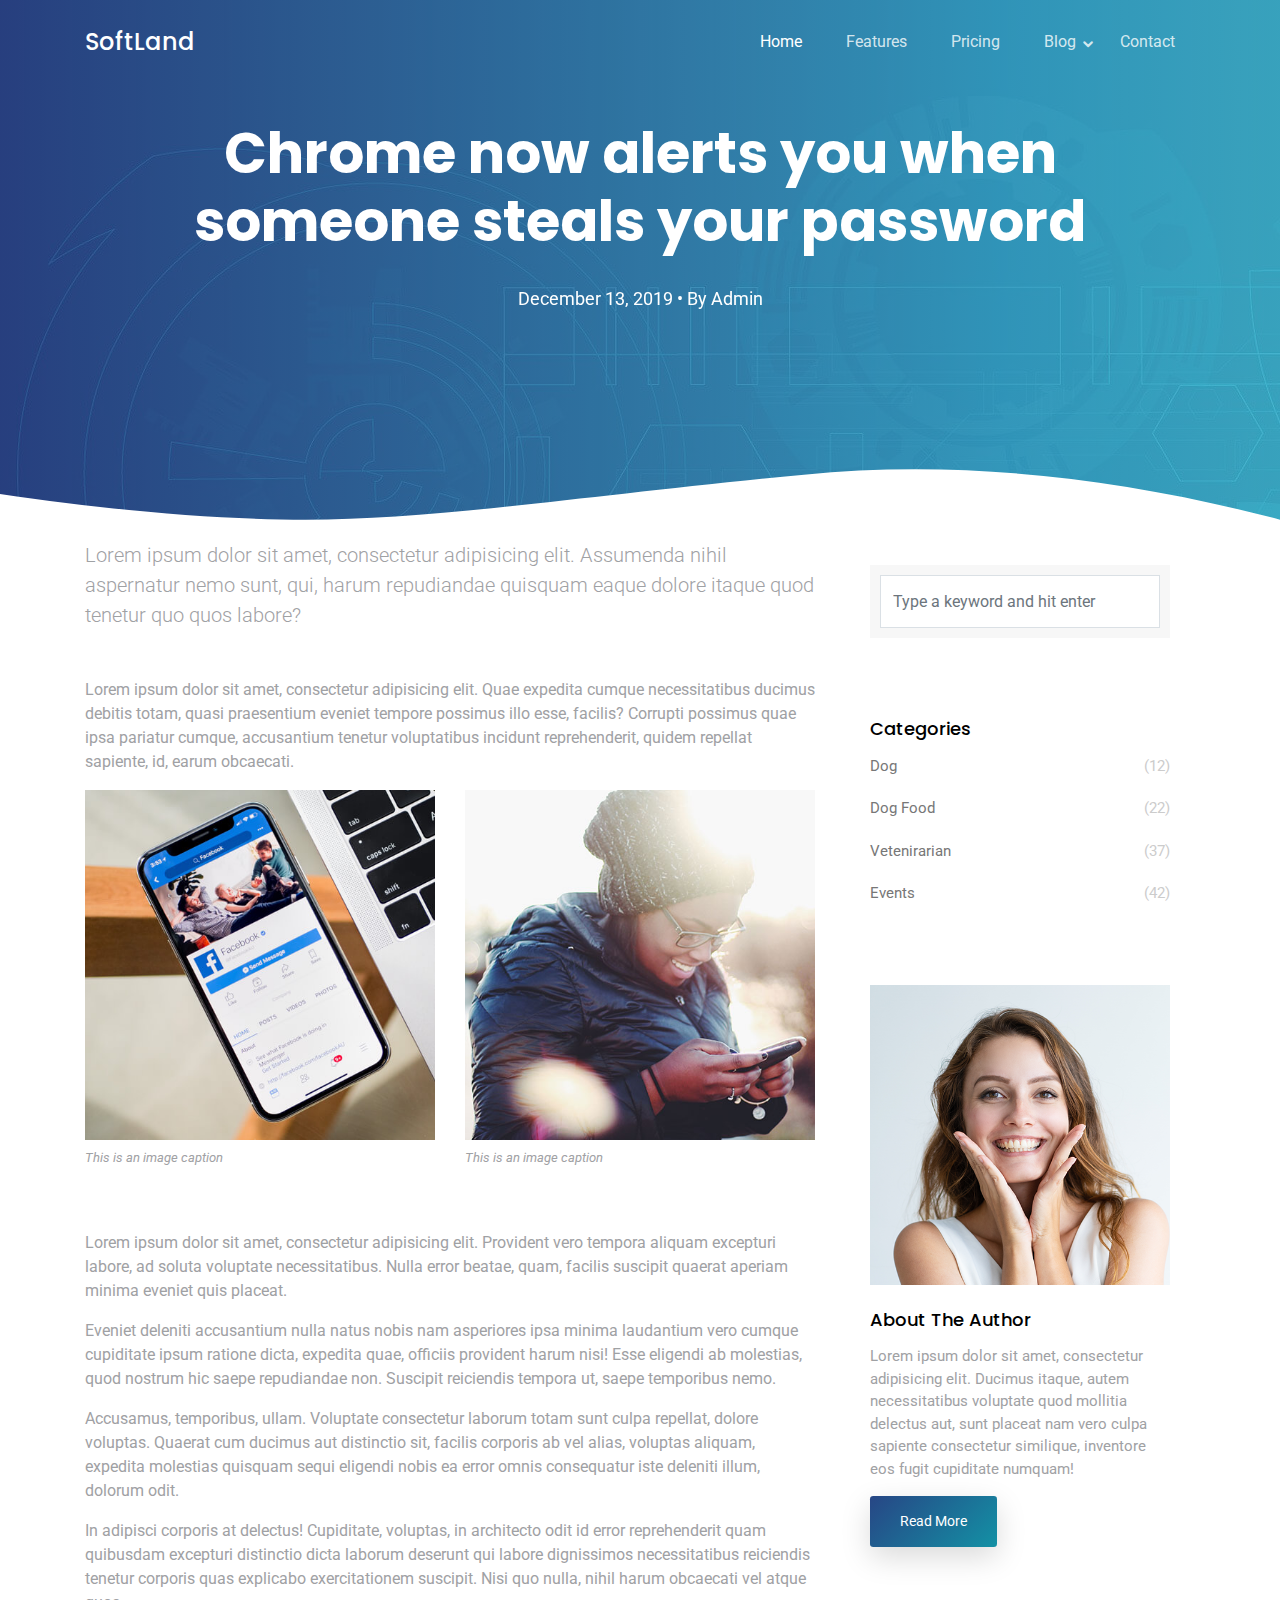
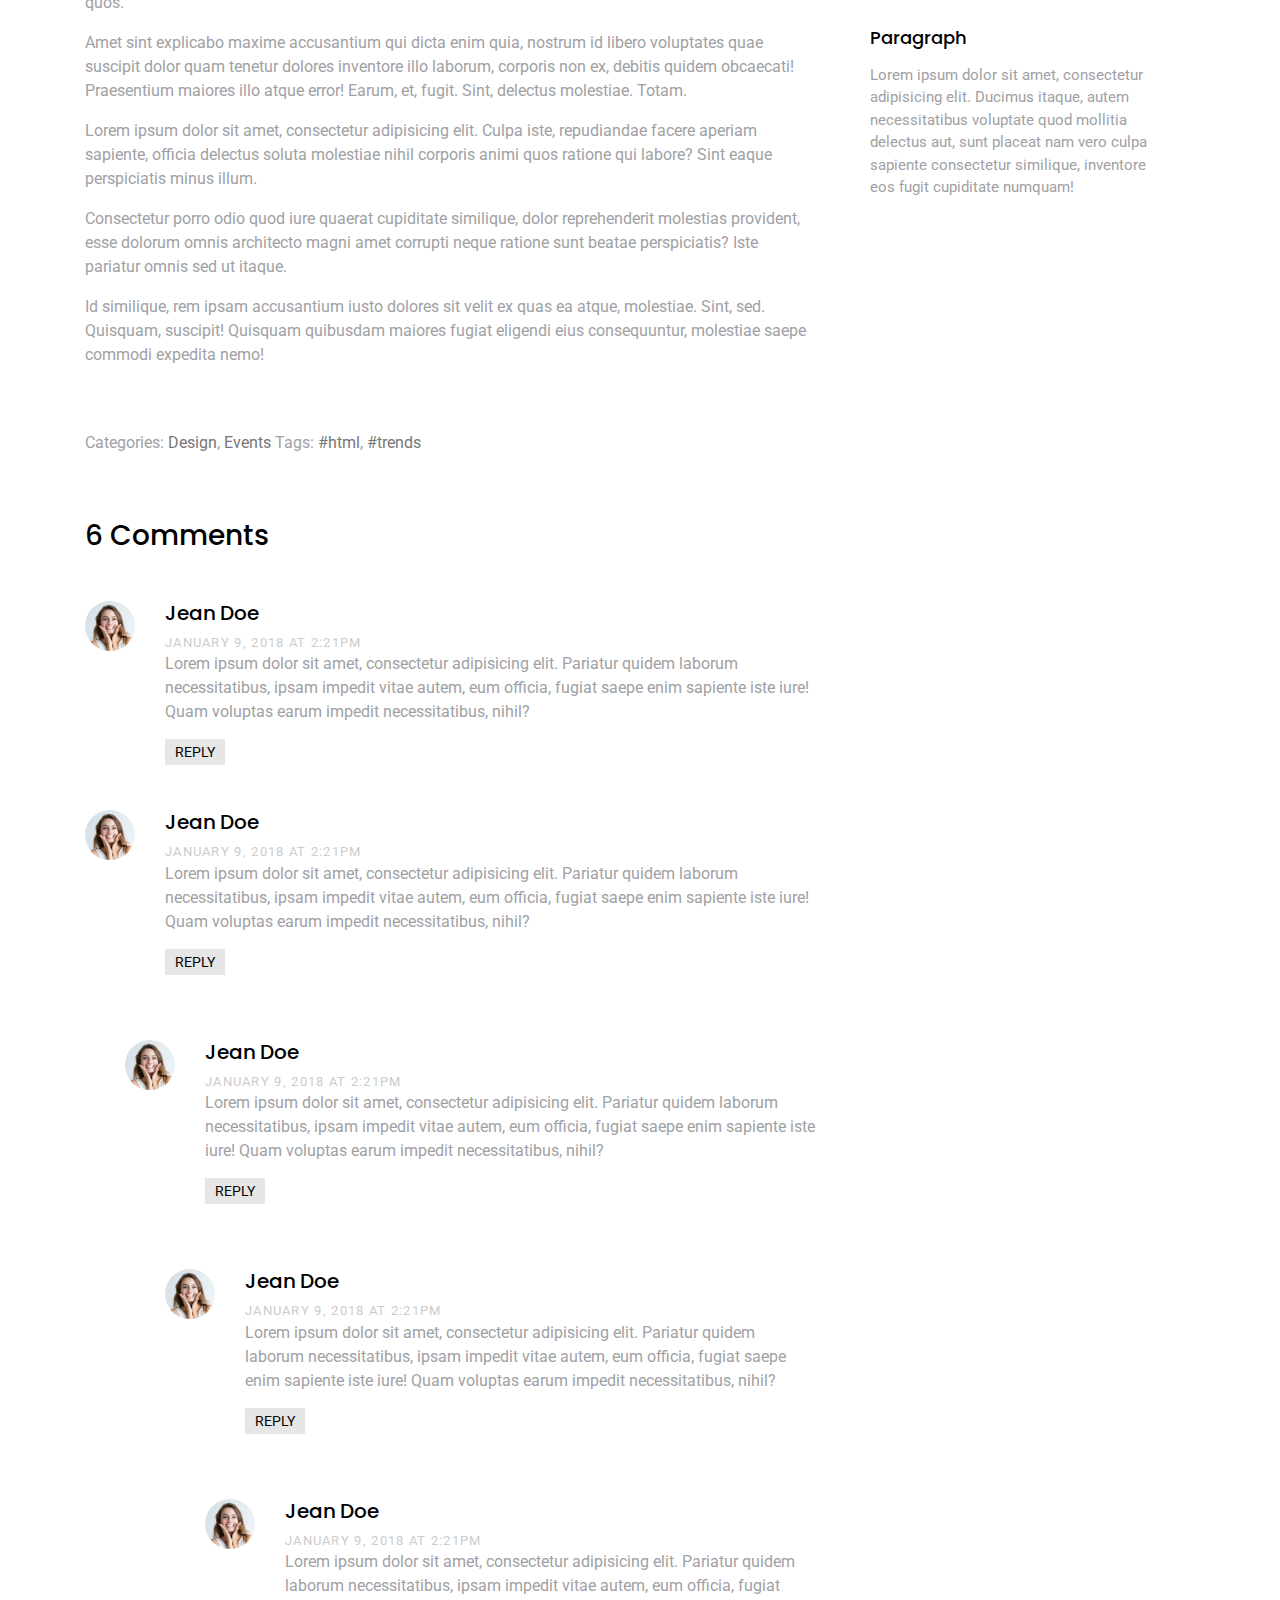
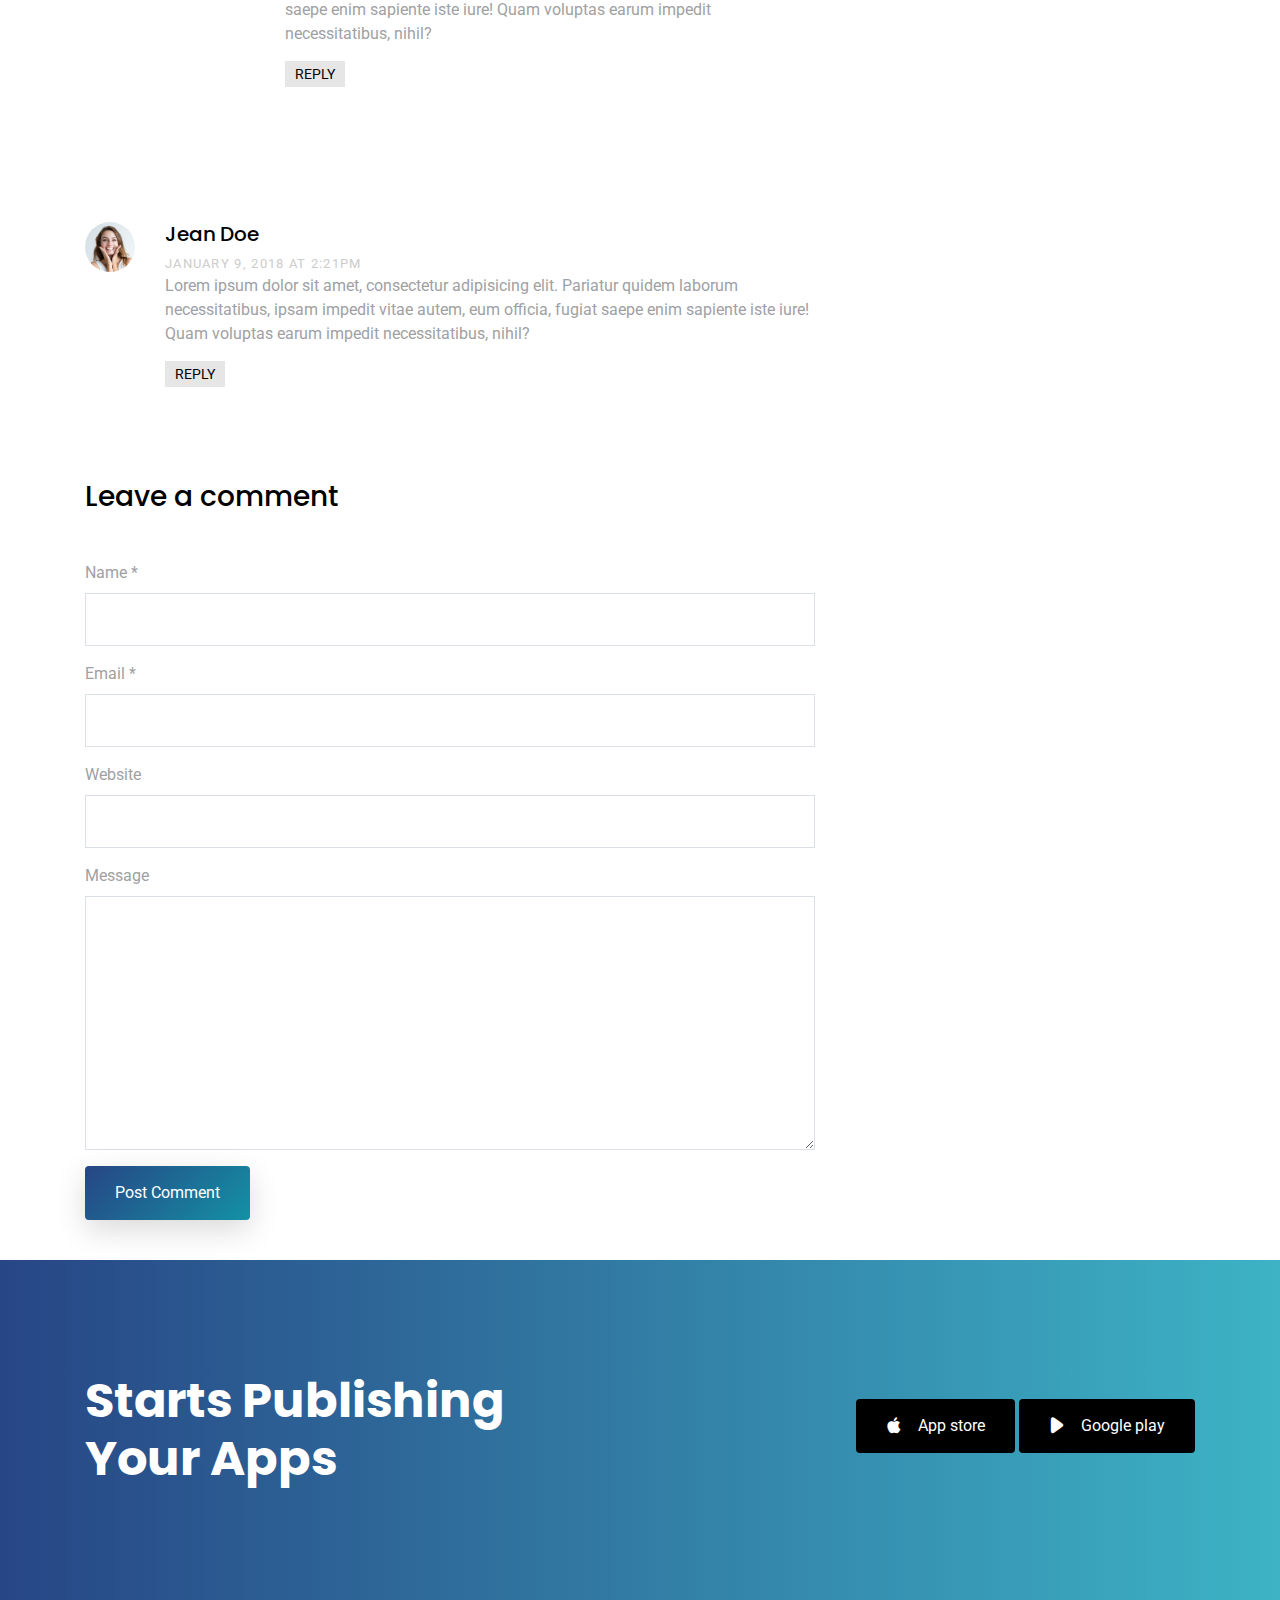
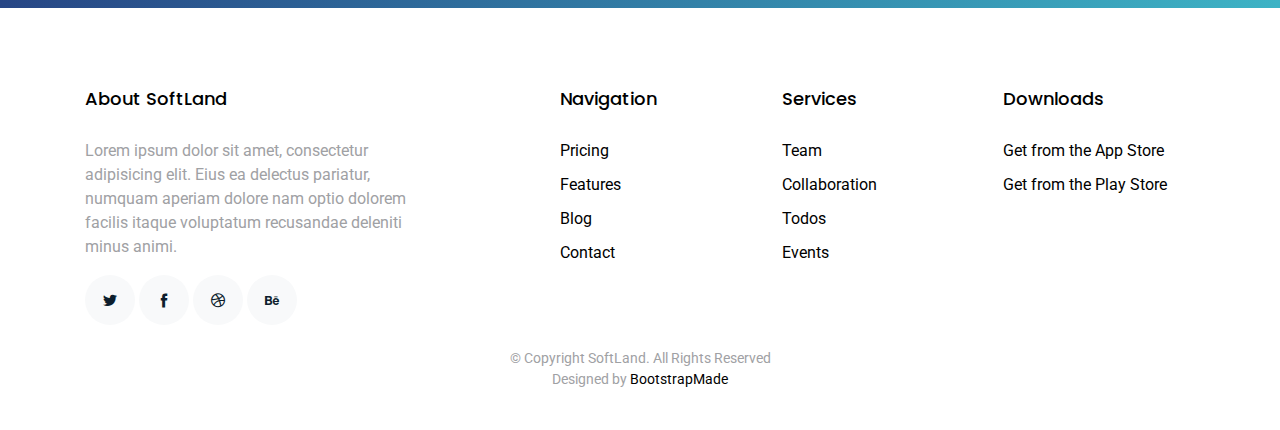
==== blog-single.html @ 573938b3 "Commit" ====
<!DOCTYPE html>
<html lang="en">

<head>
  <meta charset="utf-8">
  <meta content="width=device-width, initial-scale=1.0" name="viewport">

  <title>Blog Single - SoftLand Bootstrap Template</title>
  <meta content="" name="descriptison">
  <meta content="" name="keywords">

  <!-- Favicons -->
  <link href="assets/img/favicon.png" rel="icon">
  <link href="assets/img/apple-touch-icon.png" rel="apple-touch-icon">

  <!-- Google Fonts -->
  <link href="https://fonts.googleapis.com/css?family=Roboto:300,300i,400,400i,500,500i,600,600i,700,700i|Poppins:300,300i,400,400i,500,500i,600,600i,700,700i" rel="stylesheet">

  <!-- Vendor CSS Files -->
  <link href="assets/vendor/bootstrap/css/bootstrap.min.css" rel="stylesheet">
  <link href="assets/vendor/icofont/icofont.min.css" rel="stylesheet">
  <link href="assets/vendor/aos/aos.css" rel="stylesheet">
  <link href="assets/vendor/line-awesome/css/line-awesome.min.css" rel="stylesheet">
  <link href="assets/vendor/owl.carousel/assets/owl.carousel.min.css" rel="stylesheet">

  <!-- Template Main CSS File -->
  <link href="assets/css/style.css" rel="stylesheet">

  <!-- =======================================================
  * Template Name: SoftLand - v2.0.0
  * Template URL: https://bootstrapmade.com/softland-bootstrap-app-landing-page-template/
  * Author: BootstrapMade.com
  * License: https://bootstrapmade.com/license/
  ======================================================== -->
</head>

<body>

  <!-- ======= Mobile Menu ======= -->
  <div class="site-mobile-menu site-navbar-target">
    <div class="site-mobile-menu-header">
      <div class="site-mobile-menu-close mt-3">
        <span class="icofont-close js-menu-toggle"></span>
      </div>
    </div>
    <div class="site-mobile-menu-body"></div>
  </div>

  <!-- ======= Header ======= -->
  <header class="site-navbar js-sticky-header site-navbar-target" role="banner">

    <div class="container">
      <div class="row align-items-center">

        <div class="col-6 col-lg-2">
          <h1 class="mb-0 site-logo"><a href="index.html" class="mb-0">SoftLand</a></h1>
        </div>

        <div class="col-12 col-md-10 d-none d-lg-block">
          <nav class="site-navigation position-relative text-right" role="navigation">

            <ul class="site-menu main-menu js-clone-nav mr-auto d-none d-lg-block">
              <li class="active"><a href="index.html" class="nav-link">Home</a></li>
              <li><a href="features.html" class="nav-link">Features</a></li>
              <li><a href="pricing.html" class="nav-link">Pricing</a></li>

              <li class="has-children">
                <a href="blog.html" class="nav-link">Blog</a>
                <ul class="dropdown">
                  <li><a href="blog.html" class="nav-link">Blog</a></li>
                  <li><a href="blog-single.html" class="nav-link">Blog Sigle</a></li>
                </ul>
              </li>
              <li><a href="contact.html" class="nav-link">Contact</a></li>
            </ul>
          </nav>
        </div>

        <div class="col-6 d-inline-block d-lg-none ml-md-0 py-3" style="position: relative; top: 3px;">

          <a href="#" class="burger site-menu-toggle js-menu-toggle" data-toggle="collapse" data-target="#main-navbar">
            <span></span>
          </a>
        </div>

      </div>
    </div>

  </header>

  <main id="main">

    <!-- ======= Single Blog Section ======= -->
    <section class="hero-section inner-page">
      <div class="wave">

        <svg width="1920px" height="265px" viewBox="0 0 1920 265" version="1.1" xmlns="http://www.w3.org/2000/svg" xmlns:xlink="http://www.w3.org/1999/xlink">
          <g id="Page-1" stroke="none" stroke-width="1" fill="none" fill-rule="evenodd">
            <g id="Apple-TV" transform="translate(0.000000, -402.000000)" fill="#FFFFFF">
              <path d="M0,439.134243 C175.04074,464.89273 327.944386,477.771974 458.710937,477.771974 C654.860765,477.771974 870.645295,442.632362 1205.9828,410.192501 C1429.54114,388.565926 1667.54687,411.092417 1920,477.771974 L1920,667 L1017.15166,667 L0,667 L0,439.134243 Z" id="Path"></path>
            </g>
          </g>
        </svg>

      </div>

      <div class="container">
        <div class="row align-items-center">
          <div class="col-12">
            <div class="row justify-content-center">
              <div class="col-md-10 text-center hero-text">
                <h1 data-aos="fade-up" data-aos-delay="">Chrome now alerts you when someone steals your password</h1>
                <p class="mb-5" data-aos="fade-up" data-aos-delay="100">December 13, 2019 &bullet; By <a href="#" class="text-white">Admin</a></p>
              </div>
            </div>
          </div>
        </div>
      </div>

    </section>

    <section class="site-section mb-4">
      <div class="container">
        <div class="row">
          <div class="col-md-8 blog-content">

            <p class="lead mb-5">Lorem ipsum dolor sit amet, consectetur adipisicing elit. Assumenda nihil aspernatur nemo sunt, qui, harum repudiandae quisquam eaque dolore itaque quod tenetur quo quos labore?</p>
            <p>Lorem ipsum dolor sit amet, consectetur adipisicing elit. Quae expedita cumque necessitatibus ducimus debitis totam, quasi praesentium eveniet tempore possimus illo esse, facilis? Corrupti possimus quae ipsa pariatur cumque, accusantium tenetur voluptatibus incidunt reprehenderit, quidem repellat sapiente, id, earum obcaecati.</p>

            <div class="row mb-5">
              <div class="col-md-6">
                <figure><img src="assets/img/img_1.jpg" alt="Free Website Template by Free-Template.co" class="img-fluid">
                  <figcaption>This is an image caption</figcaption>
                </figure>
              </div>
              <div class="col-md-6">
                <figure><img src="assets/img/img_2.jpg" alt="Free Website Template by Free-Template.co" class="img-fluid">
                  <figcaption>This is an image caption</figcaption>
                </figure>
              </div>
            </div>

            <blockquote>
              <p>Lorem ipsum dolor sit amet, consectetur adipisicing elit. Provident vero tempora aliquam excepturi labore, ad soluta voluptate necessitatibus. Nulla error beatae, quam, facilis suscipit quaerat aperiam minima eveniet quis placeat.</p>
            </blockquote>

            <p>Eveniet deleniti accusantium nulla natus nobis nam asperiores ipsa minima laudantium vero cumque cupiditate ipsum ratione dicta, expedita quae, officiis provident harum nisi! Esse eligendi ab molestias, quod nostrum hic saepe repudiandae non. Suscipit reiciendis tempora ut, saepe temporibus nemo.</p>
            <p>Accusamus, temporibus, ullam. Voluptate consectetur laborum totam sunt culpa repellat, dolore voluptas. Quaerat cum ducimus aut distinctio sit, facilis corporis ab vel alias, voluptas aliquam, expedita molestias quisquam sequi eligendi nobis ea error omnis consequatur iste deleniti illum, dolorum odit.</p>
            <p>In adipisci corporis at delectus! Cupiditate, voluptas, in architecto odit id error reprehenderit quam quibusdam excepturi distinctio dicta laborum deserunt qui labore dignissimos necessitatibus reiciendis tenetur corporis quas explicabo exercitationem suscipit. Nisi quo nulla, nihil harum obcaecati vel atque quos.</p>
            <p>Amet sint explicabo maxime accusantium qui dicta enim quia, nostrum id libero voluptates quae suscipit dolor quam tenetur dolores inventore illo laborum, corporis non ex, debitis quidem obcaecati! Praesentium maiores illo atque error! Earum, et, fugit. Sint, delectus molestiae. Totam.</p>

            <p>Lorem ipsum dolor sit amet, consectetur adipisicing elit. Culpa iste, repudiandae facere aperiam sapiente, officia delectus soluta molestiae nihil corporis animi quos ratione qui labore? Sint eaque perspiciatis minus illum.</p>
            <p>Consectetur porro odio quod iure quaerat cupiditate similique, dolor reprehenderit molestias provident, esse dolorum omnis architecto magni amet corrupti neque ratione sunt beatae perspiciatis? Iste pariatur omnis sed ut itaque.</p>
            <p>Id similique, rem ipsam accusantium iusto dolores sit velit ex quas ea atque, molestiae. Sint, sed. Quisquam, suscipit! Quisquam quibusdam maiores fugiat eligendi eius consequuntur, molestiae saepe commodi expedita nemo!</p>
            <div class="pt-5">
              <p>Categories: <a href="#">Design</a>, <a href="#">Events</a> Tags: <a href="#">#html</a>, <a href="#">#trends</a></p>
            </div>

            <div class="pt-5">
              <h3 class="mb-5">6 Comments</h3>
              <ul class="comment-list">
                <li class="comment">
                  <div class="vcard bio">
                    <img src="assets/img/person_1.jpg" alt="Free Website Template by Free-Template.co">
                  </div>
                  <div class="comment-body">
                    <h3>Jean Doe</h3>
                    <div class="meta">January 9, 2018 at 2:21pm</div>
                    <p>Lorem ipsum dolor sit amet, consectetur adipisicing elit. Pariatur quidem laborum necessitatibus, ipsam impedit vitae autem, eum officia, fugiat saepe enim sapiente iste iure! Quam voluptas earum impedit necessitatibus, nihil?</p>
                    <p><a href="#" class="reply">Reply</a></p>
                  </div>
                </li>

                <li class="comment">
                  <div class="vcard bio">
                    <img src="assets/img/person_1.jpg" alt="Image placeholder">
                  </div>
                  <div class="comment-body">
                    <h3>Jean Doe</h3>
                    <div class="meta">January 9, 2018 at 2:21pm</div>
                    <p>Lorem ipsum dolor sit amet, consectetur adipisicing elit. Pariatur quidem laborum necessitatibus, ipsam impedit vitae autem, eum officia, fugiat saepe enim sapiente iste iure! Quam voluptas earum impedit necessitatibus, nihil?</p>
                    <p><a href="#" class="reply">Reply</a></p>
                  </div>

                  <ul class="children">
                    <li class="comment">
                      <div class="vcard bio">
                        <img src="assets/img/person_1.jpg" alt="Image placeholder">
                      </div>
                      <div class="comment-body">
                        <h3>Jean Doe</h3>
                        <div class="meta">January 9, 2018 at 2:21pm</div>
                        <p>Lorem ipsum dolor sit amet, consectetur adipisicing elit. Pariatur quidem laborum necessitatibus, ipsam impedit vitae autem, eum officia, fugiat saepe enim sapiente iste iure! Quam voluptas earum impedit necessitatibus, nihil?</p>
                        <p><a href="#" class="reply">Reply</a></p>
                      </div>

                      <ul class="children">
                        <li class="comment">
                          <div class="vcard bio">
                            <img src="assets/img/person_1.jpg" alt="Image placeholder">
                          </div>
                          <div class="comment-body">
                            <h3>Jean Doe</h3>
                            <div class="meta">January 9, 2018 at 2:21pm</div>
                            <p>Lorem ipsum dolor sit amet, consectetur adipisicing elit. Pariatur quidem laborum necessitatibus, ipsam impedit vitae autem, eum officia, fugiat saepe enim sapiente iste iure! Quam voluptas earum impedit necessitatibus, nihil?</p>
                            <p><a href="#" class="reply">Reply</a></p>
                          </div>

                          <ul class="children">
                            <li class="comment">
                              <div class="vcard bio">
                                <img src="assets/img/person_1.jpg" alt="Image placeholder">
                              </div>
                              <div class="comment-body">
                                <h3>Jean Doe</h3>
                                <div class="meta">January 9, 2018 at 2:21pm</div>
                                <p>Lorem ipsum dolor sit amet, consectetur adipisicing elit. Pariatur quidem laborum necessitatibus, ipsam impedit vitae autem, eum officia, fugiat saepe enim sapiente iste iure! Quam voluptas earum impedit necessitatibus, nihil?</p>
                                <p><a href="#" class="reply">Reply</a></p>
                              </div>
                            </li>
                          </ul>
                        </li>
                      </ul>
                    </li>
                  </ul>
                </li>

                <li class="comment">
                  <div class="vcard bio">
                    <img src="assets/img/person_1.jpg" alt="Image placeholder">
                  </div>
                  <div class="comment-body">
                    <h3>Jean Doe</h3>
                    <div class="meta">January 9, 2018 at 2:21pm</div>
                    <p>Lorem ipsum dolor sit amet, consectetur adipisicing elit. Pariatur quidem laborum necessitatibus, ipsam impedit vitae autem, eum officia, fugiat saepe enim sapiente iste iure! Quam voluptas earum impedit necessitatibus, nihil?</p>
                    <p><a href="#" class="reply">Reply</a></p>
                  </div>
                </li>
              </ul>
              <!-- END comment-list -->

              <div class="comment-form-wrap pt-5">
                <h3 class="mb-5">Leave a comment</h3>
                <form action="#" class="">
                  <div class="form-group">
                    <label for="name">Name *</label>
                    <input type="text" class="form-control" id="name">
                  </div>
                  <div class="form-group">
                    <label for="email">Email *</label>
                    <input type="email" class="form-control" id="email">
                  </div>
                  <div class="form-group">
                    <label for="website">Website</label>
                    <input type="url" class="form-control" id="website">
                  </div>

                  <div class="form-group">
                    <label for="message">Message</label>
                    <textarea name="" id="message" cols="30" rows="10" class="form-control"></textarea>
                  </div>
                  <div class="form-group">
                    <input type="submit" value="Post Comment" class="btn btn-primary">
                  </div>

                </form>
              </div>
            </div>

          </div>
          <div class="col-md-4 sidebar">
            <div class="sidebar-box">
              <form action="#" class="search-form">
                <div class="form-group">
                  <span class="icon fa fa-search"></span>
                  <input type="text" class="form-control" placeholder="Type a keyword and hit enter">
                </div>
              </form>
            </div>
            <div class="sidebar-box">
              <div class="categories">
                <h3>Categories</h3>
                <li><a href="#">Dog <span>(12)</span></a></li>
                <li><a href="#">Dog Food <span>(22)</span></a></li>
                <li><a href="#">Vetenirarian <span>(37)</span></a></li>
                <li><a href="#">Events<span>(42)</span></a></li>
              </div>
            </div>
            <div class="sidebar-box">
              <img src="assets/img/person_1.jpg" alt="Image placeholder" class="img-fluid mb-4">
              <h3>About The Author</h3>
              <p>Lorem ipsum dolor sit amet, consectetur adipisicing elit. Ducimus itaque, autem necessitatibus voluptate quod mollitia delectus aut, sunt placeat nam vero culpa sapiente consectetur similique, inventore eos fugit cupiditate numquam!</p>
              <p><a href="#" class="btn btn-primary btn-sm">Read More</a></p>
            </div>

            <div class="sidebar-box">
              <h3>Paragraph</h3>
              <p>Lorem ipsum dolor sit amet, consectetur adipisicing elit. Ducimus itaque, autem necessitatibus voluptate quod mollitia delectus aut, sunt placeat nam vero culpa sapiente consectetur similique, inventore eos fugit cupiditate numquam!</p>
            </div>
          </div>
        </div>
      </div>
    </section>

    <!-- ======= CTA Section ======= -->
    <section class="section cta-section">
      <div class="container">
        <div class="row align-items-center">
          <div class="col-md-6 mr-auto text-center text-md-left mb-5 mb-md-0">
            <h2>Starts Publishing Your Apps</h2>
          </div>
          <div class="col-md-5 text-center text-md-right">
            <p><a href="#" class="btn"><span class="icofont-brand-apple mr-3"></span>App store</a> <a href="#" class="btn"><span class="icofont-ui-play mr-3"></span>Google play</a></p>
          </div>
        </div>
      </div>
      </div>
    </section><!-- End CTA Section -->

  </main><!-- End #main -->

  <!-- ======= Footer ======= -->
  <footer class="footer" role="contentinfo">
    <div class="container">
      <div class="row">
        <div class="col-md-4 mb-4 mb-md-0">
          <h3>About SoftLand</h3>
          <p>Lorem ipsum dolor sit amet, consectetur adipisicing elit. Eius ea delectus pariatur, numquam aperiam
            dolore nam optio dolorem facilis itaque voluptatum recusandae deleniti minus animi.</p>
          <p class="social">
            <a href="#"><span class="icofont-twitter"></span></a>
            <a href="#"><span class="icofont-facebook"></span></a>
            <a href="#"><span class="icofont-dribbble"></span></a>
            <a href="#"><span class="icofont-behance"></span></a>
          </p>
        </div>
        <div class="col-md-7 ml-auto">
          <div class="row site-section pt-0">
            <div class="col-md-4 mb-4 mb-md-0">
              <h3>Navigation</h3>
              <ul class="list-unstyled">
                <li><a href="#">Pricing</a></li>
                <li><a href="#">Features</a></li>
                <li><a href="#">Blog</a></li>
                <li><a href="#">Contact</a></li>
              </ul>
            </div>
            <div class="col-md-4 mb-4 mb-md-0">
              <h3>Services</h3>
              <ul class="list-unstyled">
                <li><a href="#">Team</a></li>
                <li><a href="#">Collaboration</a></li>
                <li><a href="#">Todos</a></li>
                <li><a href="#">Events</a></li>
              </ul>
            </div>
            <div class="col-md-4 mb-4 mb-md-0">
              <h3>Downloads</h3>
              <ul class="list-unstyled">
                <li><a href="#">Get from the App Store</a></li>
                <li><a href="#">Get from the Play Store</a></li>
              </ul>
            </div>
          </div>
        </div>
      </div>

      <div class="row justify-content-center text-center">
        <div class="col-md-7">
          <p class="copyright">&copy; Copyright SoftLand. All Rights Reserved</p>
          <div class="credits">
            <!--
            All the links in the footer should remain intact.
            You can delete the links only if you purchased the pro version.
            Licensing information: https://bootstrapmade.com/license/
            Purchase the pro version with working PHP/AJAX contact form: https://bootstrapmade.com/buy/?theme=SoftLand
          -->
            Designed by <a href="https://bootstrapmade.com/">BootstrapMade</a>
          </div>
        </div>
      </div>

    </div>
  </footer>

  <a href="#" class="back-to-top"><i class="icofont-simple-up"></i></a>

  <!-- Vendor JS Files -->
  <script src="assets/vendor/jquery/jquery.min.js"></script>
  <script src="assets/vendor/bootstrap/js/bootstrap.bundle.min.js"></script>
  <script src="assets/vendor/jquery.easing/jquery.easing.min.js"></script>
  <script src="assets/vendor/php-email-form/validate.js"></script>
  <script src="assets/vendor/aos/aos.js"></script>
  <script src="assets/vendor/owl.carousel/owl.carousel.min.js"></script>
  <script src="assets/vendor/jquery-sticky/jquery.sticky.js"></script>

  <!-- Template Main JS File -->
  <script src="assets/js/main.js"></script>

</body>

</html>
---- assets/vendor/line-awesome/css/line-awesome.min.css ----
.la,.lab,.lad,.lal,.lar,.las{-moz-osx-font-smoothing:grayscale;-webkit-font-smoothing:antialiased;display:inline-block;font-style:normal;font-variant:normal;text-rendering:auto;line-height:1}.la-lg{font-size:1.33333em;line-height:.75em;vertical-align:-.0667em}.la-xs{font-size:.75em}.la-sm{font-size:.875em}.la-1x{font-size:1em}.la-2x{font-size:2em}.la-3x{font-size:3em}.la-4x{font-size:4em}.la-5x{font-size:5em}.la-6x{font-size:6em}.la-7x{font-size:7em}.la-8x{font-size:8em}.la-9x{font-size:9em}.la-10x{font-size:10em}.la-fw{text-align:center;width:1.25em}.la-ul{list-style-type:none;margin-left:2.5em;padding-left:0}.la-ul>li{position:relative}.la-li{left:-2em;position:absolute;text-align:center;width:2em;line-height:inherit}.la-border{border:solid .08em #eee;border-radius:.1em;padding:.2em .25em .15em}.la-pull-left{float:left}.la-pull-right{float:right}.la.la-pull-left,.lab.la-pull-left,.lal.la-pull-left,.lar.la-pull-left,.las.la-pull-left{margin-right:.3em}.la.la-pull-right,.lab.la-pull-right,.lal.la-pull-right,.lar.la-pull-right,.las.la-pull-right{margin-left:.3em}.la-spin{-webkit-animation:la-spin 2s infinite linear;animation:la-spin 2s infinite linear}.la-pulse{-webkit-animation:la-spin 1s infinite steps(8);animation:la-spin 1s infinite steps(8)}@-webkit-keyframes la-spin{0%{-webkit-transform:rotate(0);transform:rotate(0)}100%{-webkit-transform:rotate(360deg);transform:rotate(360deg)}}@keyframes la-spin{0%{-webkit-transform:rotate(0);transform:rotate(0)}100%{-webkit-transform:rotate(360deg);transform:rotate(360deg)}}.la-rotate-90{-webkit-transform:rotate(90deg);transform:rotate(90deg)}.la-rotate-180{-webkit-transform:rotate(180deg);transform:rotate(180deg)}.la-rotate-270{-webkit-transform:rotate(270deg);transform:rotate(270deg)}.la-flip-horizontal{-webkit-transform:scale(-1,1);transform:scale(-1,1)}.la-flip-vertical{-webkit-transform:scale(1,-1);transform:scale(1,-1)}.la-flip-both,.la-flip-horizontal.la-flip-vertical{-webkit-transform:scale(-1,-1);transform:scale(-1,-1)}:root .la-flip-both,:root .la-flip-horizontal,:root .la-flip-vertical,:root .la-rotate-180,:root .la-rotate-270,:root .la-rotate-90{-webkit-filter:none;filter:none}.la-stack{display:inline-block;height:2em;line-height:2em;position:relative;vertical-align:middle;width:2.5em}.la-stack-1x,.la-stack-2x{left:0;position:absolute;text-align:center;width:100%}.la-stack-1x{line-height:inherit}.la-stack-2x{font-size:2em}.la-inverse{color:#fff}.la-500px:before{content:"\f26e"}.la-accessible-icon:before{content:"\f368"}.la-accusoft:before{content:"\f369"}.la-acquisitions-incorporated:before{content:"\f6af"}.la-ad:before{content:"\f641"}.la-address-book:before{content:"\f2b9"}.la-address-card:before{content:"\f2bb"}.la-adjust:before{content:"\f042"}.la-adn:before{content:"\f170"}.la-adobe:before{content:"\f778"}.la-adversal:before{content:"\f36a"}.la-affiliatetheme:before{content:"\f36b"}.la-air-freshener:before{content:"\f5d0"}.la-airbnb:before{content:"\f834"}.la-algolia:before{content:"\f36c"}.la-align-center:before{content:"\f037"}.la-align-justify:before{content:"\f039"}.la-align-left:before{content:"\f036"}.la-align-right:before{content:"\f038"}.la-alipay:before{content:"\f642"}.la-allergies:before{content:"\f461"}.la-amazon:before{content:"\f270"}.la-amazon-pay:before{content:"\f42c"}.la-ambulance:before{content:"\f0f9"}.la-american-sign-language-interpreting:before{content:"\f2a3"}.la-amilia:before{content:"\f36d"}.la-anchor:before{content:"\f13d"}.la-android:before{content:"\f17b"}.la-angellist:before{content:"\f209"}.la-angle-double-down:before{content:"\f103"}.la-angle-double-left:before{content:"\f100"}.la-angle-double-right:before{content:"\f101"}.la-angle-double-up:before{content:"\f102"}.la-angle-down:before{content:"\f107"}.la-angle-left:before{content:"\f104"}.la-angle-right:before{content:"\f105"}.la-angle-up:before{content:"\f106"}.la-angry:before{content:"\f556"}.la-angrycreative:before{content:"\f36e"}.la-angular:before{content:"\f420"}.la-ankh:before{content:"\f644"}.la-app-store:before{content:"\f36f"}.la-app-store-ios:before{content:"\f370"}.la-apper:before{content:"\f371"}.la-apple:before{content:"\f179"}.la-apple-alt:before{content:"\f5d1"}.la-apple-pay:before{content:"\f415"}.la-archive:before{content:"\f187"}.la-archway:before{content:"\f557"}.la-arrow-alt-circle-down:before{content:"\f358"}.la-arrow-alt-circle-left:before{content:"\f359"}.la-arrow-alt-circle-right:before{content:"\f35a"}.la-arrow-alt-circle-up:before{content:"\f35b"}.la-arrow-circle-down:before{content:"\f0ab"}.la-arrow-circle-left:before{content:"\f0a8"}.la-arrow-circle-right:before{content:"\f0a9"}.la-arrow-circle-up:before{content:"\f0aa"}.la-arrow-down:before{content:"\f063"}.la-arrow-left:before{content:"\f060"}.la-arrow-right:before{content:"\f061"}.la-arrow-up:before{content:"\f062"}.la-arrows-alt:before{content:"\f0b2"}.la-arrows-alt-h:before{content:"\f337"}.la-arrows-alt-v:before{content:"\f338"}.la-artstation:before{content:"\f77a"}.la-assistive-listening-systems:before{content:"\f2a2"}.la-asterisk:before{content:"\f069"}.la-asymmetrik:before{content:"\f372"}.la-at:before{content:"\f1fa"}.la-atlas:before{content:"\f558"}.la-atlassian:before{content:"\f77b"}.la-atom:before{content:"\f5d2"}.la-audible:before{content:"\f373"}.la-audio-description:before{content:"\f29e"}.la-autoprefixer:before{content:"\f41c"}.la-avianex:before{content:"\f374"}.la-aviato:before{content:"\f421"}.la-award:before{content:"\f559"}.la-aws:before{content:"\f375"}.la-baby:before{content:"\f77c"}.la-baby-carriage:before{content:"\f77d"}.la-backspace:before{content:"\f55a"}.la-backward:before{content:"\f04a"}.la-bacon:before{content:"\f7e5"}.la-balance-scale:before{content:"\f24e"}.la-balance-scale-left:before{content:"\f515"}.la-balance-scale-right:before{content:"\f516"}.la-ban:before{content:"\f05e"}.la-band-aid:before{content:"\f462"}.la-bandcamp:before{content:"\f2d5"}.la-barcode:before{content:"\f02a"}.la-bars:before{content:"\f0c9"}.la-baseball-ball:before{content:"\f433"}.la-basketball-ball:before{content:"\f434"}.la-bath:before{content:"\f2cd"}.la-battery-empty:before{content:"\f244"}.la-battery-full:before{content:"\f240"}.la-battery-half:before{content:"\f242"}.la-battery-quarter:before{content:"\f243"}.la-battery-three-quarters:before{content:"\f241"}.la-battle-net:before{content:"\f835"}.la-bed:before{content:"\f236"}.la-beer:before{content:"\f0fc"}.la-behance:before{content:"\f1b4"}.la-behance-square:before{content:"\f1b5"}.la-bell:before{content:"\f0f3"}.la-bell-slash:before{content:"\f1f6"}.la-bezier-curve:before{content:"\f55b"}.la-bible:before{content:"\f647"}.la-bicycle:before{content:"\f206"}.la-biking:before{content:"\f84a"}.la-bimobject:before{content:"\f378"}.la-binoculars:before{content:"\f1e5"}.la-biohazard:before{content:"\f780"}.la-birthday-cake:before{content:"\f1fd"}.la-bitbucket:before{content:"\f171"}.la-bitcoin:before{content:"\f379"}.la-bity:before{content:"\f37a"}.la-black-tie:before{content:"\f27e"}.la-blackberry:before{content:"\f37b"}.la-blender:before{content:"\f517"}.la-blender-phone:before{content:"\f6b6"}.la-blind:before{content:"\f29d"}.la-blog:before{content:"\f781"}.la-blogger:before{content:"\f37c"}.la-blogger-b:before{content:"\f37d"}.la-bluetooth:before{content:"\f293"}.la-bluetooth-b:before{content:"\f294"}.la-bold:before{content:"\f032"}.la-bolt:before{content:"\f0e7"}.la-bomb:before{content:"\f1e2"}.la-bone:before{content:"\f5d7"}.la-bong:before{content:"\f55c"}.la-book:before{content:"\f02d"}.la-book-dead:before{content:"\f6b7"}.la-book-medical:before{content:"\f7e6"}.la-book-open:before{content:"\f518"}.la-book-reader:before{content:"\f5da"}.la-bookmark:before{content:"\f02e"}.la-bootstrap:before{content:"\f836"}.la-border-all:before{content:"\f84c"}.la-border-none:before{content:"\f850"}.la-border-style:before{content:"\f853"}.la-bowling-ball:before{content:"\f436"}.la-box:before{content:"\f466"}.la-box-open:before{content:"\f49e"}.la-boxes:before{content:"\f468"}.la-braille:before{content:"\f2a1"}.la-brain:before{content:"\f5dc"}.la-bread-slice:before{content:"\f7ec"}.la-briefcase:before{content:"\f0b1"}.la-briefcase-medical:before{content:"\f469"}.la-broadcast-tower:before{content:"\f519"}.la-broom:before{content:"\f51a"}.la-brush:before{content:"\f55d"}.la-btc:before{content:"\f15a"}.la-buffer:before{content:"\f837"}.la-bug:before{content:"\f188"}.la-building:before{content:"\f1ad"}.la-bullhorn:before{content:"\f0a1"}.la-bullseye:before{content:"\f140"}.la-burn:before{content:"\f46a"}.la-buromobelexperte:before{content:"\f37f"}.la-bus:before{content:"\f207"}.la-bus-alt:before{content:"\f55e"}.la-business-time:before{content:"\f64a"}.la-buy-n-large:before{content:"\f8a6"}.la-buysellads:before{content:"\f20d"}.la-calculator:before{content:"\f1ec"}.la-calendar:before{content:"\f133"}.la-calendar-alt:before{content:"\f073"}.la-calendar-check:before{content:"\f274"}.la-calendar-day:before{content:"\f783"}.la-calendar-minus:before{content:"\f272"}.la-calendar-plus:before{content:"\f271"}.la-calendar-times:before{content:"\f273"}.la-calendar-week:before{content:"\f784"}.la-camera:before{content:"\f030"}.la-camera-retro:before{content:"\f083"}.la-campground:before{content:"\f6bb"}.la-canadian-maple-leaf:before{content:"\f785"}.la-candy-cane:before{content:"\f786"}.la-cannabis:before{content:"\f55f"}.la-capsules:before{content:"\f46b"}.la-car:before{content:"\f1b9"}.la-car-alt:before{content:"\f5de"}.la-car-battery:before{content:"\f5df"}.la-car-crash:before{content:"\f5e1"}.la-car-side:before{content:"\f5e4"}.la-caret-down:before{content:"\f0d7"}.la-caret-left:before{content:"\f0d9"}.la-caret-right:before{content:"\f0da"}.la-caret-square-down:before{content:"\f150"}.la-caret-square-left:before{content:"\f191"}.la-caret-square-right:before{content:"\f152"}.la-caret-square-up:before{content:"\f151"}.la-caret-up:before{content:"\f0d8"}.la-carrot:before{content:"\f787"}.la-cart-arrow-down:before{content:"\f218"}.la-cart-plus:before{content:"\f217"}.la-cash-register:before{content:"\f788"}.la-cat:before{content:"\f6be"}.la-cc-amazon-pay:before{content:"\f42d"}.la-cc-amex:before{content:"\f1f3"}.la-cc-apple-pay:before{content:"\f416"}.la-cc-diners-club:before{content:"\f24c"}.la-cc-discover:before{content:"\f1f2"}.la-cc-jcb:before{content:"\f24b"}.la-cc-mastercard:before{content:"\f1f1"}.la-cc-paypal:before{content:"\f1f4"}.la-cc-stripe:before{content:"\f1f5"}.la-cc-visa:before{content:"\f1f0"}.la-centercode:before{content:"\f380"}.la-centos:before{content:"\f789"}.la-certificate:before{content:"\f0a3"}.la-chair:before{content:"\f6c0"}.la-chalkboard:before{content:"\f51b"}.la-chalkboard-teacher:before{content:"\f51c"}.la-charging-station:before{content:"\f5e7"}.la-chart-area:before{content:"\f1fe"}.la-chart-bar:before{content:"\f080"}.la-chart-line:before{content:"\f201"}.la-chart-pie:before{content:"\f200"}.la-check:before{content:"\f00c"}.la-check-circle:before{content:"\f058"}.la-check-double:before{content:"\f560"}.la-check-square:before{content:"\f14a"}.la-cheese:before{content:"\f7ef"}.la-chess:before{content:"\f439"}.la-chess-bishop:before{content:"\f43a"}.la-chess-board:before{content:"\f43c"}.la-chess-king:before{content:"\f43f"}.la-chess-knight:before{content:"\f441"}.la-chess-pawn:before{content:"\f443"}.la-chess-queen:before{content:"\f445"}.la-chess-rook:before{content:"\f447"}.la-chevron-circle-down:before{content:"\f13a"}.la-chevron-circle-left:before{content:"\f137"}.la-chevron-circle-right:before{content:"\f138"}.la-chevron-circle-up:before{content:"\f139"}.la-chevron-down:before{content:"\f078"}.la-chevron-left:before{content:"\f053"}.la-chevron-right:before{content:"\f054"}.la-chevron-up:before{content:"\f077"}.la-child:before{content:"\f1ae"}.la-chrome:before{content:"\f268"}.la-chromecast:before{content:"\f838"}.la-church:before{content:"\f51d"}.la-circle:before{content:"\f111"}.la-circle-notch:before{content:"\f1ce"}.la-city:before{content:"\f64f"}.la-clinic-medical:before{content:"\f7f2"}.la-clipboard:before{content:"\f328"}.la-clipboard-check:before{content:"\f46c"}.la-clipboard-list:before{content:"\f46d"}.la-clock:before{content:"\f017"}.la-clone:before{content:"\f24d"}.la-closed-captioning:before{content:"\f20a"}.la-cloud:before{content:"\f0c2"}.la-cloud-download-alt:before{content:"\f381"}.la-cloud-meatball:before{content:"\f73b"}.la-cloud-moon:before{content:"\f6c3"}.la-cloud-moon-rain:before{content:"\f73c"}.la-cloud-rain:before{content:"\f73d"}.la-cloud-showers-heavy:before{content:"\f740"}.la-cloud-sun:before{content:"\f6c4"}.la-cloud-sun-rain:before{content:"\f743"}.la-cloud-upload-alt:before{content:"\f382"}.la-cloudscale:before{content:"\f383"}.la-cloudsmith:before{content:"\f384"}.la-cloudversify:before{content:"\f385"}.la-cocktail:before{content:"\f561"}.la-code:before{content:"\f121"}.la-code-branch:before{content:"\f126"}.la-codepen:before{content:"\f1cb"}.la-codiepie:before{content:"\f284"}.la-coffee:before{content:"\f0f4"}.la-cog:before{content:"\f013"}.la-cogs:before{content:"\f085"}.la-coins:before{content:"\f51e"}.la-columns:before{content:"\f0db"}.la-comment:before{content:"\f075"}.la-comment-alt:before{content:"\f27a"}.la-comment-dollar:before{content:"\f651"}.la-comment-dots:before{content:"\f4ad"}.la-comment-medical:before{content:"\f7f5"}.la-comment-slash:before{content:"\f4b3"}.la-comments:before{content:"\f086"}.la-comments-dollar:before{content:"\f653"}.la-compact-disc:before{content:"\f51f"}.la-compass:before{content:"\f14e"}.la-compress:before{content:"\f066"}.la-compress-arrows-alt:before{content:"\f78c"}.la-concierge-bell:before{content:"\f562"}.la-confluence:before{content:"\f78d"}.la-connectdevelop:before{content:"\f20e"}.la-contao:before{content:"\f26d"}.la-cookie:before{content:"\f563"}.la-cookie-bite:before{content:"\f564"}.la-copy:before{content:"\f0c5"}.la-copyright:before{content:"\f1f9"}.la-cotton-bureau:before{content:"\f89e"}.la-couch:before{content:"\f4b8"}.la-cpanel:before{content:"\f388"}.la-creative-commons:before{content:"\f25e"}.la-creative-commons-by:before{content:"\f4e7"}.la-creative-commons-nc:before{content:"\f4e8"}.la-creative-commons-nc-eu:before{content:"\f4e9"}.la-creative-commons-nc-jp:before{content:"\f4ea"}.la-creative-commons-nd:before{content:"\f4eb"}.la-creative-commons-pd:before{content:"\f4ec"}.la-creative-commons-pd-alt:before{content:"\f4ed"}.la-creative-commons-remix:before{content:"\f4ee"}.la-creative-commons-sa:before{content:"\f4ef"}.la-creative-commons-sampling:before{content:"\f4f0"}.la-creative-commons-sampling-plus:before{content:"\f4f1"}.la-creative-commons-share:before{content:"\f4f2"}.la-creative-commons-zero:before{content:"\f4f3"}.la-credit-card:before{content:"\f09d"}.la-critical-role:before{content:"\f6c9"}.la-crop:before{content:"\f125"}.la-crop-alt:before{content:"\f565"}.la-cross:before{content:"\f654"}.la-crosshairs:before{content:"\f05b"}.la-crow:before{content:"\f520"}.la-crown:before{content:"\f521"}.la-crutch:before{content:"\f7f7"}.la-css3:before{content:"\f13c"}.la-css3-alt:before{content:"\f38b"}.la-cube:before{content:"\f1b2"}.la-cubes:before{content:"\f1b3"}.la-cut:before{content:"\f0c4"}.la-cuttlefish:before{content:"\f38c"}.la-d-and-d:before{content:"\f38d"}.la-d-and-d-beyond:before{content:"\f6ca"}.la-dashcube:before{content:"\f210"}.la-database:before{content:"\f1c0"}.la-deaf:before{content:"\f2a4"}.la-delicious:before{content:"\f1a5"}.la-democrat:before{content:"\f747"}.la-deploydog:before{content:"\f38e"}.la-deskpro:before{content:"\f38f"}.la-desktop:before{content:"\f108"}.la-dev:before{content:"\f6cc"}.la-deviantart:before{content:"\f1bd"}.la-dharmachakra:before{content:"\f655"}.la-dhl:before{content:"\f790"}.la-diagnoses:before{content:"\f470"}.la-diaspora:before{content:"\f791"}.la-dice:before{content:"\f522"}.la-dice-d20:before{content:"\f6cf"}.la-dice-d6:before{content:"\f6d1"}.la-dice-five:before{content:"\f523"}.la-dice-four:before{content:"\f524"}.la-dice-one:before{content:"\f525"}.la-dice-six:before{content:"\f526"}.la-dice-three:before{content:"\f527"}.la-dice-two:before{content:"\f528"}.la-digg:before{content:"\f1a6"}.la-digital-ocean:before{content:"\f391"}.la-digital-tachograph:before{content:"\f566"}.la-directions:before{content:"\f5eb"}.la-discord:before{content:"\f392"}.la-discourse:before{content:"\f393"}.la-divide:before{content:"\f529"}.la-dizzy:before{content:"\f567"}.la-dna:before{content:"\f471"}.la-dochub:before{content:"\f394"}.la-docker:before{content:"\f395"}.la-dog:before{content:"\f6d3"}.la-dollar-sign:before{content:"\f155"}.la-dolly:before{content:"\f472"}.la-dolly-flatbed:before{content:"\f474"}.la-donate:before{content:"\f4b9"}.la-door-closed:before{content:"\f52a"}.la-door-open:before{content:"\f52b"}.la-dot-circle:before{content:"\f192"}.la-dove:before{content:"\f4ba"}.la-download:before{content:"\f019"}.la-draft2digital:before{content:"\f396"}.la-drafting-compass:before{content:"\f568"}.la-dragon:before{content:"\f6d5"}.la-draw-polygon:before{content:"\f5ee"}.la-dribbble:before{content:"\f17d"}.la-dribbble-square:before{content:"\f397"}.la-dropbox:before{content:"\f16b"}.la-drum:before{content:"\f569"}.la-drum-steelpan:before{content:"\f56a"}.la-drumstick-bite:before{content:"\f6d7"}.la-drupal:before{content:"\f1a9"}.la-dumbbell:before{content:"\f44b"}.la-dumpster:before{content:"\f793"}.la-dumpster-fire:before{content:"\f794"}.la-dungeon:before{content:"\f6d9"}.la-dyalog:before{content:"\f399"}.la-earlybirds:before{content:"\f39a"}.la-ebay:before{content:"\f4f4"}.la-edge:before{content:"\f282"}.la-edit:before{content:"\f044"}.la-egg:before{content:"\f7fb"}.la-eject:before{content:"\f052"}.la-elementor:before{content:"\f430"}.la-ellipsis-h:before{content:"\f141"}.la-ellipsis-v:before{content:"\f142"}.la-ello:before{content:"\f5f1"}.la-ember:before{content:"\f423"}.la-empire:before{content:"\f1d1"}.la-envelope:before{content:"\f0e0"}.la-envelope-open:before{content:"\f2b6"}.la-envelope-open-text:before{content:"\f658"}.la-envelope-square:before{content:"\f199"}.la-envira:before{content:"\f299"}.la-equals:before{content:"\f52c"}.la-eraser:before{content:"\f12d"}.la-erlang:before{content:"\f39d"}.la-ethereum:before{content:"\f42e"}.la-ethernet:before{content:"\f796"}.la-etsy:before{content:"\f2d7"}.la-euro-sign:before{content:"\f153"}.la-evernote:before{content:"\f839"}.la-exchange-alt:before{content:"\f362"}.la-exclamation:before{content:"\f12a"}.la-exclamation-circle:before{content:"\f06a"}.la-exclamation-triangle:before{content:"\f071"}.la-expand:before{content:"\f065"}.la-expand-arrows-alt:before{content:"\f31e"}.la-expeditedssl:before{content:"\f23e"}.la-external-link-alt:before{content:"\f35d"}.la-external-link-square-alt:before{content:"\f360"}.la-eye:before{content:"\f06e"}.la-eye-dropper:before{content:"\f1fb"}.la-eye-slash:before{content:"\f070"}.la-facebook:before{content:"\f09a"}.la-facebook-f:before{content:"\f39e"}.la-facebook-messenger:before{content:"\f39f"}.la-facebook-square:before{content:"\f082"}.la-fan:before{content:"\f863"}.la-fantasy-flight-games:before{content:"\f6dc"}.la-fast-backward:before{content:"\f049"}.la-fast-forward:before{content:"\f050"}.la-fax:before{content:"\f1ac"}.la-feather:before{content:"\f52d"}.la-feather-alt:before{content:"\f56b"}.la-fedex:before{content:"\f797"}.la-fedora:before{content:"\f798"}.la-female:before{content:"\f182"}.la-fighter-jet:before{content:"\f0fb"}.la-figma:before{content:"\f799"}.la-file:before{content:"\f15b"}.la-file-alt:before{content:"\f15c"}.la-file-archive:before{content:"\f1c6"}.la-file-audio:before{content:"\f1c7"}.la-file-code:before{content:"\f1c9"}.la-file-contract:before{content:"\f56c"}.la-file-csv:before{content:"\f6dd"}.la-file-download:before{content:"\f56d"}.la-file-excel:before{content:"\f1c3"}.la-file-export:before{content:"\f56e"}.la-file-image:before{content:"\f1c5"}.la-file-import:before{content:"\f56f"}.la-file-invoice:before{content:"\f570"}.la-file-invoice-dollar:before{content:"\f571"}.la-file-medical:before{content:"\f477"}.la-file-medical-alt:before{content:"\f478"}.la-file-pdf:before{content:"\f1c1"}.la-file-powerpoint:before{content:"\f1c4"}.la-file-prescription:before{content:"\f572"}.la-file-signature:before{content:"\f573"}.la-file-upload:before{content:"\f574"}.la-file-video:before{content:"\f1c8"}.la-file-word:before{content:"\f1c2"}.la-fill:before{content:"\f575"}.la-fill-drip:before{content:"\f576"}.la-film:before{content:"\f008"}.la-filter:before{content:"\f0b0"}.la-fingerprint:before{content:"\f577"}.la-fire:before{content:"\f06d"}.la-fire-alt:before{content:"\f7e4"}.la-fire-extinguisher:before{content:"\f134"}.la-firefox:before{content:"\f269"}.la-first-aid:before{content:"\f479"}.la-first-order:before{content:"\f2b0"}.la-first-order-alt:before{content:"\f50a"}.la-firstdraft:before{content:"\f3a1"}.la-fish:before{content:"\f578"}.la-fist-raised:before{content:"\f6de"}.la-flag:before{content:"\f024"}.la-flag-checkered:before{content:"\f11e"}.la-flag-usa:before{content:"\f74d"}.la-flask:before{content:"\f0c3"}.la-flickr:before{content:"\f16e"}.la-flipboard:before{content:"\f44d"}.la-flushed:before{content:"\f579"}.la-fly:before{content:"\f417"}.la-folder:before{content:"\f07b"}.la-folder-minus:before{content:"\f65d"}.la-folder-open:before{content:"\f07c"}.la-folder-plus:before{content:"\f65e"}.la-font:before{content:"\f031"}.la-font-awesome:before{content:"\f2b4"}.la-font-awesome-alt:before{content:"\f35c"}.la-font-awesome-flag:before{content:"\f425"}.la-font-awesome-logo-full:before{content:"\f4e6"}.la-fonticons:before{content:"\f280"}.la-fonticons-fi:before{content:"\f3a2"}.la-football-ball:before{content:"\f44e"}.la-fort-awesome:before{content:"\f286"}.la-fort-awesome-alt:before{content:"\f3a3"}.la-forumbee:before{content:"\f211"}.la-forward:before{content:"\f04e"}.la-foursquare:before{content:"\f180"}.la-free-code-camp:before{content:"\f2c5"}.la-freebsd:before{content:"\f3a4"}.la-frog:before{content:"\f52e"}.la-frown:before{content:"\f119"}.la-frown-open:before{content:"\f57a"}.la-fulcrum:before{content:"\f50b"}.la-funnel-dollar:before{content:"\f662"}.la-futbol:before{content:"\f1e3"}.la-galactic-republic:before{content:"\f50c"}.la-galactic-senate:before{content:"\f50d"}.la-gamepad:before{content:"\f11b"}.la-gas-pump:before{content:"\f52f"}.la-gavel:before{content:"\f0e3"}.la-gem:before{content:"\f3a5"}.la-genderless:before{content:"\f22d"}.la-get-pocket:before{content:"\f265"}.la-gg:before{content:"\f260"}.la-gg-circle:before{content:"\f261"}.la-ghost:before{content:"\f6e2"}.la-gift:before{content:"\f06b"}.la-gifts:before{content:"\f79c"}.la-git:before{content:"\f1d3"}.la-git-alt:before{content:"\f841"}.la-git-square:before{content:"\f1d2"}.la-github:before{content:"\f09b"}.la-github-alt:before{content:"\f113"}.la-github-square:before{content:"\f092"}.la-gitkraken:before{content:"\f3a6"}.la-gitlab:before{content:"\f296"}.la-gitter:before{content:"\f426"}.la-glass-cheers:before{content:"\f79f"}.la-glass-martini:before{content:"\f000"}.la-glass-martini-alt:before{content:"\f57b"}.la-glass-whiskey:before{content:"\f7a0"}.la-glasses:before{content:"\f530"}.la-glide:before{content:"\f2a5"}.la-glide-g:before{content:"\f2a6"}.la-globe:before{content:"\f0ac"}.la-globe-africa:before{content:"\f57c"}.la-globe-americas:before{content:"\f57d"}.la-globe-asia:before{content:"\f57e"}.la-globe-europe:before{content:"\f7a2"}.la-gofore:before{content:"\f3a7"}.la-golf-ball:before{content:"\f450"}.la-goodreads:before{content:"\f3a8"}.la-goodreads-g:before{content:"\f3a9"}.la-google:before{content:"\f1a0"}.la-google-drive:before{content:"\f3aa"}.la-google-play:before{content:"\f3ab"}.la-google-plus:before{content:"\f2b3"}.la-google-plus-g:before{content:"\f0d5"}.la-google-plus-square:before{content:"\f0d4"}.la-google-wallet:before{content:"\f1ee"}.la-gopuram:before{content:"\f664"}.la-graduation-cap:before{content:"\f19d"}.la-gratipay:before{content:"\f184"}.la-grav:before{content:"\f2d6"}.la-greater-than:before{content:"\f531"}.la-greater-than-equal:before{content:"\f532"}.la-grimace:before{content:"\f57f"}.la-grin:before{content:"\f580"}.la-grin-alt:before{content:"\f581"}.la-grin-beam:before{content:"\f582"}.la-grin-beam-sweat:before{content:"\f583"}.la-grin-hearts:before{content:"\f584"}.la-grin-squint:before{content:"\f585"}.la-grin-squint-tears:before{content:"\f586"}.la-grin-stars:before{content:"\f587"}.la-grin-tears:before{content:"\f588"}.la-grin-tongue:before{content:"\f589"}.la-grin-tongue-squint:before{content:"\f58a"}.la-grin-tongue-wink:before{content:"\f58b"}.la-grin-wink:before{content:"\f58c"}.la-grip-horizontal:before{content:"\f58d"}.la-grip-lines:before{content:"\f7a4"}.la-grip-lines-vertical:before{content:"\f7a5"}.la-grip-vertical:before{content:"\f58e"}.la-gripfire:before{content:"\f3ac"}.la-grunt:before{content:"\f3ad"}.la-guitar:before{content:"\f7a6"}.la-gulp:before{content:"\f3ae"}.la-h-square:before{content:"\f0fd"}.la-hacker-news:before{content:"\f1d4"}.la-hacker-news-square:before{content:"\f3af"}.la-hackerrank:before{content:"\f5f7"}.la-hamburger:before{content:"\f805"}.la-hammer:before{content:"\f6e3"}.la-hamsa:before{content:"\f665"}.la-hand-holding:before{content:"\f4bd"}.la-hand-holding-heart:before{content:"\f4be"}.la-hand-holding-usd:before{content:"\f4c0"}.la-hand-lizard:before{content:"\f258"}.la-hand-middle-finger:before{content:"\f806"}.la-hand-paper:before{content:"\f256"}.la-hand-peace:before{content:"\f25b"}.la-hand-point-down:before{content:"\f0a7"}.la-hand-point-left:before{content:"\f0a5"}.la-hand-point-right:before{content:"\f0a4"}.la-hand-point-up:before{content:"\f0a6"}.la-hand-pointer:before{content:"\f25a"}.la-hand-rock:before{content:"\f255"}.la-hand-scissors:before{content:"\f257"}.la-hand-spock:before{content:"\f259"}.la-hands:before{content:"\f4c2"}.la-hands-helping:before{content:"\f4c4"}.la-handshake:before{content:"\f2b5"}.la-hanukiah:before{content:"\f6e6"}.la-hard-hat:before{content:"\f807"}.la-hashtag:before{content:"\f292"}.la-hat-cowboy:before{content:"\f8c0"}.la-hat-cowboy-side:before{content:"\f8c1"}.la-hat-wizard:before{content:"\f6e8"}.la-haykal:before{content:"\f666"}.la-hdd:before{content:"\f0a0"}.la-heading:before{content:"\f1dc"}.la-headphones:before{content:"\f025"}.la-headphones-alt:before{content:"\f58f"}.la-headset:before{content:"\f590"}.la-heart:before{content:"\f004"}.la-heart-broken:before{content:"\f7a9"}.la-heartbeat:before{content:"\f21e"}.la-helicopter:before{content:"\f533"}.la-highlighter:before{content:"\f591"}.la-hiking:before{content:"\f6ec"}.la-hippo:before{content:"\f6ed"}.la-hips:before{content:"\f452"}.la-hire-a-helper:before{content:"\f3b0"}.la-history:before{content:"\f1da"}.la-hockey-puck:before{content:"\f453"}.la-holly-berry:before{content:"\f7aa"}.la-home:before{content:"\f015"}.la-hooli:before{content:"\f427"}.la-hornbill:before{content:"\f592"}.la-horse:before{content:"\f6f0"}.la-horse-head:before{content:"\f7ab"}.la-hospital:before{content:"\f0f8"}.la-hospital-alt:before{content:"\f47d"}.la-hospital-symbol:before{content:"\f47e"}.la-hot-tub:before{content:"\f593"}.la-hotdog:before{content:"\f80f"}.la-hotel:before{content:"\f594"}.la-hotjar:before{content:"\f3b1"}.la-hourglass:before{content:"\f254"}.la-hourglass-end:before{content:"\f253"}.la-hourglass-half:before{content:"\f252"}.la-hourglass-start:before{content:"\f251"}.la-house-damage:before{content:"\f6f1"}.la-houzz:before{content:"\f27c"}.la-hryvnia:before{content:"\f6f2"}.la-html5:before{content:"\f13b"}.la-hubspot:before{content:"\f3b2"}.la-i-cursor:before{content:"\f246"}.la-ice-cream:before{content:"\f810"}.la-icicles:before{content:"\f7ad"}.la-icons:before{content:"\f86d"}.la-id-badge:before{content:"\f2c1"}.la-id-card:before{content:"\f2c2"}.la-id-card-alt:before{content:"\f47f"}.la-igloo:before{content:"\f7ae"}.la-image:before{content:"\f03e"}.la-images:before{content:"\f302"}.la-imdb:before{content:"\f2d8"}.la-inbox:before{content:"\f01c"}.la-indent:before{content:"\f03c"}.la-industry:before{content:"\f275"}.la-infinity:before{content:"\f534"}.la-info:before{content:"\f129"}.la-info-circle:before{content:"\f05a"}.la-instagram:before{content:"\f16d"}.la-intercom:before{content:"\f7af"}.la-internet-explorer:before{content:"\f26b"}.la-invision:before{content:"\f7b0"}.la-ioxhost:before{content:"\f208"}.la-italic:before{content:"\f033"}.la-itch-io:before{content:"\f83a"}.la-itunes:before{content:"\f3b4"}.la-itunes-note:before{content:"\f3b5"}.la-java:before{content:"\f4e4"}.la-jedi:before{content:"\f669"}.la-jedi-order:before{content:"\f50e"}.la-jenkins:before{content:"\f3b6"}.la-jira:before{content:"\f7b1"}.la-joget:before{content:"\f3b7"}.la-joint:before{content:"\f595"}.la-joomla:before{content:"\f1aa"}.la-journal-whills:before{content:"\f66a"}.la-js:before{content:"\f3b8"}.la-js-square:before{content:"\f3b9"}.la-jsfiddle:before{content:"\f1cc"}.la-kaaba:before{content:"\f66b"}.la-kaggle:before{content:"\f5fa"}.la-key:before{content:"\f084"}.la-keybase:before{content:"\f4f5"}.la-keyboard:before{content:"\f11c"}.la-keycdn:before{content:"\f3ba"}.la-khanda:before{content:"\f66d"}.la-kickstarter:before{content:"\f3bb"}.la-kickstarter-k:before{content:"\f3bc"}.la-kiss:before{content:"\f596"}.la-kiss-beam:before{content:"\f597"}.la-kiss-wink-heart:before{content:"\f598"}.la-kiwi-bird:before{content:"\f535"}.la-korvue:before{content:"\f42f"}.la-landmark:before{content:"\f66f"}.la-language:before{content:"\f1ab"}.la-laptop:before{content:"\f109"}.la-laptop-code:before{content:"\f5fc"}.la-laptop-medical:before{content:"\f812"}.la-laravel:before{content:"\f3bd"}.la-lastfm:before{content:"\f202"}.la-lastfm-square:before{content:"\f203"}.la-laugh:before{content:"\f599"}.la-laugh-beam:before{content:"\f59a"}.la-laugh-squint:before{content:"\f59b"}.la-laugh-wink:before{content:"\f59c"}.la-layer-group:before{content:"\f5fd"}.la-leaf:before{content:"\f06c"}.la-leanpub:before{content:"\f212"}.la-lemon:before{content:"\f094"}.la-less:before{content:"\f41d"}.la-less-than:before{content:"\f536"}.la-less-than-equal:before{content:"\f537"}.la-level-down-alt:before{content:"\f3be"}.la-level-up-alt:before{content:"\f3bf"}.la-life-ring:before{content:"\f1cd"}.la-lightbulb:before{content:"\f0eb"}.la-line:before{content:"\f3c0"}.la-link:before{content:"\f0c1"}.la-linkedin:before{content:"\f08c"}.la-linkedin-in:before{content:"\f0e1"}.la-linode:before{content:"\f2b8"}.la-linux:before{content:"\f17c"}.la-lira-sign:before{content:"\f195"}.la-list:before{content:"\f03a"}.la-list-alt:before{content:"\f022"}.la-list-ol:before{content:"\f0cb"}.la-list-ul:before{content:"\f0ca"}.la-location-arrow:before{content:"\f124"}.la-lock:before{content:"\f023"}.la-lock-open:before{content:"\f3c1"}.la-long-arrow-alt-down:before{content:"\f309"}.la-long-arrow-alt-left:before{content:"\f30a"}.la-long-arrow-alt-right:before{content:"\f30b"}.la-long-arrow-alt-up:before{content:"\f30c"}.la-low-vision:before{content:"\f2a8"}.la-luggage-cart:before{content:"\f59d"}.la-lyft:before{content:"\f3c3"}.la-magento:before{content:"\f3c4"}.la-magic:before{content:"\f0d0"}.la-magnet:before{content:"\f076"}.la-mail-bulk:before{content:"\f674"}.la-mailchimp:before{content:"\f59e"}.la-male:before{content:"\f183"}.la-mandalorian:before{content:"\f50f"}.la-map:before{content:"\f279"}.la-map-marked:before{content:"\f59f"}.la-map-marked-alt:before{content:"\f5a0"}.la-map-marker:before{content:"\f041"}.la-map-marker-alt:before{content:"\f3c5"}.la-map-pin:before{content:"\f276"}.la-map-signs:before{content:"\f277"}.la-markdown:before{content:"\f60f"}.la-marker:before{content:"\f5a1"}.la-mars:before{content:"\f222"}.la-mars-double:before{content:"\f227"}.la-mars-stroke:before{content:"\f229"}.la-mars-stroke-h:before{content:"\f22b"}.la-mars-stroke-v:before{content:"\f22a"}.la-mask:before{content:"\f6fa"}.la-mastodon:before{content:"\f4f6"}.la-maxcdn:before{content:"\f136"}.la-mdb:before{content:"\f8ca"}.la-medal:before{content:"\f5a2"}.la-medapps:before{content:"\f3c6"}.la-medium:before{content:"\f23a"}.la-medium-m:before{content:"\f3c7"}.la-medkit:before{content:"\f0fa"}.la-medrt:before{content:"\f3c8"}.la-meetup:before{content:"\f2e0"}.la-megaport:before{content:"\f5a3"}.la-meh:before{content:"\f11a"}.la-meh-blank:before{content:"\f5a4"}.la-meh-rolling-eyes:before{content:"\f5a5"}.la-memory:before{content:"\f538"}.la-mendeley:before{content:"\f7b3"}.la-menorah:before{content:"\f676"}.la-mercury:before{content:"\f223"}.la-meteor:before{content:"\f753"}.la-microchip:before{content:"\f2db"}.la-microphone:before{content:"\f130"}.la-microphone-alt:before{content:"\f3c9"}.la-microphone-alt-slash:before{content:"\f539"}.la-microphone-slash:before{content:"\f131"}.la-microscope:before{content:"\f610"}.la-microsoft:before{content:"\f3ca"}.la-minus:before{content:"\f068"}.la-minus-circle:before{content:"\f056"}.la-minus-square:before{content:"\f146"}.la-mitten:before{content:"\f7b5"}.la-mix:before{content:"\f3cb"}.la-mixcloud:before{content:"\f289"}.la-mizuni:before{content:"\f3cc"}.la-mobile:before{content:"\f10b"}.la-mobile-alt:before{content:"\f3cd"}.la-modx:before{content:"\f285"}.la-monero:before{content:"\f3d0"}.la-money-bill:before{content:"\f0d6"}.la-money-bill-alt:before{content:"\f3d1"}.la-money-bill-wave:before{content:"\f53a"}.la-money-bill-wave-alt:before{content:"\f53b"}.la-money-check:before{content:"\f53c"}.la-money-check-alt:before{content:"\f53d"}.la-monument:before{content:"\f5a6"}.la-moon:before{content:"\f186"}.la-mortar-pestle:before{content:"\f5a7"}.la-mosque:before{content:"\f678"}.la-motorcycle:before{content:"\f21c"}.la-mountain:before{content:"\f6fc"}.la-mouse:before{content:"\f8cc"}.la-mouse-pointer:before{content:"\f245"}.la-mug-hot:before{content:"\f7b6"}.la-music:before{content:"\f001"}.la-napster:before{content:"\f3d2"}.la-neos:before{content:"\f612"}.la-network-wired:before{content:"\f6ff"}.la-neuter:before{content:"\f22c"}.la-newspaper:before{content:"\f1ea"}.la-nimblr:before{content:"\f5a8"}.la-node:before{content:"\f419"}.la-node-js:before{content:"\f3d3"}.la-not-equal:before{content:"\f53e"}.la-notes-medical:before{content:"\f481"}.la-npm:before{content:"\f3d4"}.la-ns8:before{content:"\f3d5"}.la-nutritionix:before{content:"\f3d6"}.la-object-group:before{content:"\f247"}.la-object-ungroup:before{content:"\f248"}.la-odnoklassniki:before{content:"\f263"}.la-odnoklassniki-square:before{content:"\f264"}.la-oil-can:before{content:"\f613"}.la-old-republic:before{content:"\f510"}.la-om:before{content:"\f679"}.la-opencart:before{content:"\f23d"}.la-openid:before{content:"\f19b"}.la-opera:before{content:"\f26a"}.la-optin-monster:before{content:"\f23c"}.la-orcid:before{content:"\f8d2"}.la-osi:before{content:"\f41a"}.la-otter:before{content:"\f700"}.la-outdent:before{content:"\f03b"}.la-page4:before{content:"\f3d7"}.la-pagelines:before{content:"\f18c"}.la-pager:before{content:"\f815"}.la-paint-brush:before{content:"\f1fc"}.la-paint-roller:before{content:"\f5aa"}.la-palette:before{content:"\f53f"}.la-palfed:before{content:"\f3d8"}.la-pallet:before{content:"\f482"}.la-paper-plane:before{content:"\f1d8"}.la-paperclip:before{content:"\f0c6"}.la-parachute-box:before{content:"\f4cd"}.la-paragraph:before{content:"\f1dd"}.la-parking:before{content:"\f540"}.la-passport:before{content:"\f5ab"}.la-pastafarianism:before{content:"\f67b"}.la-paste:before{content:"\f0ea"}.la-patreon:before{content:"\f3d9"}.la-pause:before{content:"\f04c"}.la-pause-circle:before{content:"\f28b"}.la-paw:before{content:"\f1b0"}.la-paypal:before{content:"\f1ed"}.la-peace:before{content:"\f67c"}.la-pen:before{content:"\f304"}.la-pen-alt:before{content:"\f305"}.la-pen-fancy:before{content:"\f5ac"}.la-pen-nib:before{content:"\f5ad"}.la-pen-square:before{content:"\f14b"}.la-pencil-alt:before{content:"\f303"}.la-pencil-ruler:before{content:"\f5ae"}.la-penny-arcade:before{content:"\f704"}.la-people-carry:before{content:"\f4ce"}.la-pepper-hot:before{content:"\f816"}.la-percent:before{content:"\f295"}.la-percentage:before{content:"\f541"}.la-periscope:before{content:"\f3da"}.la-person-booth:before{content:"\f756"}.la-phabricator:before{content:"\f3db"}.la-phoenix-framework:before{content:"\f3dc"}.la-phoenix-squadron:before{content:"\f511"}.la-phone:before{content:"\f095"}.la-phone-alt:before{content:"\f879"}.la-phone-slash:before{content:"\f3dd"}.la-phone-square:before{content:"\f098"}.la-phone-square-alt:before{content:"\f87b"}.la-phone-volume:before{content:"\f2a0"}.la-photo-video:before{content:"\f87c"}.la-php:before{content:"\f457"}.la-pied-piper:before{content:"\f2ae"}.la-pied-piper-alt:before{content:"\f1a8"}.la-pied-piper-hat:before{content:"\f4e5"}.la-pied-piper-pp:before{content:"\f1a7"}.la-piggy-bank:before{content:"\f4d3"}.la-pills:before{content:"\f484"}.la-pinterest:before{content:"\f0d2"}.la-pinterest-p:before{content:"\f231"}.la-pinterest-square:before{content:"\f0d3"}.la-pizza-slice:before{content:"\f818"}.la-place-of-worship:before{content:"\f67f"}.la-plane:before{content:"\f072"}.la-plane-arrival:before{content:"\f5af"}.la-plane-departure:before{content:"\f5b0"}.la-play:before{content:"\f04b"}.la-play-circle:before{content:"\f144"}.la-playstation:before{content:"\f3df"}.la-plug:before{content:"\f1e6"}.la-plus:before{content:"\f067"}.la-plus-circle:before{content:"\f055"}.la-plus-square:before{content:"\f0fe"}.la-podcast:before{content:"\f2ce"}.la-poll:before{content:"\f681"}.la-poll-h:before{content:"\f682"}.la-poo:before{content:"\f2fe"}.la-poo-storm:before{content:"\f75a"}.la-poop:before{content:"\f619"}.la-portrait:before{content:"\f3e0"}.la-pound-sign:before{content:"\f154"}.la-power-off:before{content:"\f011"}.la-pray:before{content:"\f683"}.la-praying-hands:before{content:"\f684"}.la-prescription:before{content:"\f5b1"}.la-prescription-bottle:before{content:"\f485"}.la-prescription-bottle-alt:before{content:"\f486"}.la-print:before{content:"\f02f"}.la-procedures:before{content:"\f487"}.la-product-hunt:before{content:"\f288"}.la-project-diagram:before{content:"\f542"}.la-pushed:before{content:"\f3e1"}.la-puzzle-piece:before{content:"\f12e"}.la-python:before{content:"\f3e2"}.la-qq:before{content:"\f1d6"}.la-qrcode:before{content:"\f029"}.la-question:before{content:"\f128"}.la-question-circle:before{content:"\f059"}.la-quidditch:before{content:"\f458"}.la-quinscape:before{content:"\f459"}.la-quora:before{content:"\f2c4"}.la-quote-left:before{content:"\f10d"}.la-quote-right:before{content:"\f10e"}.la-quran:before{content:"\f687"}.la-r-project:before{content:"\f4f7"}.la-radiation:before{content:"\f7b9"}.la-radiation-alt:before{content:"\f7ba"}.la-rainbow:before{content:"\f75b"}.la-random:before{content:"\f074"}.la-raspberry-pi:before{content:"\f7bb"}.la-ravelry:before{content:"\f2d9"}.la-react:before{content:"\f41b"}.la-reacteurope:before{content:"\f75d"}.la-readme:before{content:"\f4d5"}.la-rebel:before{content:"\f1d0"}.la-receipt:before{content:"\f543"}.la-record-vinyl:before{content:"\f8d9"}.la-recycle:before{content:"\f1b8"}.la-red-river:before{content:"\f3e3"}.la-reddit:before{content:"\f1a1"}.la-reddit-alien:before{content:"\f281"}.la-reddit-square:before{content:"\f1a2"}.la-redhat:before{content:"\f7bc"}.la-redo:before{content:"\f01e"}.la-redo-alt:before{content:"\f2f9"}.la-registered:before{content:"\f25d"}.la-remove-format:before{content:"\f87d"}.la-renren:before{content:"\f18b"}.la-reply:before{content:"\f3e5"}.la-reply-all:before{content:"\f122"}.la-replyd:before{content:"\f3e6"}.la-republican:before{content:"\f75e"}.la-researchgate:before{content:"\f4f8"}.la-resolving:before{content:"\f3e7"}.la-restroom:before{content:"\f7bd"}.la-retweet:before{content:"\f079"}.la-rev:before{content:"\f5b2"}.la-ribbon:before{content:"\f4d6"}.la-ring:before{content:"\f70b"}.la-road:before{content:"\f018"}.la-robot:before{content:"\f544"}.la-rocket:before{content:"\f135"}.la-rocketchat:before{content:"\f3e8"}.la-rockrms:before{content:"\f3e9"}.la-route:before{content:"\f4d7"}.la-rss:before{content:"\f09e"}.la-rss-square:before{content:"\f143"}.la-ruble-sign:before{content:"\f158"}.la-ruler:before{content:"\f545"}.la-ruler-combined:before{content:"\f546"}.la-ruler-horizontal:before{content:"\f547"}.la-ruler-vertical:before{content:"\f548"}.la-running:before{content:"\f70c"}.la-rupee-sign:before{content:"\f156"}.la-sad-cry:before{content:"\f5b3"}.la-sad-tear:before{content:"\f5b4"}.la-safari:before{content:"\f267"}.la-salesforce:before{content:"\f83b"}.la-sass:before{content:"\f41e"}.la-satellite:before{content:"\f7bf"}.la-satellite-dish:before{content:"\f7c0"}.la-save:before{content:"\f0c7"}.la-schlix:before{content:"\f3ea"}.la-school:before{content:"\f549"}.la-screwdriver:before{content:"\f54a"}.la-scribd:before{content:"\f28a"}.la-scroll:before{content:"\f70e"}.la-sd-card:before{content:"\f7c2"}.la-search:before{content:"\f002"}.la-search-dollar:before{content:"\f688"}.la-search-location:before{content:"\f689"}.la-search-minus:before{content:"\f010"}.la-search-plus:before{content:"\f00e"}.la-searchengin:before{content:"\f3eb"}.la-seedling:before{content:"\f4d8"}.la-sellcast:before{content:"\f2da"}.la-sellsy:before{content:"\f213"}.la-server:before{content:"\f233"}.la-servicestack:before{content:"\f3ec"}.la-shapes:before{content:"\f61f"}.la-share:before{content:"\f064"}.la-share-alt:before{content:"\f1e0"}.la-share-alt-square:before{content:"\f1e1"}.la-share-square:before{content:"\f14d"}.la-shekel-sign:before{content:"\f20b"}.la-shield-alt:before{content:"\f3ed"}.la-ship:before{content:"\f21a"}.la-shipping-fast:before{content:"\f48b"}.la-shirtsinbulk:before{content:"\f214"}.la-shoe-prints:before{content:"\f54b"}.la-shopping-bag:before{content:"\f290"}.la-shopping-basket:before{content:"\f291"}.la-shopping-cart:before{content:"\f07a"}.la-shopware:before{content:"\f5b5"}.la-shower:before{content:"\f2cc"}.la-shuttle-van:before{content:"\f5b6"}.la-sign:before{content:"\f4d9"}.la-sign-in-alt:before{content:"\f2f6"}.la-sign-language:before{content:"\f2a7"}.la-sign-out-alt:before{content:"\f2f5"}.la-signal:before{content:"\f012"}.la-signature:before{content:"\f5b7"}.la-sim-card:before{content:"\f7c4"}.la-simplybuilt:before{content:"\f215"}.la-sistrix:before{content:"\f3ee"}.la-sitemap:before{content:"\f0e8"}.la-sith:before{content:"\f512"}.la-skating:before{content:"\f7c5"}.la-sketch:before{content:"\f7c6"}.la-skiing:before{content:"\f7c9"}.la-skiing-nordic:before{content:"\f7ca"}.la-skull:before{content:"\f54c"}.la-skull-crossbones:before{content:"\f714"}.la-skyatlas:before{content:"\f216"}.la-skype:before{content:"\f17e"}.la-slack:before{content:"\f198"}.la-slack-hash:before{content:"\f3ef"}.la-slash:before{content:"\f715"}.la-sleigh:before{content:"\f7cc"}.la-sliders-h:before{content:"\f1de"}.la-slideshare:before{content:"\f1e7"}.la-smile:before{content:"\f118"}.la-smile-beam:before{content:"\f5b8"}.la-smile-wink:before{content:"\f4da"}.la-smog:before{content:"\f75f"}.la-smoking:before{content:"\f48d"}.la-smoking-ban:before{content:"\f54d"}.la-sms:before{content:"\f7cd"}.la-snapchat:before{content:"\f2ab"}.la-snapchat-ghost:before{content:"\f2ac"}.la-snapchat-square:before{content:"\f2ad"}.la-snowboarding:before{content:"\f7ce"}.la-snowflake:before{content:"\f2dc"}.la-snowman:before{content:"\f7d0"}.la-snowplow:before{content:"\f7d2"}.la-socks:before{content:"\f696"}.la-solar-panel:before{content:"\f5ba"}.la-sort:before{content:"\f0dc"}.la-sort-alpha-down:before{content:"\f15d"}.la-sort-alpha-down-alt:before{content:"\f881"}.la-sort-alpha-up:before{content:"\f15e"}.la-sort-alpha-up-alt:before{content:"\f882"}.la-sort-amount-down:before{content:"\f160"}.la-sort-amount-down-alt:before{content:"\f884"}.la-sort-amount-up:before{content:"\f161"}.la-sort-amount-up-alt:before{content:"\f885"}.la-sort-down:before{content:"\f0dd"}.la-sort-numeric-down:before{content:"\f162"}.la-sort-numeric-down-alt:before{content:"\f886"}.la-sort-numeric-up:before{content:"\f163"}.la-sort-numeric-up-alt:before{content:"\f887"}.la-sort-up:before{content:"\f0de"}.la-soundcloud:before{content:"\f1be"}.la-sourcetree:before{content:"\f7d3"}.la-spa:before{content:"\f5bb"}.la-space-shuttle:before{content:"\f197"}.la-speakap:before{content:"\f3f3"}.la-speaker-deck:before{content:"\f83c"}.la-spell-check:before{content:"\f891"}.la-spider:before{content:"\f717"}.la-spinner:before{content:"\f110"}.la-splotch:before{content:"\f5bc"}.la-spotify:before{content:"\f1bc"}.la-spray-can:before{content:"\f5bd"}.la-square:before{content:"\f0c8"}.la-square-full:before{content:"\f45c"}.la-square-root-alt:before{content:"\f698"}.la-squarespace:before{content:"\f5be"}.la-stack-exchange:before{content:"\f18d"}.la-stack-overflow:before{content:"\f16c"}.la-stackpath:before{content:"\f842"}.la-stamp:before{content:"\f5bf"}.la-star:before{content:"\f005"}.la-star-and-crescent:before{content:"\f699"}.la-star-half:before{content:"\f089"}.la-star-half-alt:before{content:"\f5c0"}.la-star-of-david:before{content:"\f69a"}.la-star-of-life:before{content:"\f621"}.la-staylinked:before{content:"\f3f5"}.la-steam:before{content:"\f1b6"}.la-steam-square:before{content:"\f1b7"}.la-steam-symbol:before{content:"\f3f6"}.la-step-backward:before{content:"\f048"}.la-step-forward:before{content:"\f051"}.la-stethoscope:before{content:"\f0f1"}.la-sticker-mule:before{content:"\f3f7"}.la-sticky-note:before{content:"\f249"}.la-stop:before{content:"\f04d"}.la-stop-circle:before{content:"\f28d"}.la-stopwatch:before{content:"\f2f2"}.la-store:before{content:"\f54e"}.la-store-alt:before{content:"\f54f"}.la-strava:before{content:"\f428"}.la-stream:before{content:"\f550"}.la-street-view:before{content:"\f21d"}.la-strikethrough:before{content:"\f0cc"}.la-stripe:before{content:"\f429"}.la-stripe-s:before{content:"\f42a"}.la-stroopwafel:before{content:"\f551"}.la-studiovinari:before{content:"\f3f8"}.la-stumbleupon:before{content:"\f1a4"}.la-stumbleupon-circle:before{content:"\f1a3"}.la-subscript:before{content:"\f12c"}.la-subway:before{content:"\f239"}.la-suitcase:before{content:"\f0f2"}.la-suitcase-rolling:before{content:"\f5c1"}.la-sun:before{content:"\f185"}.la-superpowers:before{content:"\f2dd"}.la-superscript:before{content:"\f12b"}.la-supple:before{content:"\f3f9"}.la-surprise:before{content:"\f5c2"}.la-suse:before{content:"\f7d6"}.la-swatchbook:before{content:"\f5c3"}.la-swift:before{content:"\f8e1"}.la-swimmer:before{content:"\f5c4"}.la-swimming-pool:before{content:"\f5c5"}.la-symfony:before{content:"\f83d"}.la-synagogue:before{content:"\f69b"}.la-sync:before{content:"\f021"}.la-sync-alt:before{content:"\f2f1"}.la-syringe:before{content:"\f48e"}.la-table:before{content:"\f0ce"}.la-table-tennis:before{content:"\f45d"}.la-tablet:before{content:"\f10a"}.la-tablet-alt:before{content:"\f3fa"}.la-tablets:before{content:"\f490"}.la-tachometer-alt:before{content:"\f3fd"}.la-tag:before{content:"\f02b"}.la-tags:before{content:"\f02c"}.la-tape:before{content:"\f4db"}.la-tasks:before{content:"\f0ae"}.la-taxi:before{content:"\f1ba"}.la-teamspeak:before{content:"\f4f9"}.la-teeth:before{content:"\f62e"}.la-teeth-open:before{content:"\f62f"}.la-telegram:before{content:"\f2c6"}.la-telegram-plane:before{content:"\f3fe"}.la-temperature-high:before{content:"\f769"}.la-temperature-low:before{content:"\f76b"}.la-tencent-weibo:before{content:"\f1d5"}.la-tenge:before{content:"\f7d7"}.la-terminal:before{content:"\f120"}.la-text-height:before{content:"\f034"}.la-text-width:before{content:"\f035"}.la-th:before{content:"\f00a"}.la-th-large:before{content:"\f009"}.la-th-list:before{content:"\f00b"}.la-the-red-yeti:before{content:"\f69d"}.la-theater-masks:before{content:"\f630"}.la-themeco:before{content:"\f5c6"}.la-themeisle:before{content:"\f2b2"}.la-thermometer:before{content:"\f491"}.la-thermometer-empty:before{content:"\f2cb"}.la-thermometer-full:before{content:"\f2c7"}.la-thermometer-half:before{content:"\f2c9"}.la-thermometer-quarter:before{content:"\f2ca"}.la-thermometer-three-quarters:before{content:"\f2c8"}.la-think-peaks:before{content:"\f731"}.la-thumbs-down:before{content:"\f165"}.la-thumbs-up:before{content:"\f164"}.la-thumbtack:before{content:"\f08d"}.la-ticket-alt:before{content:"\f3ff"}.la-times:before{content:"\f00d"}.la-times-circle:before{content:"\f057"}.la-tint:before{content:"\f043"}.la-tint-slash:before{content:"\f5c7"}.la-tired:before{content:"\f5c8"}.la-toggle-off:before{content:"\f204"}.la-toggle-on:before{content:"\f205"}.la-toilet:before{content:"\f7d8"}.la-toilet-paper:before{content:"\f71e"}.la-toolbox:before{content:"\f552"}.la-tools:before{content:"\f7d9"}.la-tooth:before{content:"\f5c9"}.la-torah:before{content:"\f6a0"}.la-torii-gate:before{content:"\f6a1"}.la-tractor:before{content:"\f722"}.la-trade-federation:before{content:"\f513"}.la-trademark:before{content:"\f25c"}.la-traffic-light:before{content:"\f637"}.la-train:before{content:"\f238"}.la-tram:before{content:"\f7da"}.la-transgender:before{content:"\f224"}.la-transgender-alt:before{content:"\f225"}.la-trash:before{content:"\f1f8"}.la-trash-alt:before{content:"\f2ed"}.la-trash-restore:before{content:"\f829"}.la-trash-restore-alt:before{content:"\f82a"}.la-tree:before{content:"\f1bb"}.la-trello:before{content:"\f181"}.la-tripadvisor:before{content:"\f262"}.la-trophy:before{content:"\f091"}.la-truck:before{content:"\f0d1"}.la-truck-loading:before{content:"\f4de"}.la-truck-monster:before{content:"\f63b"}.la-truck-moving:before{content:"\f4df"}.la-truck-pickup:before{content:"\f63c"}.la-tshirt:before{content:"\f553"}.la-tty:before{content:"\f1e4"}.la-tumblr:before{content:"\f173"}.la-tumblr-square:before{content:"\f174"}.la-tv:before{content:"\f26c"}.la-twitch:before{content:"\f1e8"}.la-twitter:before{content:"\f099"}.la-twitter-square:before{content:"\f081"}.la-typo3:before{content:"\f42b"}.la-uber:before{content:"\f402"}.la-ubuntu:before{content:"\f7df"}.la-uikit:before{content:"\f403"}.la-umbraco:before{content:"\f8e8"}.la-umbrella:before{content:"\f0e9"}.la-umbrella-beach:before{content:"\f5ca"}.la-underline:before{content:"\f0cd"}.la-undo:before{content:"\f0e2"}.la-undo-alt:before{content:"\f2ea"}.la-uniregistry:before{content:"\f404"}.la-universal-access:before{content:"\f29a"}.la-university:before{content:"\f19c"}.la-unlink:before{content:"\f127"}.la-unlock:before{content:"\f09c"}.la-unlock-alt:before{content:"\f13e"}.la-untappd:before{content:"\f405"}.la-upload:before{content:"\f093"}.la-ups:before{content:"\f7e0"}.la-usb:before{content:"\f287"}.la-user:before{content:"\f007"}.la-user-alt:before{content:"\f406"}.la-user-alt-slash:before{content:"\f4fa"}.la-user-astronaut:before{content:"\f4fb"}.la-user-check:before{content:"\f4fc"}.la-user-circle:before{content:"\f2bd"}.la-user-clock:before{content:"\f4fd"}.la-user-cog:before{content:"\f4fe"}.la-user-edit:before{content:"\f4ff"}.la-user-friends:before{content:"\f500"}.la-user-graduate:before{content:"\f501"}.la-user-injured:before{content:"\f728"}.la-user-lock:before{content:"\f502"}.la-user-md:before{content:"\f0f0"}.la-user-minus:before{content:"\f503"}.la-user-ninja:before{content:"\f504"}.la-user-nurse:before{content:"\f82f"}.la-user-plus:before{content:"\f234"}.la-user-secret:before{content:"\f21b"}.la-user-shield:before{content:"\f505"}.la-user-slash:before{content:"\f506"}.la-user-tag:before{content:"\f507"}.la-user-tie:before{content:"\f508"}.la-user-times:before{content:"\f235"}.la-users:before{content:"\f0c0"}.la-users-cog:before{content:"\f509"}.la-usps:before{content:"\f7e1"}.la-ussunnah:before{content:"\f407"}.la-utensil-spoon:before{content:"\f2e5"}.la-utensils:before{content:"\f2e7"}.la-vaadin:before{content:"\f408"}.la-vector-square:before{content:"\f5cb"}.la-venus:before{content:"\f221"}.la-venus-double:before{content:"\f226"}.la-venus-mars:before{content:"\f228"}.la-viacoin:before{content:"\f237"}.la-viadeo:before{content:"\f2a9"}.la-viadeo-square:before{content:"\f2aa"}.la-vial:before{content:"\f492"}.la-vials:before{content:"\f493"}.la-viber:before{content:"\f409"}.la-video:before{content:"\f03d"}.la-video-slash:before{content:"\f4e2"}.la-vihara:before{content:"\f6a7"}.la-vimeo:before{content:"\f40a"}.la-vimeo-square:before{content:"\f194"}.la-vimeo-v:before{content:"\f27d"}.la-vine:before{content:"\f1ca"}.la-vk:before{content:"\f189"}.la-vnv:before{content:"\f40b"}.la-voicemail:before{content:"\f897"}.la-volleyball-ball:before{content:"\f45f"}.la-volume-down:before{content:"\f027"}.la-volume-mute:before{content:"\f6a9"}.la-volume-off:before{content:"\f026"}.la-volume-up:before{content:"\f028"}.la-vote-yea:before{content:"\f772"}.la-vr-cardboard:before{content:"\f729"}.la-vuejs:before{content:"\f41f"}.la-walking:before{content:"\f554"}.la-wallet:before{content:"\f555"}.la-warehouse:before{content:"\f494"}.la-water:before{content:"\f773"}.la-wave-square:before{content:"\f83e"}.la-waze:before{content:"\f83f"}.la-weebly:before{content:"\f5cc"}.la-weibo:before{content:"\f18a"}.la-weight:before{content:"\f496"}.la-weight-hanging:before{content:"\f5cd"}.la-weixin:before{content:"\f1d7"}.la-whatsapp:before{content:"\f232"}.la-whatsapp-square:before{content:"\f40c"}.la-wheelchair:before{content:"\f193"}.la-whmcs:before{content:"\f40d"}.la-wifi:before{content:"\f1eb"}.la-wikipedia-w:before{content:"\f266"}.la-wind:before{content:"\f72e"}.la-window-close:before{content:"\f410"}.la-window-maximize:before{content:"\f2d0"}.la-window-minimize:before{content:"\f2d1"}.la-window-restore:before{content:"\f2d2"}.la-windows:before{content:"\f17a"}.la-wine-bottle:before{content:"\f72f"}.la-wine-glass:before{content:"\f4e3"}.la-wine-glass-alt:before{content:"\f5ce"}.la-wix:before{content:"\f5cf"}.la-wizards-of-the-coast:before{content:"\f730"}.la-wolf-pack-battalion:before{content:"\f514"}.la-won-sign:before{content:"\f159"}.la-wordpress:before{content:"\f19a"}.la-wordpress-simple:before{content:"\f411"}.la-wpbeginner:before{content:"\f297"}.la-wpexplorer:before{content:"\f2de"}.la-wpforms:before{content:"\f298"}.la-wpressr:before{content:"\f3e4"}.la-wrench:before{content:"\f0ad"}.la-x-ray:before{content:"\f497"}.la-xbox:before{content:"\f412"}.la-xing:before{content:"\f168"}.la-xing-square:before{content:"\f169"}.la-y-combinator:before{content:"\f23b"}.la-yahoo:before{content:"\f19e"}.la-yammer:before{content:"\f840"}.la-yandex:before{content:"\f413"}.la-yandex-international:before{content:"\f414"}.la-yarn:before{content:"\f7e3"}.la-yelp:before{content:"\f1e9"}.la-yen-sign:before{content:"\f157"}.la-yin-yang:before{content:"\f6ad"}.la-yoast:before{content:"\f2b1"}.la-youtube:before{content:"\f167"}.la-youtube-square:before{content:"\f431"}.la-zhihu:before{content:"\f63f"}.sr-only{border:0;clip:rect(0,0,0,0);height:1px;margin:-1px;overflow:hidden;padding:0;position:absolute;width:1px}.sr-only-focusable:active,.sr-only-focusable:focus{clip:auto;height:auto;margin:0;overflow:visible;position:static;width:auto}@font-face{font-family:'Line Awesome Brands';font-style:normal;font-weight:400;font-display:auto;src:url(../fonts/la-brands-400.eot);src:url(../fonts/la-brands-400.eot?#iefix) format("embedded-opentype"),url(../fonts/la-brands-400.woff2) format("woff2"),url(../fonts/la-brands-400.woff) format("woff"),url(../fonts/la-brands-400.ttf) format("truetype"),url(../fonts/la-brands-400.svg#lineawesome) format("svg")}.lab{font-family:'Line Awesome Brands'}@font-face{font-family:'Line Awesome Free';font-style:normal;font-weight:400;font-display:auto;src:url(../fonts/la-regular-400.eot);src:url(../fonts/la-regular-400.eot?#iefix) format("embedded-opentype"),url(../fonts/la-regular-400.woff2) format("woff2"),url(../fonts/la-regular-400.woff) format("woff"),url(../fonts/la-regular-400.ttf) format("truetype"),url(../fonts/la-regular-400.svg#lineawesome) format("svg")}.lar{font-family:'Line Awesome Free';font-weight:400}@font-face{font-family:'Line Awesome Free';font-style:normal;font-weight:900;font-display:auto;src:url(../fonts/la-solid-900.eot);src:url(../fonts/la-solid-900.eot?#iefix) format("embedded-opentype"),url(../fonts/la-solid-900.woff2) format("woff2"),url(../fonts/la-solid-900.woff) format("woff"),url(../fonts/la-solid-900.ttf) format("truetype"),url(../fonts/la-solid-900.svg#lineawesome) format("svg")}.la,.las{font-family:'Line Awesome Free';font-weight:900}.la.la-glass:before{content:"\f000"}.la.la-meetup{font-family:'Line Awesome Brands';font-weight:400}.la.la-star-o{font-family:'Line Awesome Free';font-weight:400}.la.la-star-o:before{content:"\f005"}.la.la-remove:before{content:"\f00d"}.la.la-close:before{content:"\f00d"}.la.la-gear:before{content:"\f013"}.la.la-trash-o{font-family:'Line Awesome Free';font-weight:400}.la.la-trash-o:before{content:"\f2ed"}.la.la-file-o{font-family:'Line Awesome Free';font-weight:400}.la.la-file-o:before{content:"\f15b"}.la.la-clock-o{font-family:'Line Awesome Free';font-weight:400}.la.la-clock-o:before{content:"\f017"}.la.la-arrow-circle-o-down{font-family:'Line Awesome Free';font-weight:400}.la.la-arrow-circle-o-down:before{content:"\f358"}.la.la-arrow-circle-o-up{font-family:'Line Awesome Free';font-weight:400}.la.la-arrow-circle-o-up:before{content:"\f35b"}.la.la-play-circle-o{font-family:'Line Awesome Free';font-weight:400}.la.la-play-circle-o:before{content:"\f144"}.la.la-repeat:before{content:"\f01e"}.la.la-rotate-right:before{content:"\f01e"}.la.la-refresh:before{content:"\f021"}.la.la-list-alt{font-family:'Line Awesome Free';font-weight:400}.la.la-dedent:before{content:"\f03b"}.la.la-video-camera:before{content:"\f03d"}.la.la-picture-o{font-family:'Line Awesome Free';font-weight:400}.la.la-picture-o:before{content:"\f03e"}.la.la-photo{font-family:'Line Awesome Free';font-weight:400}.la.la-photo:before{content:"\f03e"}.la.la-image{font-family:'Line Awesome Free';font-weight:400}.la.la-image:before{content:"\f03e"}.la.la-pencil:before{content:"\f303"}.la.la-map-marker:before{content:"\f3c5"}.la.la-pencil-square-o{font-family:'Line Awesome Free';font-weight:400}.la.la-pencil-square-o:before{content:"\f044"}.la.la-share-square-o{font-family:'Line Awesome Free';font-weight:400}.la.la-share-square-o:before{content:"\f14d"}.la.la-check-square-o{font-family:'Line Awesome Free';font-weight:400}.la.la-check-square-o:before{content:"\f14a"}.la.la-arrows:before{content:"\f0b2"}.la.la-times-circle-o{font-family:'Line Awesome Free';font-weight:400}.la.la-times-circle-o:before{content:"\f057"}.la.la-check-circle-o{font-family:'Line Awesome Free';font-weight:400}.la.la-check-circle-o:before{content:"\f058"}.la.la-mail-forward:before{content:"\f064"}.la.la-eye{font-family:'Line Awesome Free';font-weight:400}.la.la-eye-slash{font-family:'Line Awesome Free';font-weight:400}.la.la-warning:before{content:"\f071"}.la.la-calendar:before{content:"\f073"}.la.la-arrows-v:before{content:"\f338"}.la.la-arrows-h:before{content:"\f337"}.la.la-bar-chart{font-family:'Line Awesome Free';font-weight:400}.la.la-bar-chart:before{content:"\f080"}.la.la-bar-chart-o{font-family:'Line Awesome Free';font-weight:400}.la.la-bar-chart-o:before{content:"\f080"}.la.la-twitter-square{font-family:'Line Awesome Brands';font-weight:400}.la.la-facebook-square{font-family:'Line Awesome Brands';font-weight:400}.la.la-gears:before{content:"\f085"}.la.la-thumbs-o-up{font-family:'Line Awesome Free';font-weight:400}.la.la-thumbs-o-up:before{content:"\f164"}.la.la-thumbs-o-down{font-family:'Line Awesome Free';font-weight:400}.la.la-thumbs-o-down:before{content:"\f165"}.la.la-heart-o{font-family:'Line Awesome Free';font-weight:400}.la.la-heart-o:before{content:"\f004"}.la.la-sign-out:before{content:"\f2f5"}.la.la-linkedin-square{font-family:'Line Awesome Brands';font-weight:400}.la.la-linkedin-square:before{content:"\f08c"}.la.la-thumb-tack:before{content:"\f08d"}.la.la-external-link:before{content:"\f35d"}.la.la-sign-in:before{content:"\f2f6"}.la.la-github-square{font-family:'Line Awesome Brands';font-weight:400}.la.la-lemon-o{font-family:'Line Awesome Free';font-weight:400}.la.la-lemon-o:before{content:"\f094"}.la.la-square-o{font-family:'Line Awesome Free';font-weight:400}.la.la-square-o:before{content:"\f0c8"}.la.la-bookmark-o{font-family:'Line Awesome Free';font-weight:400}.la.la-bookmark-o:before{content:"\f02e"}.la.la-twitter{font-family:'Line Awesome Brands';font-weight:400}.la.la-facebook{font-family:'Line Awesome Brands';font-weight:400}.la.la-facebook:before{content:"\f39e"}.la.la-facebook-f{font-family:'Line Awesome Brands';font-weight:400}.la.la-facebook-f:before{content:"\f39e"}.la.la-github{font-family:'Line Awesome Brands';font-weight:400}.la.la-credit-card{font-family:'Line Awesome Free';font-weight:400}.la.la-feed:before{content:"\f09e"}.la.la-hdd-o{font-family:'Line Awesome Free';font-weight:400}.la.la-hdd-o:before{content:"\f0a0"}.la.la-hand-o-right{font-family:'Line Awesome Free';font-weight:400}.la.la-hand-o-right:before{content:"\f0a4"}.la.la-hand-o-left{font-family:'Line Awesome Free';font-weight:400}.la.la-hand-o-left:before{content:"\f0a5"}.la.la-hand-o-up{font-family:'Line Awesome Free';font-weight:400}.la.la-hand-o-up:before{content:"\f0a6"}.la.la-hand-o-down{font-family:'Line Awesome Free';font-weight:400}.la.la-hand-o-down:before{content:"\f0a7"}.la.la-arrows-alt:before{content:"\f31e"}.la.la-group:before{content:"\f0c0"}.la.la-chain:before{content:"\f0c1"}.la.la-scissors:before{content:"\f0c4"}.la.la-files-o{font-family:'Line Awesome Free';font-weight:400}.la.la-files-o:before{content:"\f0c5"}.la.la-floppy-o{font-family:'Line Awesome Free';font-weight:400}.la.la-floppy-o:before{content:"\f0c7"}.la.la-navicon:before{content:"\f0c9"}.la.la-reorder:before{content:"\f0c9"}.la.la-pinterest{font-family:'Line Awesome Brands';font-weight:400}.la.la-pinterest-square{font-family:'Line Awesome Brands';font-weight:400}.la.la-google-plus-square{font-family:'Line Awesome Brands';font-weight:400}.la.la-google-plus{font-family:'Line Awesome Brands';font-weight:400}.la.la-google-plus:before{content:"\f0d5"}.la.la-money{font-family:'Line Awesome Free';font-weight:400}.la.la-money:before{content:"\f3d1"}.la.la-unsorted:before{content:"\f0dc"}.la.la-sort-desc:before{content:"\f0dd"}.la.la-sort-asc:before{content:"\f0de"}.la.la-linkedin{font-family:'Line Awesome Brands';font-weight:400}.la.la-linkedin:before{content:"\f0e1"}.la.la-rotate-left:before{content:"\f0e2"}.la.la-legal:before{content:"\f0e3"}.la.la-tachometer:before{content:"\f3fd"}.la.la-dashboard:before{content:"\f3fd"}.la.la-comment-o{font-family:'Line Awesome Free';font-weight:400}.la.la-comment-o:before{content:"\f075"}.la.la-comments-o{font-family:'Line Awesome Free';font-weight:400}.la.la-comments-o:before{content:"\f086"}.la.la-flash:before{content:"\f0e7"}.la.la-clipboard{font-family:'Line Awesome Free';font-weight:400}.la.la-paste{font-family:'Line Awesome Free';font-weight:400}.la.la-paste:before{content:"\f328"}.la.la-lightbulb-o{font-family:'Line Awesome Free';font-weight:400}.la.la-lightbulb-o:before{content:"\f0eb"}.la.la-exchange:before{content:"\f362"}.la.la-cloud-download:before{content:"\f381"}.la.la-cloud-upload:before{content:"\f382"}.la.la-bell-o{font-family:'Line Awesome Free';font-weight:400}.la.la-bell-o:before{content:"\f0f3"}.la.la-cutlery:before{content:"\f2e7"}.la.la-file-text-o{font-family:'Line Awesome Free';font-weight:400}.la.la-file-text-o:before{content:"\f15c"}.la.la-building-o{font-family:'Line Awesome Free';font-weight:400}.la.la-building-o:before{content:"\f1ad"}.la.la-hospital-o{font-family:'Line Awesome Free';font-weight:400}.la.la-hospital-o:before{content:"\f0f8"}.la.la-tablet:before{content:"\f3fa"}.la.la-mobile:before{content:"\f3cd"}.la.la-mobile-phone:before{content:"\f3cd"}.la.la-circle-o{font-family:'Line Awesome Free';font-weight:400}.la.la-circle-o:before{content:"\f111"}.la.la-mail-reply:before{content:"\f3e5"}.la.la-github-alt{font-family:'Line Awesome Brands';font-weight:400}.la.la-folder-o{font-family:'Line Awesome Free';font-weight:400}.la.la-folder-o:before{content:"\f07b"}.la.la-folder-open-o{font-family:'Line Awesome Free';font-weight:400}.la.la-folder-open-o:before{content:"\f07c"}.la.la-smile-o{font-family:'Line Awesome Free';font-weight:400}.la.la-smile-o:before{content:"\f118"}.la.la-frown-o{font-family:'Line Awesome Free';font-weight:400}.la.la-frown-o:before{content:"\f119"}.la.la-meh-o{font-family:'Line Awesome Free';font-weight:400}.la.la-meh-o:before{content:"\f11a"}.la.la-keyboard-o{font-family:'Line Awesome Free';font-weight:400}.la.la-keyboard-o:before{content:"\f11c"}.la.la-flag-o{font-family:'Line Awesome Free';font-weight:400}.la.la-flag-o:before{content:"\f024"}.la.la-mail-reply-all:before{content:"\f122"}.la.la-star-half-o{font-family:'Line Awesome Free';font-weight:400}.la.la-star-half-o:before{content:"\f089"}.la.la-star-half-empty{font-family:'Line Awesome Free';font-weight:400}.la.la-star-half-empty:before{content:"\f089"}.la.la-star-half-full{font-family:'Line Awesome Free';font-weight:400}.la.la-star-half-full:before{content:"\f089"}.la.la-code-fork:before{content:"\f126"}.la.la-chain-broken:before{content:"\f127"}.la.la-shield:before{content:"\f3ed"}.la.la-calendar-o{font-family:'Line Awesome Free';font-weight:400}.la.la-calendar-o:before{content:"\f133"}.la.la-maxcdn{font-family:'Line Awesome Brands';font-weight:400}.la.la-html5{font-family:'Line Awesome Brands';font-weight:400}.la.la-css3{font-family:'Line Awesome Brands';font-weight:400}.la.la-ticket:before{content:"\f3ff"}.la.la-minus-square-o{font-family:'Line Awesome Free';font-weight:400}.la.la-minus-square-o:before{content:"\f146"}.la.la-level-up:before{content:"\f3bf"}.la.la-level-down:before{content:"\f3be"}.la.la-pencil-square:before{content:"\f14b"}.la.la-external-link-square:before{content:"\f360"}.la.la-compass{font-family:'Line Awesome Free';font-weight:400}.la.la-caret-square-o-down{font-family:'Line Awesome Free';font-weight:400}.la.la-caret-square-o-down:before{content:"\f150"}.la.la-toggle-down{font-family:'Line Awesome Free';font-weight:400}.la.la-toggle-down:before{content:"\f150"}.la.la-caret-square-o-up{font-family:'Line Awesome Free';font-weight:400}.la.la-caret-square-o-up:before{content:"\f151"}.la.la-toggle-up{font-family:'Line Awesome Free';font-weight:400}.la.la-toggle-up:before{content:"\f151"}.la.la-caret-square-o-right{font-family:'Line Awesome Free';font-weight:400}.la.la-caret-square-o-right:before{content:"\f152"}.la.la-toggle-right{font-family:'Line Awesome Free';font-weight:400}.la.la-toggle-right:before{content:"\f152"}.la.la-eur:before{content:"\f153"}.la.la-euro:before{content:"\f153"}.la.la-gbp:before{content:"\f154"}.la.la-usd:before{content:"\f155"}.la.la-dollar:before{content:"\f155"}.la.la-inr:before{content:"\f156"}.la.la-rupee:before{content:"\f156"}.la.la-jpy:before{content:"\f157"}.la.la-cny:before{content:"\f157"}.la.la-rmb:before{content:"\f157"}.la.la-yen:before{content:"\f157"}.la.la-rub:before{content:"\f158"}.la.la-ruble:before{content:"\f158"}.la.la-rouble:before{content:"\f158"}.la.la-krw:before{content:"\f159"}.la.la-won:before{content:"\f159"}.la.la-btc{font-family:'Line Awesome Brands';font-weight:400}.la.la-bitcoin{font-family:'Line Awesome Brands';font-weight:400}.la.la-bitcoin:before{content:"\f15a"}.la.la-file-text:before{content:"\f15c"}.la.la-sort-alpha-asc:before{content:"\f15d"}.la.la-sort-alpha-desc:before{content:"\f881"}.la.la-sort-amount-asc:before{content:"\f160"}.la.la-sort-amount-desc:before{content:"\f884"}.la.la-sort-numeric-asc:before{content:"\f162"}.la.la-sort-numeric-desc:before{content:"\f886"}.la.la-youtube-square{font-family:'Line Awesome Brands';font-weight:400}.la.la-youtube{font-family:'Line Awesome Brands';font-weight:400}.la.la-xing{font-family:'Line Awesome Brands';font-weight:400}.la.la-xing-square{font-family:'Line Awesome Brands';font-weight:400}.la.la-youtube-play{font-family:'Line Awesome Brands';font-weight:400}.la.la-youtube-play:before{content:"\f167"}.la.la-dropbox{font-family:'Line Awesome Brands';font-weight:400}.la.la-stack-overflow{font-family:'Line Awesome Brands';font-weight:400}.la.la-instagram{font-family:'Line Awesome Brands';font-weight:400}.la.la-flickr{font-family:'Line Awesome Brands';font-weight:400}.la.la-adn{font-family:'Line Awesome Brands';font-weight:400}.la.la-bitbucket{font-family:'Line Awesome Brands';font-weight:400}.la.la-bitbucket-square{font-family:'Line Awesome Brands';font-weight:400}.la.la-bitbucket-square:before{content:"\f171"}.la.la-tumblr{font-family:'Line Awesome Brands';font-weight:400}.la.la-tumblr-square{font-family:'Line Awesome Brands';font-weight:400}.la.la-long-arrow-down:before{content:"\f309"}.la.la-long-arrow-up:before{content:"\f30c"}.la.la-long-arrow-left:before{content:"\f30a"}.la.la-long-arrow-right:before{content:"\f30b"}.la.la-apple{font-family:'Line Awesome Brands';font-weight:400}.la.la-windows{font-family:'Line Awesome Brands';font-weight:400}.la.la-android{font-family:'Line Awesome Brands';font-weight:400}.la.la-linux{font-family:'Line Awesome Brands';font-weight:400}.la.la-dribbble{font-family:'Line Awesome Brands';font-weight:400}.la.la-skype{font-family:'Line Awesome Brands';font-weight:400}.la.la-foursquare{font-family:'Line Awesome Brands';font-weight:400}.la.la-trello{font-family:'Line Awesome Brands';font-weight:400}.la.la-gratipay{font-family:'Line Awesome Brands';font-weight:400}.la.la-gittip{font-family:'Line Awesome Brands';font-weight:400}.la.la-gittip:before{content:"\f184"}.la.la-sun-o{font-family:'Line Awesome Free';font-weight:400}.la.la-sun-o:before{content:"\f185"}.la.la-moon-o{font-family:'Line Awesome Free';font-weight:400}.la.la-moon-o:before{content:"\f186"}.la.la-vk{font-family:'Line Awesome Brands';font-weight:400}.la.la-weibo{font-family:'Line Awesome Brands';font-weight:400}.la.la-renren{font-family:'Line Awesome Brands';font-weight:400}.la.la-pagelines{font-family:'Line Awesome Brands';font-weight:400}.la.la-stack-exchange{font-family:'Line Awesome Brands';font-weight:400}.la.la-arrow-circle-o-right{font-family:'Line Awesome Free';font-weight:400}.la.la-arrow-circle-o-right:before{content:"\f35a"}.la.la-arrow-circle-o-left{font-family:'Line Awesome Free';font-weight:400}.la.la-arrow-circle-o-left:before{content:"\f359"}.la.la-caret-square-o-left{font-family:'Line Awesome Free';font-weight:400}.la.la-caret-square-o-left:before{content:"\f191"}.la.la-toggle-left{font-family:'Line Awesome Free';font-weight:400}.la.la-toggle-left:before{content:"\f191"}.la.la-dot-circle-o{font-family:'Line Awesome Free';font-weight:400}.la.la-dot-circle-o:before{content:"\f192"}.la.la-vimeo-square{font-family:'Line Awesome Brands';font-weight:400}.la.la-try:before{content:"\f195"}.la.la-turkish-lira:before{content:"\f195"}.la.la-plus-square-o{font-family:'Line Awesome Free';font-weight:400}.la.la-plus-square-o:before{content:"\f0fe"}.la.la-slack{font-family:'Line Awesome Brands';font-weight:400}.la.la-wordpress{font-family:'Line Awesome Brands';font-weight:400}.la.la-openid{font-family:'Line Awesome Brands';font-weight:400}.la.la-institution:before{content:"\f19c"}.la.la-bank:before{content:"\f19c"}.la.la-mortar-board:before{content:"\f19d"}.la.la-yahoo{font-family:'Line Awesome Brands';font-weight:400}.la.la-google{font-family:'Line Awesome Brands';font-weight:400}.la.la-reddit{font-family:'Line Awesome Brands';font-weight:400}.la.la-reddit-square{font-family:'Line Awesome Brands';font-weight:400}.la.la-stumbleupon-circle{font-family:'Line Awesome Brands';font-weight:400}.la.la-stumbleupon{font-family:'Line Awesome Brands';font-weight:400}.la.la-delicious{font-family:'Line Awesome Brands';font-weight:400}.la.la-digg{font-family:'Line Awesome Brands';font-weight:400}.la.la-pied-piper-pp{font-family:'Line Awesome Brands';font-weight:400}.la.la-pied-piper-alt{font-family:'Line Awesome Brands';font-weight:400}.la.la-drupal{font-family:'Line Awesome Brands';font-weight:400}.la.la-joomla{font-family:'Line Awesome Brands';font-weight:400}.la.la-spoon:before{content:"\f2e5"}.la.la-behance{font-family:'Line Awesome Brands';font-weight:400}.la.la-behance-square{font-family:'Line Awesome Brands';font-weight:400}.la.la-steam{font-family:'Line Awesome Brands';font-weight:400}.la.la-steam-square{font-family:'Line Awesome Brands';font-weight:400}.la.la-automobile:before{content:"\f1b9"}.la.la-cab:before{content:"\f1ba"}.la.la-envelope-o{font-family:'Line Awesome Free';font-weight:400}.la.la-envelope-o:before{content:"\f0e0"}.la.la-deviantart{font-family:'Line Awesome Brands';font-weight:400}.la.la-soundcloud{font-family:'Line Awesome Brands';font-weight:400}.la.la-file-pdf-o{font-family:'Line Awesome Free';font-weight:400}.la.la-file-pdf-o:before{content:"\f1c1"}.la.la-file-word-o{font-family:'Line Awesome Free';font-weight:400}.la.la-file-word-o:before{content:"\f1c2"}.la.la-file-excel-o{font-family:'Line Awesome Free';font-weight:400}.la.la-file-excel-o:before{content:"\f1c3"}.la.la-file-powerpoint-o{font-family:'Line Awesome Free';font-weight:400}.la.la-file-powerpoint-o:before{content:"\f1c4"}.la.la-file-image-o{font-family:'Line Awesome Free';font-weight:400}.la.la-file-image-o:before{content:"\f1c5"}.la.la-file-photo-o{font-family:'Line Awesome Free';font-weight:400}.la.la-file-photo-o:before{content:"\f1c5"}.la.la-file-picture-o{font-family:'Line Awesome Free';font-weight:400}.la.la-file-picture-o:before{content:"\f1c5"}.la.la-file-archive-o{font-family:'Line Awesome Free';font-weight:400}.la.la-file-archive-o:before{content:"\f1c6"}.la.la-file-zip-o{font-family:'Line Awesome Free';font-weight:400}.la.la-file-zip-o:before{content:"\f1c6"}.la.la-file-audio-o{font-family:'Line Awesome Free';font-weight:400}.la.la-file-audio-o:before{content:"\f1c7"}.la.la-file-sound-o{font-family:'Line Awesome Free';font-weight:400}.la.la-file-sound-o:before{content:"\f1c7"}.la.la-file-video-o{font-family:'Line Awesome Free';font-weight:400}.la.la-file-video-o:before{content:"\f1c8"}.la.la-file-movie-o{font-family:'Line Awesome Free';font-weight:400}.la.la-file-movie-o:before{content:"\f1c8"}.la.la-file-code-o{font-family:'Line Awesome Free';font-weight:400}.la.la-file-code-o:before{content:"\f1c9"}.la.la-vine{font-family:'Line Awesome Brands';font-weight:400}.la.la-codepen{font-family:'Line Awesome Brands';font-weight:400}.la.la-jsfiddle{font-family:'Line Awesome Brands';font-weight:400}.la.la-life-ring{font-family:'Line Awesome Free';font-weight:400}.la.la-life-bouy{font-family:'Line Awesome Free';font-weight:400}.la.la-life-bouy:before{content:"\f1cd"}.la.la-life-buoy{font-family:'Line Awesome Free';font-weight:400}.la.la-life-buoy:before{content:"\f1cd"}.la.la-life-saver{font-family:'Line Awesome Free';font-weight:400}.la.la-life-saver:before{content:"\f1cd"}.la.la-support{font-family:'Line Awesome Free';font-weight:400}.la.la-support:before{content:"\f1cd"}.la.la-circle-o-notch:before{content:"\f1ce"}.la.la-rebel{font-family:'Line Awesome Brands';font-weight:400}.la.la-ra{font-family:'Line Awesome Brands';font-weight:400}.la.la-ra:before{content:"\f1d0"}.la.la-resistance{font-family:'Line Awesome Brands';font-weight:400}.la.la-resistance:before{content:"\f1d0"}.la.la-empire{font-family:'Line Awesome Brands';font-weight:400}.la.la-ge{font-family:'Line Awesome Brands';font-weight:400}.la.la-ge:before{content:"\f1d1"}.la.la-git-square{font-family:'Line Awesome Brands';font-weight:400}.la.la-git{font-family:'Line Awesome Brands';font-weight:400}.la.la-hacker-news{font-family:'Line Awesome Brands';font-weight:400}.la.la-y-combinator-square{font-family:'Line Awesome Brands';font-weight:400}.la.la-y-combinator-square:before{content:"\f1d4"}.la.la-yc-square{font-family:'Line Awesome Brands';font-weight:400}.la.la-yc-square:before{content:"\f1d4"}.la.la-tencent-weibo{font-family:'Line Awesome Brands';font-weight:400}.la.la-qq{font-family:'Line Awesome Brands';font-weight:400}.la.la-weixin{font-family:'Line Awesome Brands';font-weight:400}.la.la-wechat{font-family:'Line Awesome Brands';font-weight:400}.la.la-wechat:before{content:"\f1d7"}.la.la-send:before{content:"\f1d8"}.la.la-paper-plane-o{font-family:'Line Awesome Free';font-weight:400}.la.la-paper-plane-o:before{content:"\f1d8"}.la.la-send-o{font-family:'Line Awesome Free';font-weight:400}.la.la-send-o:before{content:"\f1d8"}.la.la-circle-thin{font-family:'Line Awesome Free';font-weight:400}.la.la-circle-thin:before{content:"\f111"}.la.la-header:before{content:"\f1dc"}.la.la-sliders:before{content:"\f1de"}.la.la-futbol-o{font-family:'Line Awesome Free';font-weight:400}.la.la-futbol-o:before{content:"\f1e3"}.la.la-soccer-ball-o{font-family:'Line Awesome Free';font-weight:400}.la.la-soccer-ball-o:before{content:"\f1e3"}.la.la-slideshare{font-family:'Line Awesome Brands';font-weight:400}.la.la-twitch{font-family:'Line Awesome Brands';font-weight:400}.la.la-yelp{font-family:'Line Awesome Brands';font-weight:400}.la.la-newspaper-o{font-family:'Line Awesome Free';font-weight:400}.la.la-newspaper-o:before{content:"\f1ea"}.la.la-paypal{font-family:'Line Awesome Brands';font-weight:400}.la.la-google-wallet{font-family:'Line Awesome Brands';font-weight:400}.la.la-cc-visa{font-family:'Line Awesome Brands';font-weight:400}.la.la-cc-mastercard{font-family:'Line Awesome Brands';font-weight:400}.la.la-cc-discover{font-family:'Line Awesome Brands';font-weight:400}.la.la-cc-amex{font-family:'Line Awesome Brands';font-weight:400}.la.la-cc-paypal{font-family:'Line Awesome Brands';font-weight:400}.la.la-cc-stripe{font-family:'Line Awesome Brands';font-weight:400}.la.la-bell-slash-o{font-family:'Line Awesome Free';font-weight:400}.la.la-bell-slash-o:before{content:"\f1f6"}.la.la-trash:before{content:"\f2ed"}.la.la-copyright{font-family:'Line Awesome Free';font-weight:400}.la.la-eyedropper:before{content:"\f1fb"}.la.la-area-chart:before{content:"\f1fe"}.la.la-pie-chart:before{content:"\f200"}.la.la-line-chart:before{content:"\f201"}.la.la-lastfm{font-family:'Line Awesome Brands';font-weight:400}.la.la-lastfm-square{font-family:'Line Awesome Brands';font-weight:400}.la.la-ioxhost{font-family:'Line Awesome Brands';font-weight:400}.la.la-angellist{font-family:'Line Awesome Brands';font-weight:400}.la.la-cc{font-family:'Line Awesome Free';font-weight:400}.la.la-cc:before{content:"\f20a"}.la.la-ils:before{content:"\f20b"}.la.la-shekel:before{content:"\f20b"}.la.la-sheqel:before{content:"\f20b"}.la.la-meanpath{font-family:'Line Awesome Brands';font-weight:400}.la.la-meanpath:before{content:"\f2b4"}.la.la-buysellads{font-family:'Line Awesome Brands';font-weight:400}.la.la-connectdevelop{font-family:'Line Awesome Brands';font-weight:400}.la.la-dashcube{font-family:'Line Awesome Brands';font-weight:400}.la.la-forumbee{font-family:'Line Awesome Brands';font-weight:400}.la.la-leanpub{font-family:'Line Awesome Brands';font-weight:400}.la.la-sellsy{font-family:'Line Awesome Brands';font-weight:400}.la.la-shirtsinbulk{font-family:'Line Awesome Brands';font-weight:400}.la.la-simplybuilt{font-family:'Line Awesome Brands';font-weight:400}.la.la-skyatlas{font-family:'Line Awesome Brands';font-weight:400}.la.la-diamond{font-family:'Line Awesome Free';font-weight:400}.la.la-diamond:before{content:"\f3a5"}.la.la-intersex:before{content:"\f224"}.la.la-facebook-official{font-family:'Line Awesome Brands';font-weight:400}.la.la-facebook-official:before{content:"\f09a"}.la.la-pinterest-p{font-family:'Line Awesome Brands';font-weight:400}.la.la-whatsapp{font-family:'Line Awesome Brands';font-weight:400}.la.la-hotel:before{content:"\f236"}.la.la-viacoin{font-family:'Line Awesome Brands';font-weight:400}.la.la-medium{font-family:'Line Awesome Brands';font-weight:400}.la.la-y-combinator{font-family:'Line Awesome Brands';font-weight:400}.la.la-yc{font-family:'Line Awesome Brands';font-weight:400}.la.la-yc:before{content:"\f23b"}.la.la-optin-monster{font-family:'Line Awesome Brands';font-weight:400}.la.la-opencart{font-family:'Line Awesome Brands';font-weight:400}.la.la-expeditedssl{font-family:'Line Awesome Brands';font-weight:400}.la.la-battery-4:before{content:"\f240"}.la.la-battery:before{content:"\f240"}.la.la-battery-3:before{content:"\f241"}.la.la-battery-2:before{content:"\f242"}.la.la-battery-1:before{content:"\f243"}.la.la-battery-0:before{content:"\f244"}.la.la-object-group{font-family:'Line Awesome Free';font-weight:400}.la.la-object-ungroup{font-family:'Line Awesome Free';font-weight:400}.la.la-sticky-note-o{font-family:'Line Awesome Free';font-weight:400}.la.la-sticky-note-o:before{content:"\f249"}.la.la-cc-jcb{font-family:'Line Awesome Brands';font-weight:400}.la.la-cc-diners-club{font-family:'Line Awesome Brands';font-weight:400}.la.la-clone{font-family:'Line Awesome Free';font-weight:400}.la.la-hourglass-o{font-family:'Line Awesome Free';font-weight:400}.la.la-hourglass-o:before{content:"\f254"}.la.la-hourglass-1:before{content:"\f251"}.la.la-hourglass-2:before{content:"\f252"}.la.la-hourglass-3:before{content:"\f253"}.la.la-hand-rock-o{font-family:'Line Awesome Free';font-weight:400}.la.la-hand-rock-o:before{content:"\f255"}.la.la-hand-grab-o{font-family:'Line Awesome Free';font-weight:400}.la.la-hand-grab-o:before{content:"\f255"}.la.la-hand-paper-o{font-family:'Line Awesome Free';font-weight:400}.la.la-hand-paper-o:before{content:"\f256"}.la.la-hand-stop-o{font-family:'Line Awesome Free';font-weight:400}.la.la-hand-stop-o:before{content:"\f256"}.la.la-hand-scissors-o{font-family:'Line Awesome Free';font-weight:400}.la.la-hand-scissors-o:before{content:"\f257"}.la.la-hand-lizard-o{font-family:'Line Awesome Free';font-weight:400}.la.la-hand-lizard-o:before{content:"\f258"}.la.la-hand-spock-o{font-family:'Line Awesome Free';font-weight:400}.la.la-hand-spock-o:before{content:"\f259"}.la.la-hand-pointer-o{font-family:'Line Awesome Free';font-weight:400}.la.la-hand-pointer-o:before{content:"\f25a"}.la.la-hand-peace-o{font-family:'Line Awesome Free';font-weight:400}.la.la-hand-peace-o:before{content:"\f25b"}.la.la-registered{font-family:'Line Awesome Free';font-weight:400}.la.la-creative-commons{font-family:'Line Awesome Brands';font-weight:400}.la.la-gg{font-family:'Line Awesome Brands';font-weight:400}.la.la-gg-circle{font-family:'Line Awesome Brands';font-weight:400}.la.la-tripadvisor{font-family:'Line Awesome Brands';font-weight:400}.la.la-odnoklassniki{font-family:'Line Awesome Brands';font-weight:400}.la.la-odnoklassniki-square{font-family:'Line Awesome Brands';font-weight:400}.la.la-get-pocket{font-family:'Line Awesome Brands';font-weight:400}.la.la-wikipedia-w{font-family:'Line Awesome Brands';font-weight:400}.la.la-safari{font-family:'Line Awesome Brands';font-weight:400}.la.la-chrome{font-family:'Line Awesome Brands';font-weight:400}.la.la-firefox{font-family:'Line Awesome Brands';font-weight:400}.la.la-opera{font-family:'Line Awesome Brands';font-weight:400}.la.la-internet-explorer{font-family:'Line Awesome Brands';font-weight:400}.la.la-television:before{content:"\f26c"}.la.la-contao{font-family:'Line Awesome Brands';font-weight:400}.la.la-500px{font-family:'Line Awesome Brands';font-weight:400}.la.la-amazon{font-family:'Line Awesome Brands';font-weight:400}.la.la-calendar-plus-o{font-family:'Line Awesome Free';font-weight:400}.la.la-calendar-plus-o:before{content:"\f271"}.la.la-calendar-minus-o{font-family:'Line Awesome Free';font-weight:400}.la.la-calendar-minus-o:before{content:"\f272"}.la.la-calendar-times-o{font-family:'Line Awesome Free';font-weight:400}.la.la-calendar-times-o:before{content:"\f273"}.la.la-calendar-check-o{font-family:'Line Awesome Free';font-weight:400}.la.la-calendar-check-o:before{content:"\f274"}.la.la-map-o{font-family:'Line Awesome Free';font-weight:400}.la.la-map-o:before{content:"\f279"}.la.la-commenting:before{content:"\f4ad"}.la.la-commenting-o{font-family:'Line Awesome Free';font-weight:400}.la.la-commenting-o:before{content:"\f4ad"}.la.la-houzz{font-family:'Line Awesome Brands';font-weight:400}.la.la-vimeo{font-family:'Line Awesome Brands';font-weight:400}.la.la-vimeo:before{content:"\f27d"}.la.la-black-tie{font-family:'Line Awesome Brands';font-weight:400}.la.la-fonticons{font-family:'Line Awesome Brands';font-weight:400}.la.la-reddit-alien{font-family:'Line Awesome Brands';font-weight:400}.la.la-edge{font-family:'Line Awesome Brands';font-weight:400}.la.la-credit-card-alt:before{content:"\f09d"}.la.la-codiepie{font-family:'Line Awesome Brands';font-weight:400}.la.la-modx{font-family:'Line Awesome Brands';font-weight:400}.la.la-fort-awesome{font-family:'Line Awesome Brands';font-weight:400}.la.la-usb{font-family:'Line Awesome Brands';font-weight:400}.la.la-product-hunt{font-family:'Line Awesome Brands';font-weight:400}.la.la-mixcloud{font-family:'Line Awesome Brands';font-weight:400}.la.la-scribd{font-family:'Line Awesome Brands';font-weight:400}.la.la-pause-circle-o{font-family:'Line Awesome Free';font-weight:400}.la.la-pause-circle-o:before{content:"\f28b"}.la.la-stop-circle-o{font-family:'Line Awesome Free';font-weight:400}.la.la-stop-circle-o:before{content:"\f28d"}.la.la-bluetooth{font-family:'Line Awesome Brands';font-weight:400}.la.la-bluetooth-b{font-family:'Line Awesome Brands';font-weight:400}.la.la-gitlab{font-family:'Line Awesome Brands';font-weight:400}.la.la-wpbeginner{font-family:'Line Awesome Brands';font-weight:400}.la.la-wpforms{font-family:'Line Awesome Brands';font-weight:400}.la.la-envira{font-family:'Line Awesome Brands';font-weight:400}.la.la-wheelchair-alt{font-family:'Line Awesome Brands';font-weight:400}.la.la-wheelchair-alt:before{content:"\f368"}.la.la-question-circle-o{font-family:'Line Awesome Free';font-weight:400}.la.la-question-circle-o:before{content:"\f059"}.la.la-volume-control-phone:before{content:"\f2a0"}.la.la-asl-interpreting:before{content:"\f2a3"}.la.la-deafness:before{content:"\f2a4"}.la.la-hard-of-hearing:before{content:"\f2a4"}.la.la-glide{font-family:'Line Awesome Brands';font-weight:400}.la.la-glide-g{font-family:'Line Awesome Brands';font-weight:400}.la.la-signing:before{content:"\f2a7"}.la.la-viadeo{font-family:'Line Awesome Brands';font-weight:400}.la.la-viadeo-square{font-family:'Line Awesome Brands';font-weight:400}.la.la-snapchat{font-family:'Line Awesome Brands';font-weight:400}.la.la-snapchat-ghost{font-family:'Line Awesome Brands';font-weight:400}.la.la-snapchat-square{font-family:'Line Awesome Brands';font-weight:400}.la.la-pied-piper{font-family:'Line Awesome Brands';font-weight:400}.la.la-first-order{font-family:'Line Awesome Brands';font-weight:400}.la.la-yoast{font-family:'Line Awesome Brands';font-weight:400}.la.la-themeisle{font-family:'Line Awesome Brands';font-weight:400}.la.la-google-plus-official{font-family:'Line Awesome Brands';font-weight:400}.la.la-google-plus-official:before{content:"\f2b3"}.la.la-google-plus-circle{font-family:'Line Awesome Brands';font-weight:400}.la.la-google-plus-circle:before{content:"\f2b3"}.la.la-font-awesome{font-family:'Line Awesome Brands';font-weight:400}.la.la-fa{font-family:'Line Awesome Brands';font-weight:400}.la.la-fa:before{content:"\f2b4"}.la.la-handshake-o{font-family:'Line Awesome Free';font-weight:400}.la.la-handshake-o:before{content:"\f2b5"}.la.la-envelope-open-o{font-family:'Line Awesome Free';font-weight:400}.la.la-envelope-open-o:before{content:"\f2b6"}.la.la-linode{font-family:'Line Awesome Brands';font-weight:400}.la.la-address-book-o{font-family:'Line Awesome Free';font-weight:400}.la.la-address-book-o:before{content:"\f2b9"}.la.la-vcard:before{content:"\f2bb"}.la.la-address-card-o{font-family:'Line Awesome Free';font-weight:400}.la.la-address-card-o:before{content:"\f2bb"}.la.la-vcard-o{font-family:'Line Awesome Free';font-weight:400}.la.la-vcard-o:before{content:"\f2bb"}.la.la-user-circle-o{font-family:'Line Awesome Free';font-weight:400}.la.la-user-circle-o:before{content:"\f2bd"}.la.la-user-o{font-family:'Line Awesome Free';font-weight:400}.la.la-user-o:before{content:"\f007"}.la.la-id-badge{font-family:'Line Awesome Free';font-weight:400}.la.la-drivers-license:before{content:"\f2c2"}.la.la-id-card-o{font-family:'Line Awesome Free';font-weight:400}.la.la-id-card-o:before{content:"\f2c2"}.la.la-drivers-license-o{font-family:'Line Awesome Free';font-weight:400}.la.la-drivers-license-o:before{content:"\f2c2"}.la.la-quora{font-family:'Line Awesome Brands';font-weight:400}.la.la-free-code-camp{font-family:'Line Awesome Brands';font-weight:400}.la.la-telegram{font-family:'Line Awesome Brands';font-weight:400}.la.la-thermometer-4:before{content:"\f2c7"}.la.la-thermometer:before{content:"\f2c7"}.la.la-thermometer-3:before{content:"\f2c8"}.la.la-thermometer-2:before{content:"\f2c9"}.la.la-thermometer-1:before{content:"\f2ca"}.la.la-thermometer-0:before{content:"\f2cb"}.la.la-bathtub:before{content:"\f2cd"}.la.la-s15:before{content:"\f2cd"}.la.la-window-maximize{font-family:'Line Awesome Free';font-weight:400}.la.la-window-restore{font-family:'Line Awesome Free';font-weight:400}.la.la-times-rectangle:before{content:"\f410"}.la.la-window-close-o{font-family:'Line Awesome Free';font-weight:400}.la.la-window-close-o:before{content:"\f410"}.la.la-times-rectangle-o{font-family:'Line Awesome Free';font-weight:400}.la.la-times-rectangle-o:before{content:"\f410"}.la.la-bandcamp{font-family:'Line Awesome Brands';font-weight:400}.la.la-grav{font-family:'Line Awesome Brands';font-weight:400}.la.la-etsy{font-family:'Line Awesome Brands';font-weight:400}.la.la-imdb{font-family:'Line Awesome Brands';font-weight:400}.la.la-ravelry{font-family:'Line Awesome Brands';font-weight:400}.la.la-eercast{font-family:'Line Awesome Brands';font-weight:400}.la.la-eercast:before{content:"\f2da"}.la.la-snowflake-o{font-family:'Line Awesome Free';font-weight:400}.la.la-snowflake-o:before{content:"\f2dc"}.la.la-superpowers{font-family:'Line Awesome Brands';font-weight:400}.la.la-wpexplorer{font-family:'Line Awesome Brands';font-weight:400}.la.la-spotify{font-family:'Line Awesome Brands';font-weight:400}
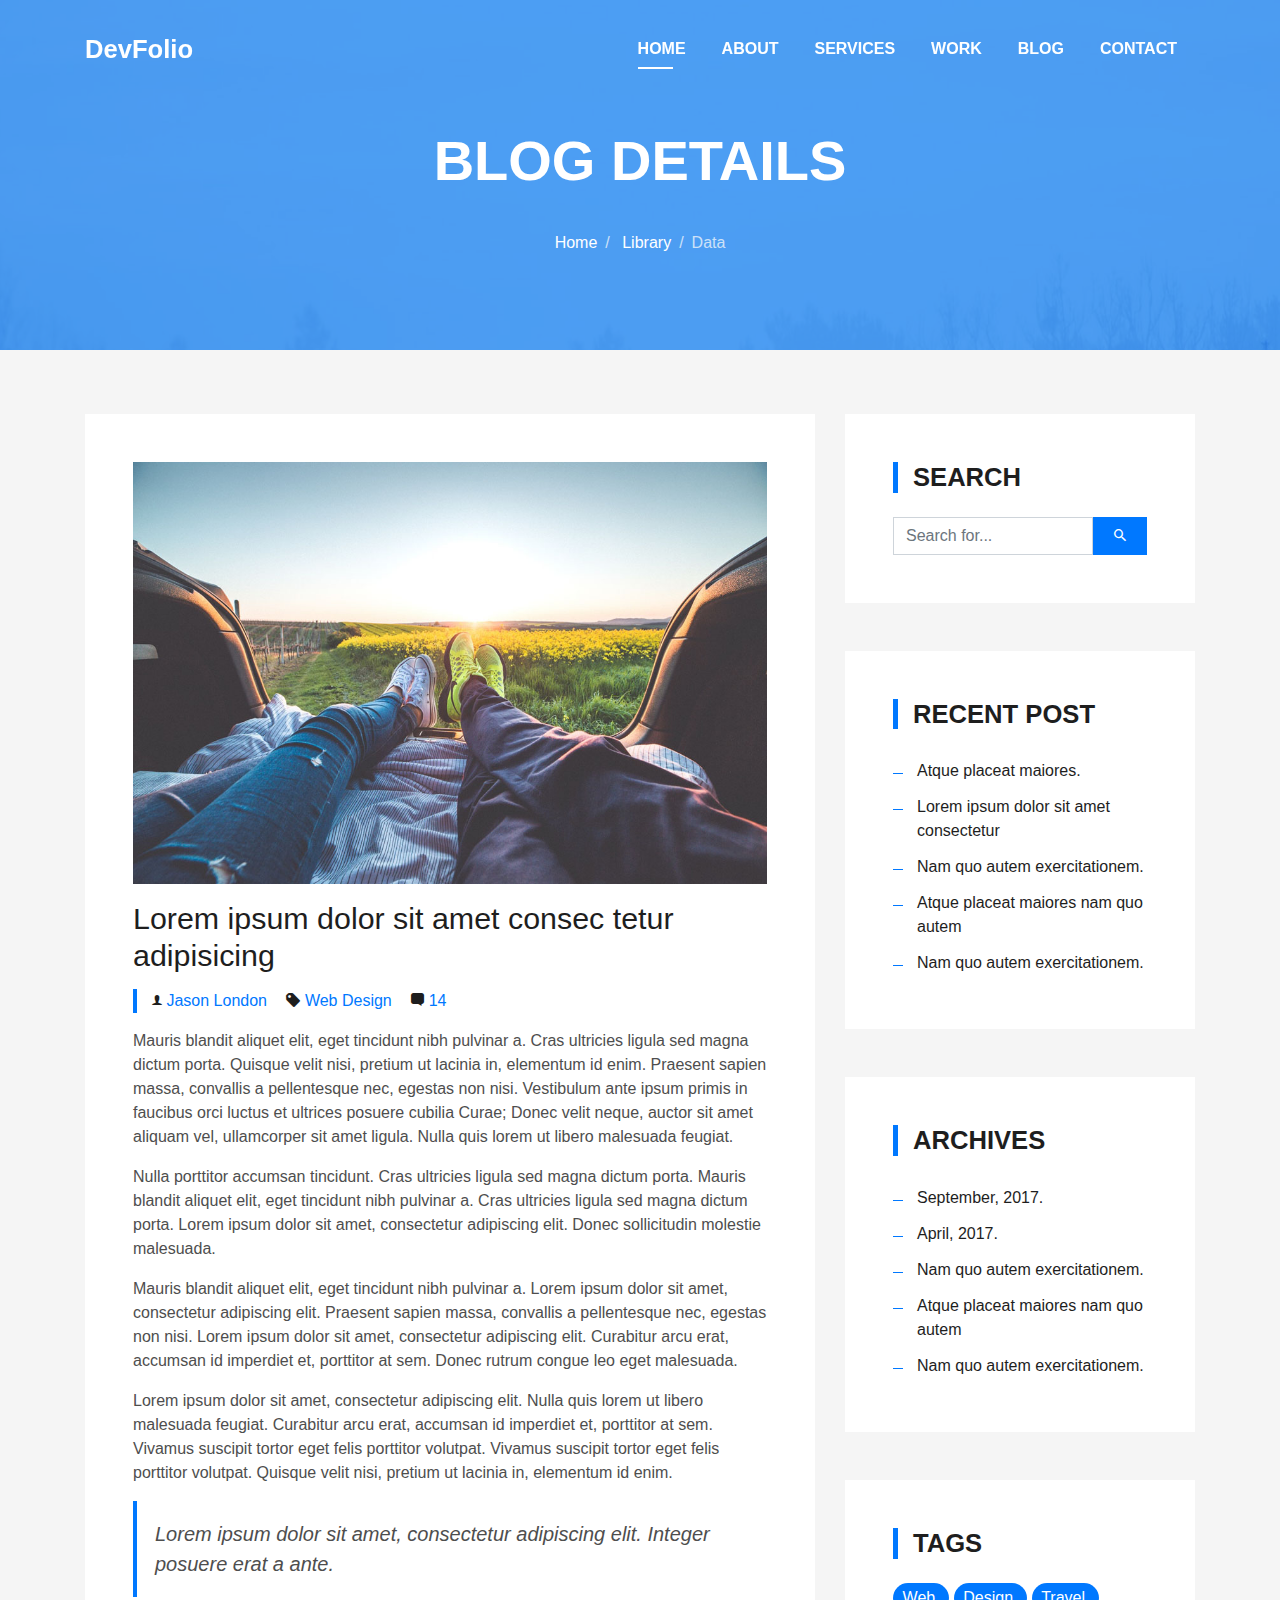
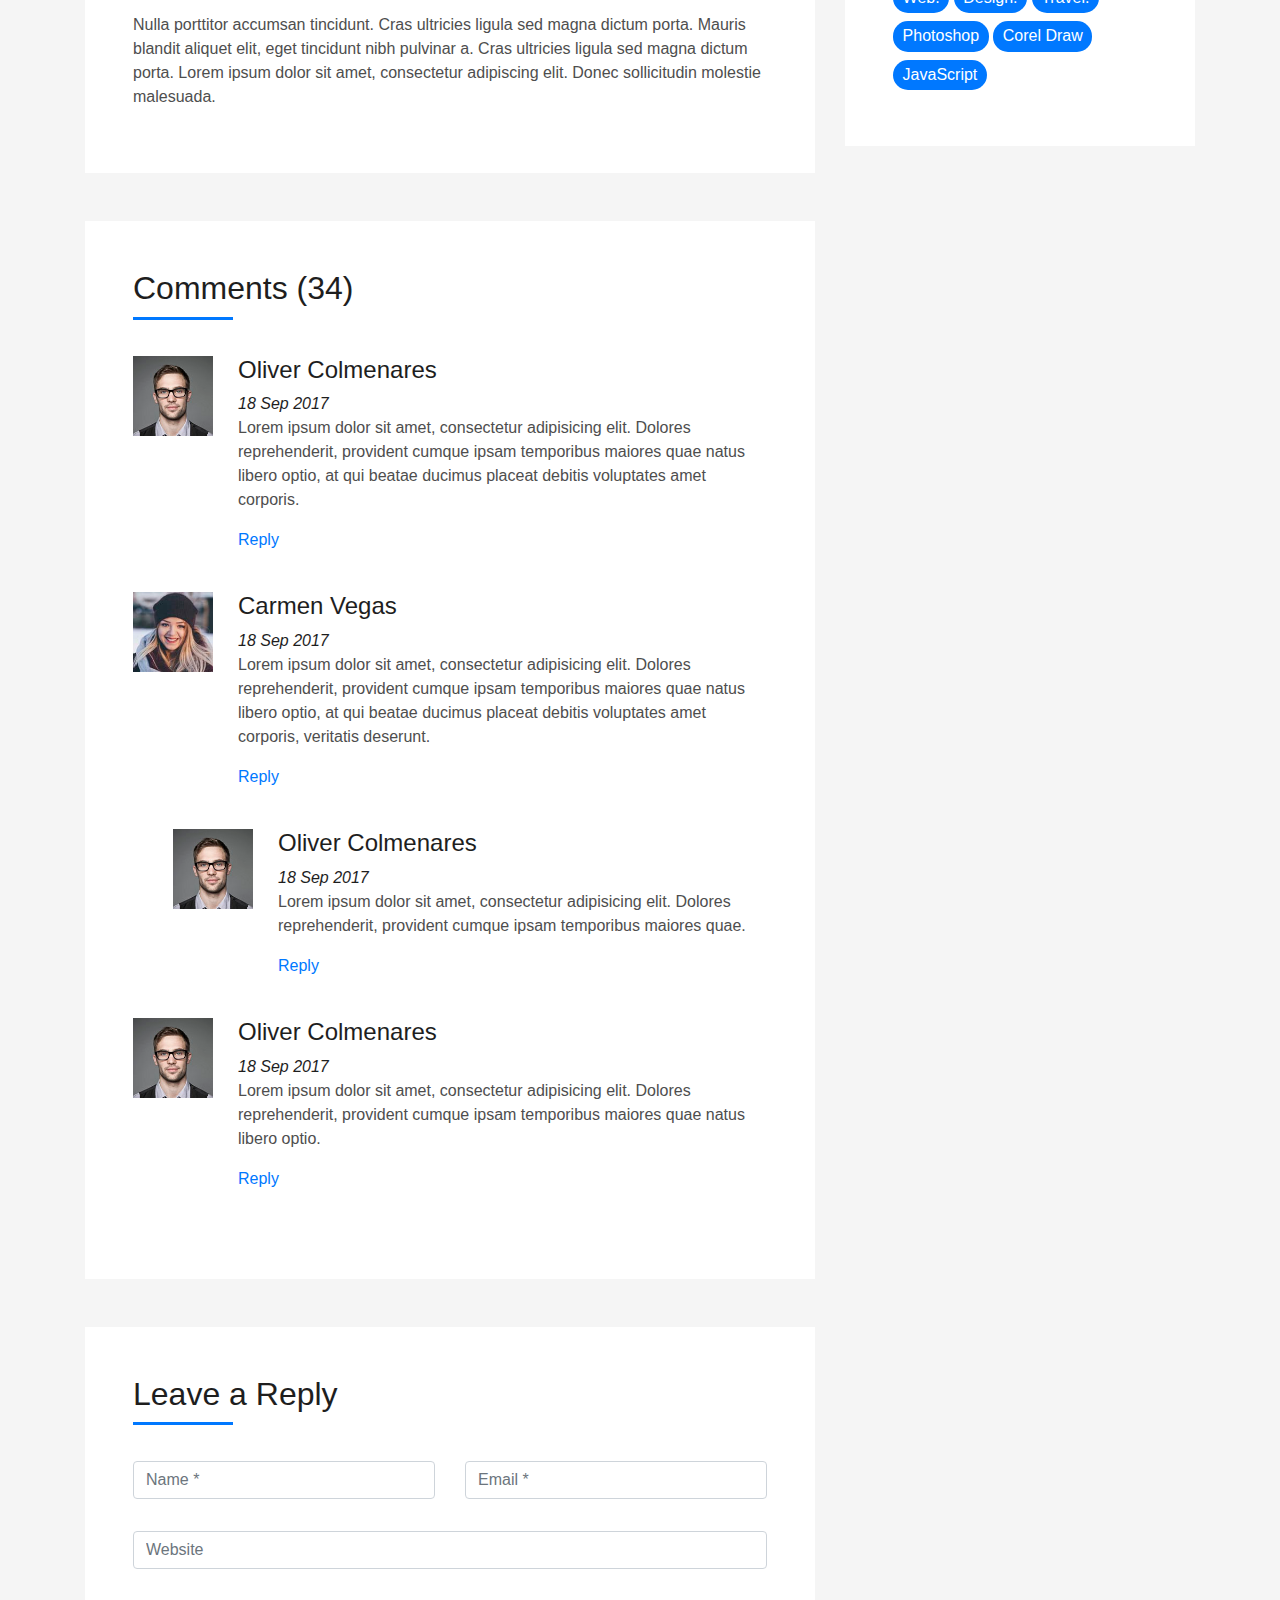
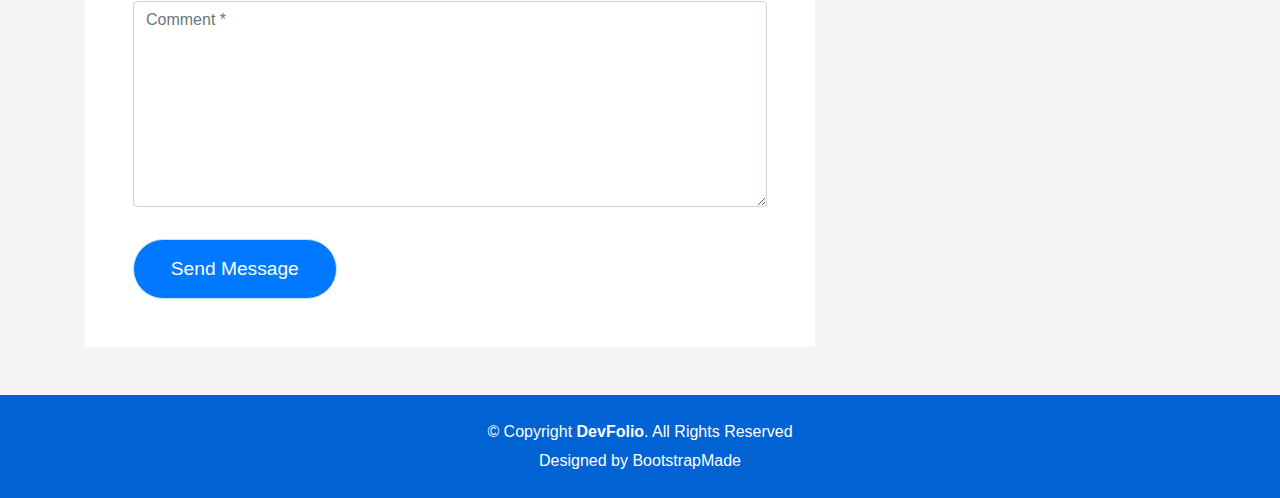
==== commit 1a79e539: "Commit" ====
--- a/blog-single.html
+++ b/blog-single.html
@@ -5,7 +5,7 @@
   <meta charset="utf-8">
   <meta content="width=device-width, initial-scale=1.0" name="viewport">
 
-  <title>Blog Single - SoftLand Bootstrap Template</title>
+  <title>DevFolio Bootstrap Portfolio Template - Blog Single</title>
   <meta content="" name="descriptison">
   <meta content="" name="keywords">
 
@@ -13,386 +13,379 @@
   <link href="assets/img/favicon.png" rel="icon">
   <link href="assets/img/apple-touch-icon.png" rel="apple-touch-icon">
 
-  <!-- Google Fonts -->
-  <link href="https://fonts.googleapis.com/css?family=Roboto:300,300i,400,400i,500,500i,600,600i,700,700i|Poppins:300,300i,400,400i,500,500i,600,600i,700,700i" rel="stylesheet">
-
   <!-- Vendor CSS Files -->
   <link href="assets/vendor/bootstrap/css/bootstrap.min.css" rel="stylesheet">
-  <link href="assets/vendor/icofont/icofont.min.css" rel="stylesheet">
-  <link href="assets/vendor/aos/aos.css" rel="stylesheet">
-  <link href="assets/vendor/line-awesome/css/line-awesome.min.css" rel="stylesheet">
+  <link href="assets/vendor/font-awesome/css/font-awesome.min.css" rel="stylesheet">
+  <link href="assets/vendor/ionicons/css/ionicons.min.css" rel="stylesheet">
   <link href="assets/vendor/owl.carousel/assets/owl.carousel.min.css" rel="stylesheet">
+  <link href="assets/vendor/animate.css/animate.min.css" rel="stylesheet">
+  <link href="assets/vendor/venobox/venobox.css" rel="stylesheet">
 
   <!-- Template Main CSS File -->
   <link href="assets/css/style.css" rel="stylesheet">
 
   <!-- =======================================================
-  * Template Name: SoftLand - v2.0.0
-  * Template URL: https://bootstrapmade.com/softland-bootstrap-app-landing-page-template/
+  * Template Name: DevFolio - v2.0.0
+  * Template URL: https://bootstrapmade.com/devfolio-bootstrap-portfolio-html-template/
   * Author: BootstrapMade.com
   * License: https://bootstrapmade.com/license/
   ======================================================== -->
 </head>
 
-<body>
-
-  <!-- ======= Mobile Menu ======= -->
-  <div class="site-mobile-menu site-navbar-target">
-    <div class="site-mobile-menu-header">
-      <div class="site-mobile-menu-close mt-3">
-        <span class="icofont-close js-menu-toggle"></span>
+<body id="page-top">
+
+  <!-- ======= Header/ Navbar ======= -->
+  <nav class="navbar navbar-b navbar-trans navbar-expand-md fixed-top" id="mainNav">
+    <div class="container">
+      <a class="navbar-brand js-scroll" href="#page-top">DevFolio</a>
+      <button class="navbar-toggler collapsed" type="button" data-toggle="collapse" data-target="#navbarDefault" aria-controls="navbarDefault" aria-expanded="false" aria-label="Toggle navigation">
+        <span></span>
+        <span></span>
+        <span></span>
+      </button>
+      <div class="navbar-collapse collapse justify-content-end" id="navbarDefault">
+        <ul class="navbar-nav">
+          <li class="nav-item">
+            <a class="nav-link js-scroll active" href="index.html">Home</a>
+          </li>
+          <li class="nav-item">
+            <a class="nav-link js-scroll" href="#about">About</a>
+          </li>
+          <li class="nav-item">
+            <a class="nav-link js-scroll" href="#service">Services</a>
+          </li>
+          <li class="nav-item">
+            <a class="nav-link js-scroll" href="#work">Work</a>
+          </li>
+          <li class="nav-item">
+            <a class="nav-link js-scroll" href="#blog">Blog</a>
+          </li>
+          <li class="nav-item">
+            <a class="nav-link js-scroll" href="#contact">Contact</a>
+          </li>
+        </ul>
       </div>
     </div>
-    <div class="site-mobile-menu-body"></div>
-  </div>
-
-  <!-- ======= Header ======= -->
-  <header class="site-navbar js-sticky-header site-navbar-target" role="banner">
-
-    <div class="container">
-      <div class="row align-items-center">
-
-        <div class="col-6 col-lg-2">
-          <h1 class="mb-0 site-logo"><a href="index.html" class="mb-0">SoftLand</a></h1>
+  </nav>
+
+  <div class="intro intro-single route bg-image" style="background-image: url(assets/img/overlay-bg.jpg)">
+    <div class="overlay-mf"></div>
+    <div class="intro-content display-table">
+      <div class="table-cell">
+        <div class="container">
+          <h2 class="intro-title mb-4">Blog Details</h2>
+          <ol class="breadcrumb d-flex justify-content-center">
+            <li class="breadcrumb-item">
+              <a href="#">Home</a>
+            </li>
+            <li class="breadcrumb-item">
+              <a href="#">Library</a>
+            </li>
+            <li class="breadcrumb-item active">Data</li>
+          </ol>
         </div>
-
-        <div class="col-12 col-md-10 d-none d-lg-block">
-          <nav class="site-navigation position-relative text-right" role="navigation">
-
-            <ul class="site-menu main-menu js-clone-nav mr-auto d-none d-lg-block">
-              <li class="active"><a href="index.html" class="nav-link">Home</a></li>
-              <li><a href="features.html" class="nav-link">Features</a></li>
-              <li><a href="pricing.html" class="nav-link">Pricing</a></li>
-
-              <li class="has-children">
-                <a href="blog.html" class="nav-link">Blog</a>
-                <ul class="dropdown">
-                  <li><a href="blog.html" class="nav-link">Blog</a></li>
-                  <li><a href="blog-single.html" class="nav-link">Blog Sigle</a></li>
-                </ul>
-              </li>
-              <li><a href="contact.html" class="nav-link">Contact</a></li>
-            </ul>
-          </nav>
-        </div>
-
-        <div class="col-6 d-inline-block d-lg-none ml-md-0 py-3" style="position: relative; top: 3px;">
-
-          <a href="#" class="burger site-menu-toggle js-menu-toggle" data-toggle="collapse" data-target="#main-navbar">
-            <span></span>
-          </a>
-        </div>
-
       </div>
     </div>
-
-  </header>
+  </div>
 
   <main id="main">
 
-    <!-- ======= Single Blog Section ======= -->
-    <section class="hero-section inner-page">
-      <div class="wave">
-
-        <svg width="1920px" height="265px" viewBox="0 0 1920 265" version="1.1" xmlns="http://www.w3.org/2000/svg" xmlns:xlink="http://www.w3.org/1999/xlink">
-          <g id="Page-1" stroke="none" stroke-width="1" fill="none" fill-rule="evenodd">
-            <g id="Apple-TV" transform="translate(0.000000, -402.000000)" fill="#FFFFFF">
-              <path d="M0,439.134243 C175.04074,464.89273 327.944386,477.771974 458.710937,477.771974 C654.860765,477.771974 870.645295,442.632362 1205.9828,410.192501 C1429.54114,388.565926 1667.54687,411.092417 1920,477.771974 L1920,667 L1017.15166,667 L0,667 L0,439.134243 Z" id="Path"></path>
-            </g>
-          </g>
-        </svg>
-
-      </div>
-
+    <!-- ======= Blog Single Section ======= -->
+    <section class="blog-wrapper sect-pt4" id="blog">
       <div class="container">
-        <div class="row align-items-center">
-          <div class="col-12">
-            <div class="row justify-content-center">
-              <div class="col-md-10 text-center hero-text">
-                <h1 data-aos="fade-up" data-aos-delay="">Chrome now alerts you when someone steals your password</h1>
-                <p class="mb-5" data-aos="fade-up" data-aos-delay="100">December 13, 2019 &bullet; By <a href="#" class="text-white">Admin</a></p>
+        <div class="row">
+          <div class="col-md-8">
+            <div class="post-box">
+              <div class="post-thumb">
+                <img src="assets/img/post-1.jpg" class="img-fluid" alt="">
+              </div>
+              <div class="post-meta">
+                <h1 class="article-title">Lorem ipsum dolor sit amet consec tetur adipisicing</h1>
+                <ul>
+                  <li>
+                    <span class="ion-ios-person"></span>
+                    <a href="#">Jason London</a>
+                  </li>
+                  <li>
+                    <span class="ion-pricetag"></span>
+                    <a href="#">Web Design</a>
+                  </li>
+                  <li>
+                    <span class="ion-chatbox"></span>
+                    <a href="#">14</a>
+                  </li>
+                </ul>
+              </div>
+              <div class="article-content">
+                <p>
+                  Mauris blandit aliquet elit, eget tincidunt nibh pulvinar a. Cras ultricies ligula sed magna dictum
+                  porta. Quisque velit
+                  nisi, pretium ut lacinia in, elementum id enim. Praesent sapien massa, convallis a pellentesque
+                  nec, egestas non nisi. Vestibulum ante ipsum primis in faucibus orci luctus et ultrices posuere
+                  cubilia Curae; Donec velit neque, auctor sit amet aliquam vel, ullamcorper sit amet ligula.
+                  Nulla quis lorem ut libero malesuada feugiat.
+                </p>
+                <p>
+                  Nulla porttitor accumsan tincidunt. Cras ultricies ligula sed magna dictum porta. Mauris blandit
+                  aliquet elit, eget tincidunt
+                  nibh pulvinar a. Cras ultricies ligula sed magna dictum porta. Lorem ipsum dolor sit amet,
+                  consectetur adipiscing elit. Donec sollicitudin molestie malesuada.
+                </p>
+                <p>
+                  Mauris blandit aliquet elit, eget tincidunt nibh pulvinar a. Lorem ipsum dolor sit amet, consectetur
+                  adipiscing elit. Praesent
+                  sapien massa, convallis a pellentesque nec, egestas non nisi. Lorem ipsum dolor sit amet,
+                  consectetur adipiscing elit. Curabitur arcu erat, accumsan id imperdiet et, porttitor at
+                  sem. Donec rutrum congue leo eget malesuada.
+                </p>
+                <p>
+                  Lorem ipsum dolor sit amet, consectetur adipiscing elit. Nulla quis lorem ut libero malesuada feugiat.
+                  Curabitur arcu erat,
+                  accumsan id imperdiet et, porttitor at sem. Vivamus suscipit tortor eget felis porttitor
+                  volutpat. Vivamus suscipit tortor eget felis porttitor volutpat. Quisque velit nisi, pretium
+                  ut lacinia in, elementum id enim.
+                </p>
+                <blockquote class="blockquote">
+                  <p class="mb-0">Lorem ipsum dolor sit amet, consectetur adipiscing elit. Integer posuere erat a ante.</p>
+                </blockquote>
+                <p>
+                  Nulla porttitor accumsan tincidunt. Cras ultricies ligula sed magna dictum porta. Mauris blandit
+                  aliquet elit, eget tincidunt
+                  nibh pulvinar a. Cras ultricies ligula sed magna dictum porta. Lorem ipsum dolor sit amet,
+                  consectetur adipiscing elit. Donec sollicitudin molestie malesuada.
+                </p>
+              </div>
+            </div>
+            <div class="box-comments">
+              <div class="title-box-2">
+                <h4 class="title-comments title-left">Comments (34)</h4>
+              </div>
+              <ul class="list-comments">
+                <li>
+                  <div class="comment-avatar">
+                    <img src="assets/img/testimonial-2.jpg" alt="">
+                  </div>
+                  <div class="comment-details">
+                    <h4 class="comment-author">Oliver Colmenares</h4>
+                    <span>18 Sep 2017</span>
+                    <p>
+                      Lorem ipsum dolor sit amet, consectetur adipisicing elit. Dolores reprehenderit, provident cumque
+                      ipsam temporibus maiores
+                      quae natus libero optio, at qui beatae ducimus placeat debitis voluptates amet corporis.
+                    </p>
+                    <a href="3">Reply</a>
+                  </div>
+                </li>
+                <li>
+                  <div class="comment-avatar">
+                    <img src="assets/img/testimonial-4.jpg" alt="">
+                  </div>
+                  <div class="comment-details">
+                    <h4 class="comment-author">Carmen Vegas</h4>
+                    <span>18 Sep 2017</span>
+                    <p>
+                      Lorem ipsum dolor sit amet, consectetur adipisicing elit. Dolores reprehenderit, provident cumque
+                      ipsam temporibus maiores
+                      quae natus libero optio, at qui beatae ducimus placeat debitis voluptates amet corporis,
+                      veritatis deserunt.
+                    </p>
+                    <a href="3">Reply</a>
+                  </div>
+                </li>
+                <li class="comment-children">
+                  <div class="comment-avatar">
+                    <img src="assets/img/testimonial-2.jpg" alt="">
+                  </div>
+                  <div class="comment-details">
+                    <h4 class="comment-author">Oliver Colmenares</h4>
+                    <span>18 Sep 2017</span>
+                    <p>
+                      Lorem ipsum dolor sit amet, consectetur adipisicing elit. Dolores reprehenderit, provident cumque
+                      ipsam temporibus maiores
+                      quae.
+                    </p>
+                    <a href="3">Reply</a>
+                  </div>
+                </li>
+                <li>
+                  <div class="comment-avatar">
+                    <img src="assets/img/testimonial-2.jpg" alt="">
+                  </div>
+                  <div class="comment-details">
+                    <h4 class="comment-author">Oliver Colmenares</h4>
+                    <span>18 Sep 2017</span>
+                    <p>
+                      Lorem ipsum dolor sit amet, consectetur adipisicing elit. Dolores reprehenderit, provident cumque
+                      ipsam temporibus maiores
+                      quae natus libero optio.
+                    </p>
+                    <a href="3">Reply</a>
+                  </div>
+                </li>
+              </ul>
+            </div>
+            <div class="form-comments">
+              <div class="title-box-2">
+                <h3 class="title-left">
+                  Leave a Reply
+                </h3>
+              </div>
+              <form class="form-mf">
+                <div class="row">
+                  <div class="col-md-6 mb-3">
+                    <div class="form-group">
+                      <input type="text" class="form-control input-mf" id="inputName" placeholder="Name *" required>
+                    </div>
+                  </div>
+                  <div class="col-md-6 mb-3">
+                    <div class="form-group">
+                      <input type="email" class="form-control input-mf" id="inputEmail1" placeholder="Email *" required>
+                    </div>
+                  </div>
+                  <div class="col-md-12 mb-3">
+                    <div class="form-group">
+                      <input type="url" class="form-control input-mf" id="inputUrl" placeholder="Website">
+                    </div>
+                  </div>
+                  <div class="col-md-12 mb-3">
+                    <div class="form-group">
+                      <textarea id="textMessage" class="form-control input-mf" placeholder="Comment *" name="message" cols="45" rows="8" required></textarea>
+                    </div>
+                  </div>
+                  <div class="col-md-12">
+                    <button type="submit" class="button button-a button-big button-rouded">Send Message</button>
+                  </div>
+                </div>
+              </form>
+            </div>
+          </div>
+          <div class="col-md-4">
+            <div class="widget-sidebar sidebar-search">
+              <h5 class="sidebar-title">Search</h5>
+              <div class="sidebar-content">
+                <form>
+                  <div class="input-group">
+                    <input type="text" class="form-control" placeholder="Search for..." aria-label="Search for...">
+                    <span class="input-group-btn">
+                      <button class="btn btn-secondary btn-search" type="button">
+                        <span class="ion-android-search"></span>
+                      </button>
+                    </span>
+                  </div>
+                </form>
+              </div>
+            </div>
+            <div class="widget-sidebar">
+              <h5 class="sidebar-title">Recent Post</h5>
+              <div class="sidebar-content">
+                <ul class="list-sidebar">
+                  <li>
+                    <a href="#">Atque placeat maiores.</a>
+                  </li>
+                  <li>
+                    <a href="#">Lorem ipsum dolor sit amet consectetur</a>
+                  </li>
+                  <li>
+                    <a href="#">Nam quo autem exercitationem.</a>
+                  </li>
+                  <li>
+                    <a href="#">Atque placeat maiores nam quo autem</a>
+                  </li>
+                  <li>
+                    <a href="#">Nam quo autem exercitationem.</a>
+                  </li>
+                </ul>
+              </div>
+            </div>
+            <div class="widget-sidebar">
+              <h5 class="sidebar-title">Archives</h5>
+              <div class="sidebar-content">
+                <ul class="list-sidebar">
+                  <li>
+                    <a href="#">September, 2017.</a>
+                  </li>
+                  <li>
+                    <a href="#">April, 2017.</a>
+                  </li>
+                  <li>
+                    <a href="#">Nam quo autem exercitationem.</a>
+                  </li>
+                  <li>
+                    <a href="#">Atque placeat maiores nam quo autem</a>
+                  </li>
+                  <li>
+                    <a href="#">Nam quo autem exercitationem.</a>
+                  </li>
+                </ul>
+              </div>
+            </div>
+            <div class="widget-sidebar widget-tags">
+              <h5 class="sidebar-title">Tags</h5>
+              <div class="sidebar-content">
+                <ul>
+                  <li>
+                    <a href="#">Web.</a>
+                  </li>
+                  <li>
+                    <a href="#">Design.</a>
+                  </li>
+                  <li>
+                    <a href="#">Travel.</a>
+                  </li>
+                  <li>
+                    <a href="#">Photoshop</a>
+                  </li>
+                  <li>
+                    <a href="#">Corel Draw</a>
+                  </li>
+                  <li>
+                    <a href="#">JavaScript</a>
+                  </li>
+                </ul>
               </div>
             </div>
           </div>
         </div>
       </div>
-
-    </section>
-
-    <section class="site-section mb-4">
-      <div class="container">
-        <div class="row">
-          <div class="col-md-8 blog-content">
-
-            <p class="lead mb-5">Lorem ipsum dolor sit amet, consectetur adipisicing elit. Assumenda nihil aspernatur nemo sunt, qui, harum repudiandae quisquam eaque dolore itaque quod tenetur quo quos labore?</p>
-            <p>Lorem ipsum dolor sit amet, consectetur adipisicing elit. Quae expedita cumque necessitatibus ducimus debitis totam, quasi praesentium eveniet tempore possimus illo esse, facilis? Corrupti possimus quae ipsa pariatur cumque, accusantium tenetur voluptatibus incidunt reprehenderit, quidem repellat sapiente, id, earum obcaecati.</p>
-
-            <div class="row mb-5">
-              <div class="col-md-6">
-                <figure><img src="assets/img/img_1.jpg" alt="Free Website Template by Free-Template.co" class="img-fluid">
-                  <figcaption>This is an image caption</figcaption>
-                </figure>
-              </div>
-              <div class="col-md-6">
-                <figure><img src="assets/img/img_2.jpg" alt="Free Website Template by Free-Template.co" class="img-fluid">
-                  <figcaption>This is an image caption</figcaption>
-                </figure>
-              </div>
-            </div>
-
-            <blockquote>
-              <p>Lorem ipsum dolor sit amet, consectetur adipisicing elit. Provident vero tempora aliquam excepturi labore, ad soluta voluptate necessitatibus. Nulla error beatae, quam, facilis suscipit quaerat aperiam minima eveniet quis placeat.</p>
-            </blockquote>
-
-            <p>Eveniet deleniti accusantium nulla natus nobis nam asperiores ipsa minima laudantium vero cumque cupiditate ipsum ratione dicta, expedita quae, officiis provident harum nisi! Esse eligendi ab molestias, quod nostrum hic saepe repudiandae non. Suscipit reiciendis tempora ut, saepe temporibus nemo.</p>
-            <p>Accusamus, temporibus, ullam. Voluptate consectetur laborum totam sunt culpa repellat, dolore voluptas. Quaerat cum ducimus aut distinctio sit, facilis corporis ab vel alias, voluptas aliquam, expedita molestias quisquam sequi eligendi nobis ea error omnis consequatur iste deleniti illum, dolorum odit.</p>
-            <p>In adipisci corporis at delectus! Cupiditate, voluptas, in architecto odit id error reprehenderit quam quibusdam excepturi distinctio dicta laborum deserunt qui labore dignissimos necessitatibus reiciendis tenetur corporis quas explicabo exercitationem suscipit. Nisi quo nulla, nihil harum obcaecati vel atque quos.</p>
-            <p>Amet sint explicabo maxime accusantium qui dicta enim quia, nostrum id libero voluptates quae suscipit dolor quam tenetur dolores inventore illo laborum, corporis non ex, debitis quidem obcaecati! Praesentium maiores illo atque error! Earum, et, fugit. Sint, delectus molestiae. Totam.</p>
-
-            <p>Lorem ipsum dolor sit amet, consectetur adipisicing elit. Culpa iste, repudiandae facere aperiam sapiente, officia delectus soluta molestiae nihil corporis animi quos ratione qui labore? Sint eaque perspiciatis minus illum.</p>
-            <p>Consectetur porro odio quod iure quaerat cupiditate similique, dolor reprehenderit molestias provident, esse dolorum omnis architecto magni amet corrupti neque ratione sunt beatae perspiciatis? Iste pariatur omnis sed ut itaque.</p>
-            <p>Id similique, rem ipsam accusantium iusto dolores sit velit ex quas ea atque, molestiae. Sint, sed. Quisquam, suscipit! Quisquam quibusdam maiores fugiat eligendi eius consequuntur, molestiae saepe commodi expedita nemo!</p>
-            <div class="pt-5">
-              <p>Categories: <a href="#">Design</a>, <a href="#">Events</a> Tags: <a href="#">#html</a>, <a href="#">#trends</a></p>
-            </div>
-
-            <div class="pt-5">
-              <h3 class="mb-5">6 Comments</h3>
-              <ul class="comment-list">
-                <li class="comment">
-                  <div class="vcard bio">
-                    <img src="assets/img/person_1.jpg" alt="Free Website Template by Free-Template.co">
-                  </div>
-                  <div class="comment-body">
-                    <h3>Jean Doe</h3>
-                    <div class="meta">January 9, 2018 at 2:21pm</div>
-                    <p>Lorem ipsum dolor sit amet, consectetur adipisicing elit. Pariatur quidem laborum necessitatibus, ipsam impedit vitae autem, eum officia, fugiat saepe enim sapiente iste iure! Quam voluptas earum impedit necessitatibus, nihil?</p>
-                    <p><a href="#" class="reply">Reply</a></p>
-                  </div>
-                </li>
-
-                <li class="comment">
-                  <div class="vcard bio">
-                    <img src="assets/img/person_1.jpg" alt="Image placeholder">
-                  </div>
-                  <div class="comment-body">
-                    <h3>Jean Doe</h3>
-                    <div class="meta">January 9, 2018 at 2:21pm</div>
-                    <p>Lorem ipsum dolor sit amet, consectetur adipisicing elit. Pariatur quidem laborum necessitatibus, ipsam impedit vitae autem, eum officia, fugiat saepe enim sapiente iste iure! Quam voluptas earum impedit necessitatibus, nihil?</p>
-                    <p><a href="#" class="reply">Reply</a></p>
-                  </div>
-
-                  <ul class="children">
-                    <li class="comment">
-                      <div class="vcard bio">
-                        <img src="assets/img/person_1.jpg" alt="Image placeholder">
-                      </div>
-                      <div class="comment-body">
-                        <h3>Jean Doe</h3>
-                        <div class="meta">January 9, 2018 at 2:21pm</div>
-                        <p>Lorem ipsum dolor sit amet, consectetur adipisicing elit. Pariatur quidem laborum necessitatibus, ipsam impedit vitae autem, eum officia, fugiat saepe enim sapiente iste iure! Quam voluptas earum impedit necessitatibus, nihil?</p>
-                        <p><a href="#" class="reply">Reply</a></p>
-                      </div>
-
-                      <ul class="children">
-                        <li class="comment">
-                          <div class="vcard bio">
-                            <img src="assets/img/person_1.jpg" alt="Image placeholder">
-                          </div>
-                          <div class="comment-body">
-                            <h3>Jean Doe</h3>
-                            <div class="meta">January 9, 2018 at 2:21pm</div>
-                            <p>Lorem ipsum dolor sit amet, consectetur adipisicing elit. Pariatur quidem laborum necessitatibus, ipsam impedit vitae autem, eum officia, fugiat saepe enim sapiente iste iure! Quam voluptas earum impedit necessitatibus, nihil?</p>
-                            <p><a href="#" class="reply">Reply</a></p>
-                          </div>
-
-                          <ul class="children">
-                            <li class="comment">
-                              <div class="vcard bio">
-                                <img src="assets/img/person_1.jpg" alt="Image placeholder">
-                              </div>
-                              <div class="comment-body">
-                                <h3>Jean Doe</h3>
-                                <div class="meta">January 9, 2018 at 2:21pm</div>
-                                <p>Lorem ipsum dolor sit amet, consectetur adipisicing elit. Pariatur quidem laborum necessitatibus, ipsam impedit vitae autem, eum officia, fugiat saepe enim sapiente iste iure! Quam voluptas earum impedit necessitatibus, nihil?</p>
-                                <p><a href="#" class="reply">Reply</a></p>
-                              </div>
-                            </li>
-                          </ul>
-                        </li>
-                      </ul>
-                    </li>
-                  </ul>
-                </li>
-
-                <li class="comment">
-                  <div class="vcard bio">
-                    <img src="assets/img/person_1.jpg" alt="Image placeholder">
-                  </div>
-                  <div class="comment-body">
-                    <h3>Jean Doe</h3>
-                    <div class="meta">January 9, 2018 at 2:21pm</div>
-                    <p>Lorem ipsum dolor sit amet, consectetur adipisicing elit. Pariatur quidem laborum necessitatibus, ipsam impedit vitae autem, eum officia, fugiat saepe enim sapiente iste iure! Quam voluptas earum impedit necessitatibus, nihil?</p>
-                    <p><a href="#" class="reply">Reply</a></p>
-                  </div>
-                </li>
-              </ul>
-              <!-- END comment-list -->
-
-              <div class="comment-form-wrap pt-5">
-                <h3 class="mb-5">Leave a comment</h3>
-                <form action="#" class="">
-                  <div class="form-group">
-                    <label for="name">Name *</label>
-                    <input type="text" class="form-control" id="name">
-                  </div>
-                  <div class="form-group">
-                    <label for="email">Email *</label>
-                    <input type="email" class="form-control" id="email">
-                  </div>
-                  <div class="form-group">
-                    <label for="website">Website</label>
-                    <input type="url" class="form-control" id="website">
-                  </div>
-
-                  <div class="form-group">
-                    <label for="message">Message</label>
-                    <textarea name="" id="message" cols="30" rows="10" class="form-control"></textarea>
-                  </div>
-                  <div class="form-group">
-                    <input type="submit" value="Post Comment" class="btn btn-primary">
-                  </div>
-
-                </form>
-              </div>
-            </div>
-
-          </div>
-          <div class="col-md-4 sidebar">
-            <div class="sidebar-box">
-              <form action="#" class="search-form">
-                <div class="form-group">
-                  <span class="icon fa fa-search"></span>
-                  <input type="text" class="form-control" placeholder="Type a keyword and hit enter">
-                </div>
-              </form>
-            </div>
-            <div class="sidebar-box">
-              <div class="categories">
-                <h3>Categories</h3>
-                <li><a href="#">Dog <span>(12)</span></a></li>
-                <li><a href="#">Dog Food <span>(22)</span></a></li>
-                <li><a href="#">Vetenirarian <span>(37)</span></a></li>
-                <li><a href="#">Events<span>(42)</span></a></li>
-              </div>
-            </div>
-            <div class="sidebar-box">
-              <img src="assets/img/person_1.jpg" alt="Image placeholder" class="img-fluid mb-4">
-              <h3>About The Author</h3>
-              <p>Lorem ipsum dolor sit amet, consectetur adipisicing elit. Ducimus itaque, autem necessitatibus voluptate quod mollitia delectus aut, sunt placeat nam vero culpa sapiente consectetur similique, inventore eos fugit cupiditate numquam!</p>
-              <p><a href="#" class="btn btn-primary btn-sm">Read More</a></p>
-            </div>
-
-            <div class="sidebar-box">
-              <h3>Paragraph</h3>
-              <p>Lorem ipsum dolor sit amet, consectetur adipisicing elit. Ducimus itaque, autem necessitatibus voluptate quod mollitia delectus aut, sunt placeat nam vero culpa sapiente consectetur similique, inventore eos fugit cupiditate numquam!</p>
+    </section><!-- End Blog Single Section -->
+
+  </main><!-- End #main -->
+
+  <!-- ======= Footer ======= -->
+  <footer>
+    <div class="container">
+      <div class="row">
+        <div class="col-sm-12">
+          <div class="copyright-box">
+            <p class="copyright">&copy; Copyright <strong>DevFolio</strong>. All Rights Reserved</p>
+            <div class="credits">
+              <!--
+              All the links in the footer should remain intact.
+              You can delete the links only if you purchased the pro version.
+              Licensing information: https://bootstrapmade.com/license/
+              Purchase the pro version with working PHP/AJAX contact form: https://bootstrapmade.com/buy/?theme=DevFolio
+            -->
+              Designed by <a href="https://bootstrapmade.com/">BootstrapMade</a>
             </div>
           </div>
         </div>
       </div>
-    </section>
-
-    <!-- ======= CTA Section ======= -->
-    <section class="section cta-section">
-      <div class="container">
-        <div class="row align-items-center">
-          <div class="col-md-6 mr-auto text-center text-md-left mb-5 mb-md-0">
-            <h2>Starts Publishing Your Apps</h2>
-          </div>
-          <div class="col-md-5 text-center text-md-right">
-            <p><a href="#" class="btn"><span class="icofont-brand-apple mr-3"></span>App store</a> <a href="#" class="btn"><span class="icofont-ui-play mr-3"></span>Google play</a></p>
-          </div>
-        </div>
-      </div>
-      </div>
-    </section><!-- End CTA Section -->
-
-  </main><!-- End #main -->
-
-  <!-- ======= Footer ======= -->
-  <footer class="footer" role="contentinfo">
-    <div class="container">
-      <div class="row">
-        <div class="col-md-4 mb-4 mb-md-0">
-          <h3>About SoftLand</h3>
-          <p>Lorem ipsum dolor sit amet, consectetur adipisicing elit. Eius ea delectus pariatur, numquam aperiam
-            dolore nam optio dolorem facilis itaque voluptatum recusandae deleniti minus animi.</p>
-          <p class="social">
-            <a href="#"><span class="icofont-twitter"></span></a>
-            <a href="#"><span class="icofont-facebook"></span></a>
-            <a href="#"><span class="icofont-dribbble"></span></a>
-            <a href="#"><span class="icofont-behance"></span></a>
-          </p>
-        </div>
-        <div class="col-md-7 ml-auto">
-          <div class="row site-section pt-0">
-            <div class="col-md-4 mb-4 mb-md-0">
-              <h3>Navigation</h3>
-              <ul class="list-unstyled">
-                <li><a href="#">Pricing</a></li>
-                <li><a href="#">Features</a></li>
-                <li><a href="#">Blog</a></li>
-                <li><a href="#">Contact</a></li>
-              </ul>
-            </div>
-            <div class="col-md-4 mb-4 mb-md-0">
-              <h3>Services</h3>
-              <ul class="list-unstyled">
-                <li><a href="#">Team</a></li>
-                <li><a href="#">Collaboration</a></li>
-                <li><a href="#">Todos</a></li>
-                <li><a href="#">Events</a></li>
-              </ul>
-            </div>
-            <div class="col-md-4 mb-4 mb-md-0">
-              <h3>Downloads</h3>
-              <ul class="list-unstyled">
-                <li><a href="#">Get from the App Store</a></li>
-                <li><a href="#">Get from the Play Store</a></li>
-              </ul>
-            </div>
-          </div>
-        </div>
-      </div>
-
-      <div class="row justify-content-center text-center">
-        <div class="col-md-7">
-          <p class="copyright">&copy; Copyright SoftLand. All Rights Reserved</p>
-          <div class="credits">
-            <!--
-            All the links in the footer should remain intact.
-            You can delete the links only if you purchased the pro version.
-            Licensing information: https://bootstrapmade.com/license/
-            Purchase the pro version with working PHP/AJAX contact form: https://bootstrapmade.com/buy/?theme=SoftLand
-          -->
-            Designed by <a href="https://bootstrapmade.com/">BootstrapMade</a>
-          </div>
-        </div>
-      </div>
-
     </div>
-  </footer>
-
-  <a href="#" class="back-to-top"><i class="icofont-simple-up"></i></a>
+  </footer><!-- End  Footer -->
+
+  <a href="#" class="back-to-top"><i class="fa fa-chevron-up"></i></a>
+  <div id="preloader"></div>
 
   <!-- Vendor JS Files -->
   <script src="assets/vendor/jquery/jquery.min.js"></script>
   <script src="assets/vendor/bootstrap/js/bootstrap.bundle.min.js"></script>
   <script src="assets/vendor/jquery.easing/jquery.easing.min.js"></script>
   <script src="assets/vendor/php-email-form/validate.js"></script>
-  <script src="assets/vendor/aos/aos.js"></script>
+  <script src="assets/vendor/waypoints/jquery.waypoints.min.js"></script>
+  <script src="assets/vendor/counterup/jquery.counterup.min.js"></script>
   <script src="assets/vendor/owl.carousel/owl.carousel.min.js"></script>
-  <script src="assets/vendor/jquery-sticky/jquery.sticky.js"></script>
+  <script src="assets/vendor/typed.js/typed.min.js"></script>
+  <script src="assets/vendor/venobox/venobox.min.js"></script>
 
   <!-- Template Main JS File -->
   <script src="assets/js/main.js"></script>
--- a/assets/vendor/venobox/venobox.css
+++ b/assets/vendor/venobox/venobox.css
@@ -0,0 +1,225 @@
+/* ------ venobox.css --------*/
+.vbox-overlay *, .vbox-overlay *:before, .vbox-overlay *:after{
+    -webkit-backface-visibility: hidden;
+    -webkit-box-sizing:border-box;
+    -moz-box-sizing:border-box;
+    box-sizing:border-box;
+}
+.vbox-overlay * { 
+    -webkit-backface-visibility: visible;
+    backface-visibility: visible;
+}
+.vbox-overlay{
+    display: -webkit-flex;
+    display: flex;
+    -webkit-flex-direction: column;
+    flex-direction: column;
+    -webkit-justify-content: center;
+    justify-content: center;
+    -webkit-align-items: center;
+    align-items: center;
+    position: fixed;
+    left: 0;
+    top: 0;
+    bottom: 0;
+    right: 0;
+    z-index: 1040;
+    -webkit-transform:translateZ(1000px);
+    transform: translateZ(1000px);
+    transform-style: preserve-3d;
+}
+
+/* ----- navigation ----- */
+.vbox-title{
+    width: 100%;
+    height: 40px;
+    float: left;
+    text-align: center;
+    line-height: 28px;
+    font-size: 12px;
+    padding: 6px 40px;
+    overflow: hidden;
+    position: fixed;
+    display: none;
+    left: 0;
+    z-index: 1050;
+}
+.vbox-close{
+    cursor: pointer;
+    position: fixed;
+    top: -1px;
+    right: 0;
+    width: 50px;
+    height: 40px;
+    padding: 6px;
+    display: block;
+    background-position:10px center;
+    overflow: hidden;
+    font-size: 24px;
+    line-height: 1;
+    text-align: center;
+    z-index: 1050;
+}
+.vbox-num{
+    cursor: pointer;
+    position: fixed;
+    left: 0;
+    height: 40px;
+    display: block;
+    overflow: hidden;
+    line-height: 28px;
+    font-size: 12px;
+    padding: 6px 10px;
+    display: none;
+    z-index: 1050;
+}
+/* ----- navigation ARROWS ----- */
+.vbox-next, .vbox-prev{
+    position: fixed;
+    top: 50%;
+    margin-top: -15px;
+    overflow: hidden;
+    cursor: pointer;
+    display: block;
+    width: 45px;
+    height: 45px;
+    z-index: 1050;
+}
+.vbox-next span, .vbox-prev span{
+    position: relative;
+    width: 20px;
+    height: 20px;
+    border: 2px solid transparent;
+    border-top-color: #B6B6B6;
+    border-right-color: #B6B6B6;
+    text-indent: -100px;
+    position: absolute;
+    top: 8px;
+    display: block;
+}
+.vbox-prev{
+    left: 15px;
+}
+.vbox-next{
+    right: 15px;
+}
+.vbox-prev span{
+    left: 10px;
+    -ms-transform: rotate(-135deg);
+    -webkit-transform: rotate(-135deg);
+    transform: rotate(-135deg);
+}
+.vbox-next span{
+    -ms-transform: rotate(45deg);
+    -webkit-transform: rotate(45deg);
+    transform: rotate(45deg);
+    right: 10px;
+}
+/* ------- inline window ------ */
+.vbox-inline{
+    width: 420px;
+    height: 315px;
+    height: 70vh;
+    padding: 10px;
+    background: #fff;
+    margin: 0 auto;
+    overflow: auto;
+    text-align: left;
+}
+/* ------- Video & iFrames window ------ */
+.venoframe{
+    max-width: 100%;
+    width: 100%;
+    border: none;
+    width: 100%;
+    height: 260px;
+    height: 70vh;
+}
+.venoframe.vbvid{
+    height: 260px;
+}
+@media (min-width: 768px) {
+    .venoframe, .vbox-inline{
+        width: 90%;
+        height: 360px;
+        height: 70vh;
+    }
+    .venoframe.vbvid{
+        width: 640px;
+        height: 360px;
+    }
+}
+@media (min-width: 992px) {
+    .venoframe, .vbox-inline{
+        max-width: 1200px;
+        width: 80%;
+        height: 540px;
+        height: 70vh;
+    }
+    .venoframe.vbvid{
+        width: 960px;
+        height: 540px;
+    }
+}
+/* 
+Please do NOT edit this part! 
+or at least read this note: http://i.imgur.com/7C0ws9e.gif
+*/
+.vbox-open{
+    overflow: hidden;
+}
+.vbox-container{
+    position: absolute;
+    left: 0;
+    right: 0;
+    top: 0;
+    bottom: 0;
+    overflow-x: hidden;
+    overflow-y: scroll;
+    overflow-scrolling: touch;
+    -webkit-overflow-scrolling: touch;
+    z-index: 20;
+    max-height: 100%;
+
+}
+
+.vbox-content{
+    text-align: center;
+    float: left;
+    width: 100%;
+    position: relative;
+    overflow: hidden;
+    padding: 20px 10px;
+}
+.vbox-container img{
+    max-width: 100%;
+    height: auto;
+}
+.vbox-figlio{
+    box-shadow: 0 0 12px rgba(0,0,0,0.19), 0 6px 6px rgba(0,0,0,0.23);
+    max-width: 100%;
+    text-align: initial;
+}
+img.vbox-figlio{
+    -webkit-user-select: none;
+-khtml-user-select: none;
+-moz-user-select: none;
+-o-user-select: none;
+user-select: none;
+}
+.vbox-content.swipe-left{
+    margin-left: -200px !important;
+}
+.vbox-content.swipe-right{
+    margin-left: 200px !important;
+}
+.vbox-animated{
+    webkit-transition: margin 300ms ease-out;
+    transition: margin 300ms ease-out;
+}
+
+/* ---------- preloader ----------
+ * SPINKIT 
+ * http://tobiasahlin.com/spinkit/
+-------------------------------- */
+.sk-double-bounce,.sk-rotating-plane{width:40px;height:40px;margin:40px auto}.sk-rotating-plane{background-color:#333;-webkit-animation:sk-rotatePlane 1.2s infinite ease-in-out;animation:sk-rotatePlane 1.2s infinite ease-in-out}@-webkit-keyframes sk-rotatePlane{0%{-webkit-transform:perspective(120px) rotateX(0) rotateY(0);transform:perspective(120px) rotateX(0) rotateY(0)}50%{-webkit-transform:perspective(120px) rotateX(-180.1deg) rotateY(0);transform:perspective(120px) rotateX(-180.1deg) rotateY(0)}100%{-webkit-transform:perspective(120px) rotateX(-180deg) rotateY(-179.9deg);transform:perspective(120px) rotateX(-180deg) rotateY(-179.9deg)}}@keyframes sk-rotatePlane{0%{-webkit-transform:perspective(120px) rotateX(0) rotateY(0);transform:perspective(120px) rotateX(0) rotateY(0)}50%{-webkit-transform:perspective(120px) rotateX(-180.1deg) rotateY(0);transform:perspective(120px) rotateX(-180.1deg) rotateY(0)}100%{-webkit-transform:perspective(120px) rotateX(-180deg) rotateY(-179.9deg);transform:perspective(120px) rotateX(-180deg) rotateY(-179.9deg)}}.sk-double-bounce{position:relative}.sk-double-bounce .sk-child{width:100%;height:100%;border-radius:50%;background-color:#333;opacity:.6;position:absolute;top:0;left:0;-webkit-animation:sk-doubleBounce 2s infinite ease-in-out;animation:sk-doubleBounce 2s infinite ease-in-out}.sk-chasing-dots .sk-child,.sk-spinner-pulse,.sk-three-bounce .sk-child{background-color:#333;border-radius:100%}.sk-double-bounce .sk-double-bounce2{-webkit-animation-delay:-1s;animation-delay:-1s}@-webkit-keyframes sk-doubleBounce{0%,100%{-webkit-transform:scale(0);transform:scale(0)}50%{-webkit-transform:scale(1);transform:scale(1)}}@keyframes sk-doubleBounce{0%,100%{-webkit-transform:scale(0);transform:scale(0)}50%{-webkit-transform:scale(1);transform:scale(1)}}.sk-wave{margin:40px auto;width:50px;height:40px;text-align:center;font-size:10px}.sk-wave .sk-rect{background-color:#333;height:100%;width:6px;display:inline-block;-webkit-animation:sk-waveStretchDelay 1.2s infinite ease-in-out;animation:sk-waveStretchDelay 1.2s infinite ease-in-out}.sk-wave .sk-rect1{-webkit-animation-delay:-1.2s;animation-delay:-1.2s}.sk-wave .sk-rect2{-webkit-animation-delay:-1.1s;animation-delay:-1.1s}.sk-wave .sk-rect3{-webkit-animation-delay:-1s;animation-delay:-1s}.sk-wave .sk-rect4{-webkit-animation-delay:-.9s;animation-delay:-.9s}.sk-wave .sk-rect5{-webkit-animation-delay:-.8s;animation-delay:-.8s}@-webkit-keyframes sk-waveStretchDelay{0%,100%,40%{-webkit-transform:scaleY(.4);transform:scaleY(.4)}20%{-webkit-transform:scaleY(1);transform:scaleY(1)}}@keyframes sk-waveStretchDelay{0%,100%,40%{-webkit-transform:scaleY(.4);transform:scaleY(.4)}20%{-webkit-transform:scaleY(1);transform:scaleY(1)}}.sk-wandering-cubes{margin:40px auto;width:40px;height:40px;position:relative}.sk-wandering-cubes .sk-cube{background-color:#333;width:10px;height:10px;position:absolute;top:0;left:0;-webkit-animation:sk-wanderingCube 1.8s ease-in-out -1.8s infinite both;animation:sk-wanderingCube 1.8s ease-in-out -1.8s infinite both}.sk-chasing-dots,.sk-spinner-pulse{width:40px;height:40px;margin:40px auto}.sk-wandering-cubes .sk-cube2{-webkit-animation-delay:-.9s;animation-delay:-.9s}@-webkit-keyframes sk-wanderingCube{0%{-webkit-transform:rotate(0);transform:rotate(0)}25%{-webkit-transform:translateX(30px) rotate(-90deg) scale(.5);transform:translateX(30px) rotate(-90deg) scale(.5)}50%{-webkit-transform:translateX(30px) translateY(30px) rotate(-179deg);transform:translateX(30px) translateY(30px) rotate(-179deg)}50.1%{-webkit-transform:translateX(30px) translateY(30px) rotate(-180deg);transform:translateX(30px) translateY(30px) rotate(-180deg)}75%{-webkit-transform:translateX(0) translateY(30px) rotate(-270deg) scale(.5);transform:translateX(0) translateY(30px) rotate(-270deg) scale(.5)}100%{-webkit-transform:rotate(-360deg);transform:rotate(-360deg)}}@keyframes sk-wanderingCube{0%{-webkit-transform:rotate(0);transform:rotate(0)}25%{-webkit-transform:translateX(30px) rotate(-90deg) scale(.5);transform:translateX(30px) rotate(-90deg) scale(.5)}50%{-webkit-transform:translateX(30px) translateY(30px) rotate(-179deg);transform:translateX(30px) translateY(30px) rotate(-179deg)}50.1%{-webkit-transform:translateX(30px) translateY(30px) rotate(-180deg);transform:translateX(30px) translateY(30px) rotate(-180deg)}75%{-webkit-transform:translateX(0) translateY(30px) rotate(-270deg) scale(.5);transform:translateX(0) translateY(30px) rotate(-270deg) scale(.5)}100%{-webkit-transform:rotate(-360deg);transform:rotate(-360deg)}}.sk-spinner-pulse{-webkit-animation:sk-pulseScaleOut 1s infinite ease-in-out;animation:sk-pulseScaleOut 1s infinite ease-in-out}@-webkit-keyframes sk-pulseScaleOut{0%{-webkit-transform:scale(0);transform:scale(0)}100%{-webkit-transform:scale(1);transform:scale(1);opacity:0}}@keyframes sk-pulseScaleOut{0%{-webkit-transform:scale(0);transform:scale(0)}100%{-webkit-transform:scale(1);transform:scale(1);opacity:0}}.sk-chasing-dots{position:relative;text-align:center;-webkit-animation:sk-chasingDotsRotate 2s infinite linear;animation:sk-chasingDotsRotate 2s infinite linear}.sk-chasing-dots .sk-child{width:60%;height:60%;display:inline-block;position:absolute;top:0;-webkit-animation:sk-chasingDotsBounce 2s infinite ease-in-out;animation:sk-chasingDotsBounce 2s infinite ease-in-out}.sk-chasing-dots .sk-dot2{top:auto;bottom:0;-webkit-animation-delay:-1s;animation-delay:-1s}@-webkit-keyframes sk-chasingDotsRotate{100%{-webkit-transform:rotate(360deg);transform:rotate(360deg)}}@keyframes sk-chasingDotsRotate{100%{-webkit-transform:rotate(360deg);transform:rotate(360deg)}}@-webkit-keyframes sk-chasingDotsBounce{0%,100%{-webkit-transform:scale(0);transform:scale(0)}50%{-webkit-transform:scale(1);transform:scale(1)}}@keyframes sk-chasingDotsBounce{0%,100%{-webkit-transform:scale(0);transform:scale(0)}50%{-webkit-transform:scale(1);transform:scale(1)}}.sk-three-bounce{margin:40px auto;width:80px;text-align:center}.sk-three-bounce .sk-child{width:20px;height:20px;display:inline-block;-webkit-animation:sk-three-bounce 1.4s ease-in-out 0s infinite both;animation:sk-three-bounce 1.4s ease-in-out 0s infinite both}.sk-circle .sk-child:before,.sk-fading-circle .sk-circle:before{display:block;border-radius:100%;content:'';background-color:#333}.sk-three-bounce .sk-bounce1{-webkit-animation-delay:-.32s;animation-delay:-.32s}.sk-three-bounce .sk-bounce2{-webkit-animation-delay:-.16s;animation-delay:-.16s}@-webkit-keyframes sk-three-bounce{0%,100%,80%{-webkit-transform:scale(0);transform:scale(0)}40%{-webkit-transform:scale(1);transform:scale(1)}}@keyframes sk-three-bounce{0%,100%,80%{-webkit-transform:scale(0);transform:scale(0)}40%{-webkit-transform:scale(1);transform:scale(1)}}.sk-circle{margin:40px auto;width:40px;height:40px;position:relative}.sk-circle .sk-child{width:100%;height:100%;position:absolute;left:0;top:0}.sk-circle .sk-child:before{margin:0 auto;width:15%;height:15%;-webkit-animation:sk-circleBounceDelay 1.2s infinite ease-in-out both;animation:sk-circleBounceDelay 1.2s infinite ease-in-out both}.sk-circle .sk-circle2{-webkit-transform:rotate(30deg);-ms-transform:rotate(30deg);transform:rotate(30deg)}.sk-circle .sk-circle3{-webkit-transform:rotate(60deg);-ms-transform:rotate(60deg);transform:rotate(60deg)}.sk-circle .sk-circle4{-webkit-transform:rotate(90deg);-ms-transform:rotate(90deg);transform:rotate(90deg)}.sk-circle .sk-circle5{-webkit-transform:rotate(120deg);-ms-transform:rotate(120deg);transform:rotate(120deg)}.sk-circle .sk-circle6{-webkit-transform:rotate(150deg);-ms-transform:rotate(150deg);transform:rotate(150deg)}.sk-circle .sk-circle7{-webkit-transform:rotate(180deg);-ms-transform:rotate(180deg);transform:rotate(180deg)}.sk-circle .sk-circle8{-webkit-transform:rotate(210deg);-ms-transform:rotate(210deg);transform:rotate(210deg)}.sk-circle .sk-circle9{-webkit-transform:rotate(240deg);-ms-transform:rotate(240deg);transform:rotate(240deg)}.sk-circle .sk-circle10{-webkit-transform:rotate(270deg);-ms-transform:rotate(270deg);transform:rotate(270deg)}.sk-circle .sk-circle11{-webkit-transform:rotate(300deg);-ms-transform:rotate(300deg);transform:rotate(300deg)}.sk-circle .sk-circle12{-webkit-transform:rotate(330deg);-ms-transform:rotate(330deg);transform:rotate(330deg)}.sk-circle .sk-circle2:before{-webkit-animation-delay:-1.1s;animation-delay:-1.1s}.sk-circle .sk-circle3:before{-webkit-animation-delay:-1s;animation-delay:-1s}.sk-circle .sk-circle4:before{-webkit-animation-delay:-.9s;animation-delay:-.9s}.sk-circle .sk-circle5:before{-webkit-animation-delay:-.8s;animation-delay:-.8s}.sk-circle .sk-circle6:before{-webkit-animation-delay:-.7s;animation-delay:-.7s}.sk-circle .sk-circle7:before{-webkit-animation-delay:-.6s;animation-delay:-.6s}.sk-circle .sk-circle8:before{-webkit-animation-delay:-.5s;animation-delay:-.5s}.sk-circle .sk-circle9:before{-webkit-animation-delay:-.4s;animation-delay:-.4s}.sk-circle .sk-circle10:before{-webkit-animation-delay:-.3s;animation-delay:-.3s}.sk-circle .sk-circle11:before{-webkit-animation-delay:-.2s;animation-delay:-.2s}.sk-circle .sk-circle12:before{-webkit-animation-delay:-.1s;animation-delay:-.1s}@-webkit-keyframes sk-circleBounceDelay{0%,100%,80%{-webkit-transform:scale(0);transform:scale(0)}40%{-webkit-transform:scale(1);transform:scale(1)}}@keyframes sk-circleBounceDelay{0%,100%,80%{-webkit-transform:scale(0);transform:scale(0)}40%{-webkit-transform:scale(1);transform:scale(1)}}.sk-cube-grid{width:40px;height:40px;margin:40px auto}.sk-cube-grid .sk-cube{width:33.33%;height:33.33%;background-color:#333;float:left;-webkit-animation:sk-cubeGridScaleDelay 1.3s infinite ease-in-out;animation:sk-cubeGridScaleDelay 1.3s infinite ease-in-out}.sk-cube-grid .sk-cube1{-webkit-animation-delay:.2s;animation-delay:.2s}.sk-cube-grid .sk-cube2{-webkit-animation-delay:.3s;animation-delay:.3s}.sk-cube-grid .sk-cube3{-webkit-animation-delay:.4s;animation-delay:.4s}.sk-cube-grid .sk-cube4{-webkit-animation-delay:.1s;animation-delay:.1s}.sk-cube-grid .sk-cube5{-webkit-animation-delay:.2s;animation-delay:.2s}.sk-cube-grid .sk-cube6{-webkit-animation-delay:.3s;animation-delay:.3s}.sk-cube-grid .sk-cube7{-webkit-animation-delay:0ms;animation-delay:0ms}.sk-cube-grid .sk-cube8{-webkit-animation-delay:.1s;animation-delay:.1s}.sk-cube-grid .sk-cube9{-webkit-animation-delay:.2s;animation-delay:.2s}@-webkit-keyframes sk-cubeGridScaleDelay{0%,100%,70%{-webkit-transform:scale3D(1,1,1);transform:scale3D(1,1,1)}35%{-webkit-transform:scale3D(0,0,1);transform:scale3D(0,0,1)}}@keyframes sk-cubeGridScaleDelay{0%,100%,70%{-webkit-transform:scale3D(1,1,1);transform:scale3D(1,1,1)}35%{-webkit-transform:scale3D(0,0,1);transform:scale3D(0,0,1)}}.sk-fading-circle{margin:40px auto;width:40px;height:40px;position:relative}.sk-fading-circle .sk-circle{width:100%;height:100%;position:absolute;left:0;top:0}.sk-fading-circle .sk-circle:before{margin:0 auto;width:15%;height:15%;-webkit-animation:sk-circleFadeDelay 1.2s infinite ease-in-out both;animation:sk-circleFadeDelay 1.2s infinite ease-in-out both}.sk-fading-circle .sk-circle2{-webkit-transform:rotate(30deg);-ms-transform:rotate(30deg);transform:rotate(30deg)}.sk-fading-circle .sk-circle3{-webkit-transform:rotate(60deg);-ms-transform:rotate(60deg);transform:rotate(60deg)}.sk-fading-circle .sk-circle4{-webkit-transform:rotate(90deg);-ms-transform:rotate(90deg);transform:rotate(90deg)}.sk-fading-circle .sk-circle5{-webkit-transform:rotate(120deg);-ms-transform:rotate(120deg);transform:rotate(120deg)}.sk-fading-circle .sk-circle6{-webkit-transform:rotate(150deg);-ms-transform:rotate(150deg);transform:rotate(150deg)}.sk-fading-circle .sk-circle7{-webkit-transform:rotate(180deg);-ms-transform:rotate(180deg);transform:rotate(180deg)}.sk-fading-circle .sk-circle8{-webkit-transform:rotate(210deg);-ms-transform:rotate(210deg);transform:rotate(210deg)}.sk-fading-circle .sk-circle9{-webkit-transform:rotate(240deg);-ms-transform:rotate(240deg);transform:rotate(240deg)}.sk-fading-circle .sk-circle10{-webkit-transform:rotate(270deg);-ms-transform:rotate(270deg);transform:rotate(270deg)}.sk-fading-circle .sk-circle11{-webkit-transform:rotate(300deg);-ms-transform:rotate(300deg);transform:rotate(300deg)}.sk-fading-circle .sk-circle12{-webkit-transform:rotate(330deg);-ms-transform:rotate(330deg);transform:rotate(330deg)}.sk-fading-circle .sk-circle2:before{-webkit-animation-delay:-1.1s;animation-delay:-1.1s}.sk-fading-circle .sk-circle3:before{-webkit-animation-delay:-1s;animation-delay:-1s}.sk-fading-circle .sk-circle4:before{-webkit-animation-delay:-.9s;animation-delay:-.9s}.sk-fading-circle .sk-circle5:before{-webkit-animation-delay:-.8s;animation-delay:-.8s}.sk-fading-circle .sk-circle6:before{-webkit-animation-delay:-.7s;animation-delay:-.7s}.sk-fading-circle .sk-circle7:before{-webkit-animation-delay:-.6s;animation-delay:-.6s}.sk-fading-circle .sk-circle8:before{-webkit-animation-delay:-.5s;animation-delay:-.5s}.sk-fading-circle .sk-circle9:before{-webkit-animation-delay:-.4s;animation-delay:-.4s}.sk-fading-circle .sk-circle10:before{-webkit-animation-delay:-.3s;animation-delay:-.3s}.sk-fading-circle .sk-circle11:before{-webkit-animation-delay:-.2s;animation-delay:-.2s}.sk-fading-circle .sk-circle12:before{-webkit-animation-delay:-.1s;animation-delay:-.1s}@-webkit-keyframes sk-circleFadeDelay{0%,100%,39%{opacity:0}40%{opacity:1}}@keyframes sk-circleFadeDelay{0%,100%,39%{opacity:0}40%{opacity:1}}.sk-folding-cube{margin:40px auto;width:40px;height:40px;position:relative;-webkit-transform:rotateZ(45deg);transform:rotateZ(45deg)}.sk-folding-cube .sk-cube{float:left;width:50%;height:50%;position:relative;-webkit-transform:scale(1.1);-ms-transform:scale(1.1);transform:scale(1.1)}.sk-folding-cube .sk-cube:before{content:'';position:absolute;top:0;left:0;width:100%;height:100%;background-color:#333;-webkit-animation:sk-foldCubeAngle 2.4s infinite linear both;animation:sk-foldCubeAngle 2.4s infinite linear both;-webkit-transform-origin:100% 100%;-ms-transform-origin:100% 100%;transform-origin:100% 100%}.sk-folding-cube .sk-cube2{-webkit-transform:scale(1.1) rotateZ(90deg);transform:scale(1.1) rotateZ(90deg)}.sk-folding-cube .sk-cube3{-webkit-transform:scale(1.1) rotateZ(180deg);transform:scale(1.1) rotateZ(180deg)}.sk-folding-cube .sk-cube4{-webkit-transform:scale(1.1) rotateZ(270deg);transform:scale(1.1) rotateZ(270deg)}.sk-folding-cube .sk-cube2:before{-webkit-animation-delay:.3s;animation-delay:.3s}.sk-folding-cube .sk-cube3:before{-webkit-animation-delay:.6s;animation-delay:.6s}.sk-folding-cube .sk-cube4:before{-webkit-animation-delay:.9s;animation-delay:.9s}@-webkit-keyframes sk-foldCubeAngle{0%,10%{-webkit-transform:perspective(140px) rotateX(-180deg);transform:perspective(140px) rotateX(-180deg);opacity:0}25%,75%{-webkit-transform:perspective(140px) rotateX(0);transform:perspective(140px) rotateX(0);opacity:1}100%,90%{-webkit-transform:perspective(140px) rotateY(180deg);transform:perspective(140px) rotateY(180deg);opacity:0}}@keyframes sk-foldCubeAngle{0%,10%{-webkit-transform:perspective(140px) rotateX(-180deg);transform:perspective(140px) rotateX(-180deg);opacity:0}25%,75%{-webkit-transform:perspective(140px) rotateX(0);transform:perspective(140px) rotateX(0);opacity:1}100%,90%{-webkit-transform:perspective(140px) rotateY(180deg);transform:perspective(140px) rotateY(180deg);opacity:0}}
--- a/assets/css/style.css
+++ b/assets/css/style.css
@@ -1,6 +1,6 @@
 /**
-* Template Name: SoftLand - v2.0.0
-* Template URL: https://bootstrapmade.com/softland-bootstrap-app-landing-page-template/
+* Template Name: DevFolio - v2.0.0
+* Template URL: https://bootstrapmade.com/devfolio-bootstrap-portfolio-html-template/
 * Author: BootstrapMade.com
 * License: https://bootstrapmade.com/license/
 */
@@ -8,74 +8,314 @@
 /*--------------------------------------------------------------
 # General
 --------------------------------------------------------------*/
-html {
-  overflow-x: hidden;
-}
-
 body {
-  font-family: "Roboto", sans-serif;
-  color: #9fa1a4;
+  background-color: #f5f5f5;
+  color: #4e4e4e;
+}
+
+h1,
+h2,
+h3,
+h4,
+h5,
+h6 {
+  color: #1e1e1e;
+}
+
+a {
+  color: #1e1e1e;
+  transition: all 0.5s ease-in-out;
+}
+
+a:hover {
+  color: #0078ff;
+  text-decoration: none;
+  transition: all 0.5s ease-in-out;
+}
+
+.p-r {
+  position: relative;
+}
+
+.color-a {
+  color: #0078ff;
+}
+
+.color-d {
+  color: #f5f5f5;
+}
+
+.color-text-a {
+  color: #4e4e4e;
+}
+
+.box-shadow, .paralax-mf, .service-box, .work-box, .card-blog {
+  box-shadow: 0 13px 8px -10px rgba(0, 0, 0, 0.1);
+}
+
+.box-shadow-a, .button:hover {
+  box-shadow: 0 0 0 4px #cde1f8;
+}
+
+.display-5 {
+  font-size: 2.5rem;
+  font-weight: 300;
+  line-height: 1.1;
+}
+
+.display-6 {
+  font-size: 2rem;
+  font-weight: 300;
+  line-height: 1.1;
+}
+
+.avatar {
+  width: 32px;
+  height: 32px;
+  margin-right: 4px;
+  overflow: hidden;
+}
+
+.bg-image {
+  background-repeat: no-repeat;
+  background-attachment: fixed;
+  background-size: cover;
+  background-position: center center;
+}
+
+@media (max-width: 1024px) {
+  .bg-image {
+    background-attachment: scroll;
+  }
+}
+
+.overlay-mf {
+  background-color: #0078ff;
+}
+
+.overlay-mf {
+  position: absolute;
+  top: 0;
+  left: 0px;
+  padding: 0;
+  height: 100%;
+  width: 100%;
+  opacity: .7;
+}
+
+.paralax-mf {
+  position: relative;
+  padding: 8rem 0;
+}
+
+.display-table {
+  width: 100%;
+  height: 100%;
+  display: table;
+}
+
+.table-cell {
+  display: table-cell;
+  vertical-align: middle;
+}
+
+/*--/ Sections /--*/
+.sect-4 {
+  padding: 4rem 0;
+}
+
+.sect-pt4 {
+  padding-top: 4rem;
+}
+
+.sect-mt4 {
+  margin-top: 4rem;
+}
+
+/*--/ Title s /--*/
+.title-s {
+  font-weight: 600;
+  color: #1e1e1e;
+  font-size: 1.1rem;
+}
+
+/*--/ Title A /--*/
+.title-box {
+  margin-bottom: 4rem;
+}
+
+.title-a {
+  font-size: 3rem;
+  font-weight: bold;
+  text-transform: uppercase;
+}
+
+.subtitle-a {
+  color: #4e4e4e;
+}
+
+.line-mf {
+  width: 40px;
+  height: 5px;
+  background-color: #0078ff;
+  margin: 0 auto;
+}
+
+/*--/ Title Left /--*/
+.title-box-2 {
+  margin-bottom: 3rem;
+}
+
+.title-left {
+  font-size: 2rem;
+  position: relative;
+}
+
+.title-left:before {
+  content: '';
+  position: absolute;
+  height: 3px;
+  background-color: #0078ff;
+  width: 100px;
+  bottom: -12px;
+}
+
+/*------/ Box /------*/
+.box-pl2 {
+  padding-left: 2rem;
+}
+
+.box-shadow-full {
+  padding: 3rem 1.25rem;
+  position: relative;
+  background-color: #fff;
+  margin-bottom: 3rem;
+  z-index: 2;
+  box-shadow: 0 1px 1px 0 rgba(0, 0, 0, 0.06), 0 2px 5px 0 rgba(0, 0, 0, 0.2);
+}
+
+@media (min-width: 768px) {
+  .box-shadow-full {
+    padding: 3rem;
+  }
+}
+
+/*------/ Socials /------*/
+.socials {
+  padding: 1.5rem 0;
+}
+
+.socials ul li {
+  display: inline-block;
+}
+
+.socials .ico-circle {
+  height: 40px;
+  width: 40px;
+  font-size: 1.7rem;
+  border-radius: 50%;
+  line-height: 1.4;
+  margin: 0 15px 0 0;
+  box-shadow: 0 0 0 3px #0078ff;
+  transition: all 500ms ease;
+}
+
+.socials .ico-circle:hover {
+  background-color: #0078ff;
+  color: #fff;
+  box-shadow: 0 0 0 3px #cde1f8;
+  transition: all 500ms ease;
+}
+
+/*------/ Ul resect /------*/
+.ul-resect, .socials ul, .list-ico, .blog-wrapper .post-meta ul, .box-comments .list-comments, .widget-sidebar .list-sidebar, .widget-tags ul {
+  list-style: none;
+  padding-left: 0;
+  margin-bottom: 0;
+}
+
+.list-ico {
+  line-height: 2;
+}
+
+.list-ico span {
+  color: #0078ff;
+  margin-right: 10px;
+}
+
+/*------/ Ico Circle /------*/
+.ico-circle {
+  height: 100px;
+  width: 100px;
+  font-size: 2rem;
+  border-radius: 50%;
+  line-height: 1.55;
+  margin: 0 auto;
+  text-align: center;
+  box-shadow: 0 0 0 10px #0078ff;
+  display: block;
+}
+
+/*------/ Owl Carousel /------*/
+.owl-theme .owl-dots {
+  text-align: center;
+  margin-top: 18px;
+}
+
+.owl-theme .owl-dots .owl-dot {
+  display: inline-block;
+}
+
+.owl-theme .owl-dots .owl-dot span {
+  width: 18px;
+  height: 7px;
+  margin: 5px 5px;
+  background: #cde1f8;
+  border: 0px solid #cde1f8;
+  display: block;
+  transition: all 0.6s ease-in-out;
+  cursor: pointer;
+}
+
+.owl-theme .owl-dots .owl-dot:hover span {
+  background-color: #cde1f8;
+}
+
+.owl-theme .owl-dots .owl-dot.active span {
+  background-color: #1B1B1B;
+  width: 25px;
+}
+
+/*--/ Scrolltop s /--*/
+.scrolltop-mf {
+  position: relative;
+  display: none;
+}
+
+.scrolltop-mf span {
+  z-index: 999;
+  position: fixed;
+  width: 42px;
+  height: 42px;
+  background-color: #0078ff;
+  opacity: .7;
+  font-size: 1.6rem;
   line-height: 1.5;
-}
-
-a {
-  color: #777;
-  transition: .3s all ease;
-}
-
-a:hover {
-  color: #000;
-}
-
-h1, h2, h3, h4, h5, h6, .font-heading {
-  font-family: "Poppins", sans-serif;
-  color: #000;
-}
-
-.container {
-  z-index: 2;
-  position: relative;
-}
-
-.text-black {
-  color: #000 !important;
-}
-
-.text-primary {
-  color: #2d71a1 !important;
-}
-
-.border-top {
-  border-top: 1px solid #f2f2f2 !important;
-}
-
-.border-bottom {
-  border-bottom: 1px solid #f2f2f2 !important;
-}
-
-figure figcaption {
-  margin-top: .5rem;
-  font-style: italic;
-  font-size: .8rem;
-}
-
-.section {
-  padding: 7rem 0;
-}
-
-.section-heading {
-  font-size: 3rem;
-  font-weight: 700;
-  background: linear-gradient(-45deg, #3db3c5, #274685);
-  -webkit-background-clip: text;
-  -webkit-text-fill-color: transparent;
-}
-
-/* Back to top button */
+  text-align: center;
+  color: #fff;
+  top: auto;
+  left: auto;
+  right: 30px;
+  bottom: 50px;
+  cursor: pointer;
+  border-radius: 50%;
+}
+
+/*------/ Back to top button /------*/
 .back-to-top {
   position: fixed;
   display: none;
-  background: #2d71a1;
+  background: #0078ff;
   color: #fff;
   width: 44px;
   height: 44px;
@@ -90,11 +330,8 @@
 }
 
 .back-to-top i {
-  color: #fff;
-  font-size: 24px;
-  position: absolute;
-  top: 8px;
-  left: 10px;
+  padding-top: 12px;
+  color: #fff;
 }
 
 @media (max-width: 768px) {
@@ -103,310 +340,621 @@
   }
 }
 
-/* Default btn sre-tyling */
-.btn {
-  border: none;
-  padding: 15px 30px !important;
-}
-
-.btn.btn-outline-white {
-  border: 2px solid #fff;
-  background: none;
-  color: #fff;
-}
-
-.btn.btn-outline-white:hover {
+/*------/ Prelaoder /------*/
+#preloader {
+  position: fixed;
+  top: 0;
+  left: 0;
+  right: 0;
+  bottom: 0;
+  z-index: 9999;
+  overflow: hidden;
   background: #fff;
-  color: #2d71a1;
-}
-
-.btn.btn-primary {
-  background: #2d71a1;
-  background: linear-gradient(-45deg, #1391a5, #274685);
-  color: #fff;
-  box-shadow: 0 10px 30px 0 rgba(0, 0, 0, 0.15);
-}
-
-/* Feature 1 */
-.feature-1 .wrap-icon {
+}
+
+#preloader:before {
+  content: "";
+  position: fixed;
+  top: calc(50% - 30px);
+  left: calc(50% - 30px);
+  border: 6px solid #f2f2f2;
+  border-top: 6px solid #0078ff;
+  border-radius: 50%;
+  width: 60px;
+  height: 60px;
+  -webkit-animation: animate-preloader 1s linear infinite;
+  animation: animate-preloader 1s linear infinite;
+}
+
+@-webkit-keyframes animate-preloader {
+  0% {
+    transform: rotate(0deg);
+  }
+  100% {
+    transform: rotate(360deg);
+  }
+}
+
+@keyframes animate-preloader {
+  0% {
+    transform: rotate(0deg);
+  }
+  100% {
+    transform: rotate(360deg);
+  }
+}
+
+/*------/ Button /------*/
+.button {
+  display: inline-block;
+  padding: .3rem .6rem;
+  text-align: center;
+  vertical-align: middle;
+  -webkit-user-select: none;
+  -moz-user-select: none;
+  -ms-user-select: none;
+  user-select: none;
+  font-size: 1rem;
+  border-radius: .3rem;
+  border: 1px solid transparent;
+  transition: all 500ms ease;
+  cursor: pointer;
+}
+
+.button:focus {
+  outline: 0;
+}
+
+.button:hover {
+  background-color: #0062d3;
+  color: #fff;
+  transition: all 500ms ease;
+}
+
+.button-a {
+  background-color: #0078ff;
+  color: #fff;
+  border-color: #cde1f8;
+}
+
+.button-big {
+  padding: .9rem 2.3rem;
+  font-size: 1.2rem;
+}
+
+.button-rouded {
+  border-radius: 5rem;
+}
+
+.btn-lg {
+  padding: .5rem 1rem;
+  font-size: 1.25rem;
+  line-height: 1.5;
+  border-radius: .3rem;
+}
+
+/*--------------------------------------------------------------
+# Nav Bar
+--------------------------------------------------------------*/
+.navbar-b {
+  transition: all .5s ease-in-out;
+  background-color: transparent;
+  padding-top: 1.563rem;
+  padding-bottom: 1.563rem;
+}
+
+.navbar-b.navbar-reduce {
+  box-shadow: 0px 6px 9px 0px rgba(0, 0, 0, 0.06);
+}
+
+.navbar-b.navbar-trans .nav-item, .navbar-b.navbar-reduce .nav-item {
+  position: relative;
+  padding-right: 10px;
+  padding-left: 0;
+}
+
+@media (min-width: 768px) {
+  .navbar-b.navbar-trans .nav-item, .navbar-b.navbar-reduce .nav-item {
+    padding-left: 10px;
+  }
+}
+
+.navbar-b.navbar-trans .nav-link, .navbar-b.navbar-reduce .nav-link {
+  color: #fff;
+  text-transform: uppercase;
+  font-weight: 600;
+}
+
+.navbar-b.navbar-trans .nav-link:before, .navbar-b.navbar-reduce .nav-link:before {
+  content: '';
+  position: absolute;
+  margin-left: 0px;
+  width: 0%;
+  bottom: 0;
+  left: 0;
+  height: 2px;
+  transition: all 500ms ease;
+}
+
+@media (min-width: 768px) {
+  .navbar-b.navbar-trans .nav-link:before, .navbar-b.navbar-reduce .nav-link:before {
+    margin-left: 18px;
+  }
+}
+
+.navbar-b.navbar-trans .nav-link:hover, .navbar-b.navbar-reduce .nav-link:hover {
+  color: #1B1B1B;
+}
+
+.navbar-b.navbar-trans .nav-link:hover:before, .navbar-b.navbar-reduce .nav-link:hover:before {
+  width: 35px;
+}
+
+.navbar-b.navbar-trans .show > .nav-link:before,
+.navbar-b.navbar-trans .active > .nav-link:before,
+.navbar-b.navbar-trans .nav-link.show:before,
+.navbar-b.navbar-trans .nav-link.active:before, .navbar-b.navbar-reduce .show > .nav-link:before,
+.navbar-b.navbar-reduce .active > .nav-link:before,
+.navbar-b.navbar-reduce .nav-link.show:before,
+.navbar-b.navbar-reduce .nav-link.active:before {
+  width: 35px;
+}
+
+.navbar-b.navbar-trans .nav-link:before {
+  background-color: #fff;
+}
+
+.navbar-b.navbar-trans .nav-link:hover {
+  color: #fff;
+}
+
+.navbar-b.navbar-trans .show > .nav-link,
+.navbar-b.navbar-trans .active > .nav-link,
+.navbar-b.navbar-trans .nav-link.show,
+.navbar-b.navbar-trans .nav-link.active {
+  color: #fff;
+}
+
+.navbar-b.navbar-reduce {
+  transition: all .5s ease-in-out;
+  background-color: #fff;
+  padding-top: 15px;
+  padding-bottom: 15px;
+}
+
+.navbar-b.navbar-reduce .nav-link {
+  color: #0078ff;
+}
+
+.navbar-b.navbar-reduce .nav-link:before {
+  background-color: #0078ff;
+}
+
+.navbar-b.navbar-reduce .nav-link:hover {
+  color: #0078ff;
+}
+
+.navbar-b.navbar-reduce .show > .nav-link,
+.navbar-b.navbar-reduce .active > .nav-link,
+.navbar-b.navbar-reduce .nav-link.show,
+.navbar-b.navbar-reduce .nav-link.active {
+  color: #0078ff;
+}
+
+.navbar-b.navbar-reduce .navbar-brand {
+  color: #0078ff;
+}
+
+.navbar-b.navbar-reduce .navbar-toggler span {
+  background-color: #1B1B1B;
+}
+
+.navbar-b .navbar-brand {
+  color: #fff;
+  font-size: 1.6rem;
+  font-weight: 600;
+}
+
+.navbar-b .navbar-nav .dropdown-item.show .dropdown-menu,
+.navbar-b .dropdown.show .dropdown-menu,
+.navbar-b .dropdown-btn.show .dropdown-menu {
+  transform: translate3d(0px, 0px, 0px);
+  visibility: visible !important;
+}
+
+.navbar-b .dropdown-menu {
+  margin: 1.12rem 0 0;
+  border-radius: 0;
+}
+
+.navbar-b .dropdown-menu .dropdown-item {
+  padding: .7rem 1.7rem;
+  transition: all 500ms ease;
+}
+
+.navbar-b .dropdown-menu .dropdown-item:hover {
+  background-color: #0078ff;
+  color: #fff;
+  transition: all 500ms ease;
+}
+
+.navbar-b .dropdown-menu .dropdown-item.active {
+  background-color: #0078ff;
+}
+
+/*--/ Hamburger Navbar /--*/
+.navbar-toggler {
+  position: relative;
+}
+
+.navbar-toggler:focus,
+.navbar-toggler:active {
+  outline: 0;
+}
+
+.navbar-toggler span {
+  display: block;
+  background-color: #fff;
+  height: 3px;
+  width: 25px;
+  margin-top: 4px;
+  margin-bottom: 4px;
+  transform: rotate(0deg);
+  left: 0;
+  opacity: 1;
+}
+
+.navbar-toggler span:nth-child(1),
+.navbar-toggler span:nth-child(3) {
+  transition: transform .35s ease-in-out;
+}
+
+.navbar-toggler:not(.collapsed) span:nth-child(1) {
+  position: absolute;
+  left: 12px;
+  top: 10px;
+  transform: rotate(135deg);
+  opacity: 0.9;
+}
+
+.navbar-toggler:not(.collapsed) span:nth-child(2) {
+  height: 12px;
+  visibility: hidden;
+  background-color: transparent;
+}
+
+.navbar-toggler:not(.collapsed) span:nth-child(3) {
+  position: absolute;
+  left: 12px;
+  top: 10px;
+  transform: rotate(-135deg);
+  opacity: 0.9;
+}
+
+/*--------------------------------------------------------------
+# Intro Section
+--------------------------------------------------------------*/
+.intro {
+  height: 100vh;
+  position: relative;
+  color: #fff;
+}
+
+.intro .intro-content {
+  text-align: center;
+  position: absolute;
+}
+
+.intro .overlay-itro {
+  background-color: rgba(0, 0, 0, 0.6);
+  position: absolute;
+  top: 0;
+  left: 0px;
+  padding: 0;
+  height: 100%;
+  width: 100%;
+  opacity: .9;
+}
+
+.intro .intro-title {
+  color: #fff;
+  font-weight: 600;
+  font-size: 3rem;
+}
+
+@media (min-width: 768px) {
+  .intro .intro-title {
+    font-size: 4.5rem;
+  }
+}
+
+.intro .intro-subtitle {
+  font-size: 1.5rem;
+  font-weight: 300;
+}
+
+@media (min-width: 768px) {
+  .intro .intro-subtitle {
+    font-size: 2.5rem;
+  }
+}
+
+.intro .text-slider-items {
+  display: none;
+}
+
+.intro-single {
+  height: 350px;
+}
+
+.intro-single .intro-content {
+  margin-top: 30px;
+}
+
+.intro-single .intro-title {
+  text-transform: uppercase;
+  font-size: 3rem;
+}
+
+@media (min-width: 768px) {
+  .intro-single .intro-title {
+    font-size: 3.5rem;
+  }
+}
+
+.intro-single .breadcrumb {
+  background-color: transparent;
+  color: #0078ff;
+}
+
+.intro-single .breadcrumb .breadcrumb-item:before {
+  color: #cde1f8;
+}
+
+.intro-single .breadcrumb .breadcrumb-item.active {
+  color: #cde1f8;
+}
+
+.intro-single .breadcrumb a {
+  color: #fff;
+}
+
+/*--------------------------------------------------------------
+# About
+--------------------------------------------------------------*/
+.about-mf .box-shadow-full {
+  padding-top: 4rem;
+  padding-bottom: 4rem;
+}
+
+.about-mf .about-img {
+  margin-bottom: 2rem;
+}
+
+.about-mf .about-img img {
+  margin-left: 10px;
+}
+
+@media (min-width: 767px) {
+  .about-mf .box-pl2 {
+    margin-top: 3rem;
+    padding-left: 0rem;
+  }
+}
+
+.skill-mf span {
+  color: #4e4e4e;
+}
+
+.skill-mf .progress {
+  background-color: #cde1f8;
+  margin: .5rem 0 1.2rem 0;
+  border-radius: 0;
+  height: .7rem;
+}
+
+.skill-mf .progress .progress-bar {
+  height: .7rem;
+  background-color: #0078ff;
+}
+
+/*--------------------------------------------------------------
+# Services
+--------------------------------------------------------------*/
+.service-box {
+  background-color: #fff;
+  padding: 2.5rem 1.3rem;
+  border-radius: 1rem;
+  margin-bottom: 3rem;
+}
+
+.service-box:hover .ico-circle {
+  transition: all 500ms ease;
+  color: #fff;
+  background-color: #0078ff;
+  box-shadow: 0 0 0 10px #cde1f8;
+}
+
+.service-box .service-ico {
+  margin-bottom: 1rem;
+  color: #1e1e1e;
+}
+
+.service-box .ico-circle {
+  transition: all 500ms ease;
+  font-size: 4rem;
+}
+
+.service-box .s-title {
+  font-size: 1.4rem;
+  text-transform: uppercase;
+  text-align: center;
+  padding: .4rem 0;
+}
+
+.service-box .s-description {
+  color: #4e4e4e;
+}
+
+/*--------------------------------------------------------------
+# Counter
+--------------------------------------------------------------*/
+.counter-box {
+  color: #fff;
+  text-align: center;
+}
+
+@media (min-width: 577px) {
+  .counter-box {
+    margin-bottom: 1.8rem;
+  }
+}
+
+.counter-ico {
+  margin-bottom: 1rem;
+}
+
+.counter-ico .ico-circle {
+  height: 60px;
+  width: 60px;
+  line-height: 1.8;
+  box-shadow: 0 0 0 10px #cde1f8;
+}
+
+.counter-num .counter {
+  font-size: 2rem;
+  margin-bottom: 0;
+}
+
+/*--------------------------------------------------------------
+# Portfolio
+--------------------------------------------------------------*/
+.work-box {
+  margin-bottom: 3rem;
+  -webkit-backface-visibility: hidden;
+  backface-visibility: hidden;
+  background-color: #fff;
+}
+
+.work-box:hover img {
+  transform: scale(1.3);
+}
+
+.work-img {
+  display: block;
+  overflow: hidden;
+}
+
+.work-img img {
+  transition: all 1s;
+}
+
+.work-content {
+  padding: 2rem 3% 1rem 4%;
+}
+
+.work-content .w-more {
+  color: #4e4e4e;
+  font-size: .8rem;
+}
+
+.work-content .w-more .w-ctegory {
+  color: #0078ff;
+}
+
+.work-content .w-like {
+  font-size: 2.5rem;
+  color: #0078ff;
+  float: right;
+}
+
+.work-content .w-like a {
+  color: #0078ff;
+}
+
+.work-content .w-like .num-like {
+  font-size: .7rem;
+}
+
+.w-title {
+  font-size: 1.2rem;
+}
+
+/*--------------------------------------------------------------
+# Testimonials
+--------------------------------------------------------------*/
+.testimonials .owl-carousel .owl-item img {
+  width: auto;
+}
+
+.testimonial-box {
+  color: #fff;
+  text-align: center;
+}
+
+.testimonial-box .author-test {
+  margin-top: 1rem;
+}
+
+.testimonial-box .author-test img {
   margin: 0 auto;
-  height: 100px;
-  width: 100px;
+}
+
+.testimonial-box .author {
+  color: #fff;
+  text-transform: uppercase;
+  font-weight: 600;
+  margin: 1rem 0;
+  display: block;
+  font-size: 1.4rem;
+}
+
+.testimonial-box .comit {
+  font-size: 2rem;
+  color: #0078ff;
+  background-color: #fff;
+  width: 52px;
+  height: 52px;
+  display: block;
+  margin: 0 auto;
   border-radius: 50%;
-  position: relative;
-  margin-bottom: 30px;
-  box-shadow: 0 15px 30px 0 rgba(0, 0, 0, 0.2);
-}
-
-.feature-1 .wrap-icon.icon-1 {
-  background: linear-gradient(-45deg, #3b87bd, #2d71a2);
-}
-
-.feature-1 .wrap-icon .icon {
-  position: absolute;
-  top: 50%;
-  left: 50%;
-  transform: translate(-50%, -50%);
-  color: #fff;
-  font-size: 2.5rem;
-}
-
-.feature-1 h3 {
-  font-size: 20px;
-}
-
-.feature-1 p {
-  color: #b1b1b1;
-}
-
-/* Step */
-.step {
-  box-shadow: 0 10px 30px -5px rgba(0, 0, 0, 0.1);
-  background: #fff;
-  padding: 40px;
-}
-
-.step .number {
-  background: linear-gradient(-45deg, #1391a5, #274685);
-  -webkit-background-clip: text;
-  -webkit-text-fill-color: transparent;
-  font-weight: 700;
-  letter-spacing: .2rem;
-  margin-bottom: 10px;
-  display: block;
-}
-
-.step p:last-child {
-  margin-bottom: 0px;
-}
-
-/* Review */
-.review h3 {
-  font-size: 20px;
-}
-
-.review p {
-  line-height: 1.8;
-  font-style: italic;
-  color: #333333;
-}
-
-.review .stars span {
-  color: #FF8803;
-}
-
-.review .stars .muted {
-  color: #ccc;
-}
-
-.review .review-user img {
-  width: 70px;
-  margin: 0 auto;
-}
-
-/* Testimonial Carousel */
-.testimonial-carousel .owl-dots {
-  position: absolute;
-  bottom: -40px;
-  width: 100%;
-  text-align: center;
-}
-
-.testimonial-carousel .owl-dots .owl-dot {
-  display: inline-block;
-}
-
-.testimonial-carousel .owl-dots .owl-dot > span {
-  display: inline-block;
-  width: 7px;
-  height: 7px;
-  background-color: #cbd3da;
-  border-radius: 50%;
-  margin: 5px;
-}
-
-.testimonial-carousel .owl-dots .owl-dot.active {
-  outline: none;
-}
-
-.testimonial-carousel .owl-dots .owl-dot.active > span {
-  background: linear-gradient(-45deg, #1391a5, #274685);
-}
-
-/* Pricing */
-.pricing {
-  padding: 50px;
-  background: linear-gradient(-45deg, #1391a5, #274685);
-  color: #fff;
-  padding-bottom: 12rem !important;
-  position: relative;
-  border-radius: 4px;
-  color: #000000;
-  background: #fff;
-  box-shadow: 0 10px 30px 0 rgba(0, 0, 0, 0.2);
-}
-
-.pricing h3 {
-  color: #2d71a1;
-}
-
-.pricing .price-cta {
-  position: absolute;
-  bottom: 50px;
-  width: 100%;
-  text-align: center;
-  left: 0;
-}
-
-.pricing .price-cta .price {
-  display: block;
-  margin-bottom: 20px;
-  font-size: 2rem;
-  font-weight: 300;
-}
-
-.pricing .popularity {
-  text-transform: uppercase;
-  font-size: 12px;
-  letter-spacing: .2rem;
-  display: block;
-  margin-bottom: 20px;
-}
-
-.pricing ul {
-  margin-bottom: 50px;
-}
-
-.pricing ul li {
-  margin-bottom: 10px;
-}
-
-.pricing .btn-white {
-  background: #fff;
-  border: 2px solid #f1f1f1;
-  border-radius: 4px;
-  box-shadow: 0 5px 20px 0 rgba(0, 0, 0, 0.1);
-}
-
-.pricing .btn-white:hover {
-  color: #2d71a1;
-}
-
-.pricing.popular {
-  background: #fff;
-  box-shadow: 0 10px 30px 0 rgba(0, 0, 0, 0.2);
-  color: #000000;
-  background: linear-gradient(-45deg, #1391a5, #274685);
-  color: #fff;
-  box-shadow: none;
-}
-
-.pricing.popular .popularity {
-  color: #b3b3b3;
-}
-
-.pricing.popular h3 {
-  color: #fff;
-  background: none;
-}
-
-.pricing.popular .btn-white {
-  border: 2px solid #2d71a1;
-}
-
-/* CTA Section */
-.cta-section {
-  background: linear-gradient(to right, #274685 0%, #3db3c5 100%);
-  color: #fff;
-}
-
-.cta-section h2 {
-  color: #fff;
-  font-size: 3rem;
-  font-weight: 700;
-}
-
-@media screen and (max-width: 768px) {
-  .cta-section h2 {
-    font-size: 2rem;
-  }
-}
-
-.cta-section .btn {
-  background: #000000;
-  color: #fff;
-}
-
-/* Sticky Wrapper */
-.sticky-wrapper {
-  position: absolute;
-  z-index: 100;
-  width: 100%;
-}
-
-.sticky-wrapper .site-navbar {
-  transition: .3s all ease;
-}
-
-.sticky-wrapper .site-navbar .site-menu-toggle {
-  color: #fff;
-}
-
-.sticky-wrapper .site-navbar .site-logo a {
-  color: #fff;
-}
-
-.sticky-wrapper .site-navbar .site-menu > li > a {
-  color: rgba(255, 255, 255, 0.8) !important;
-}
-
-.sticky-wrapper .site-navbar .site-menu > li > a:hover, .sticky-wrapper .site-navbar .site-menu > li > a.active {
-  color: #fff !important;
-}
-
-.sticky-wrapper.is-sticky .burger:before, .sticky-wrapper.is-sticky .burger span, .sticky-wrapper.is-sticky .burger:after {
-  background: #000000;
-  transition: .0s all ease;
-}
-
-.sticky-wrapper.is-sticky .site-navbar {
-  background: #fff;
-  border-bottom: 1px solid transparent;
-  box-shadow: 4px 0 20px -5px rgba(0, 0, 0, 0.2);
-}
-
-.sticky-wrapper.is-sticky .site-navbar .site-logo a {
-  color: #000000 !important;
-}
-
-.sticky-wrapper.is-sticky .site-navbar .site-menu > li > a {
-  color: #000000 !important;
-}
-
-.sticky-wrapper.is-sticky .site-navbar .site-menu > li > a:hover, .sticky-wrapper.is-sticky .site-navbar .site-menu > li > a.active {
-  color: #2d71a1 !important;
-}
-
-.sticky-wrapper.is-sticky .site-navbar .site-menu > li.active a {
-  color: #2d71a1 !important;
-}
-
-.sticky-wrapper .shrink {
-  padding-top: 0px !important;
-  padding-bottom: 0px !important;
-}
-
-/* Contact Form */
-.form-control {
-  height: 53px;
-  border-radius: 0;
-  border: 1px solid #dae0e5;
-}
-
-.form-control:active, .form-control:focus {
-  outline: none;
-  box-shadow: none;
-  border: 1px solid #2d71a1;
+  line-height: 1.6;
+}
+
+@media (min-width: 768px) {
+  .testimonial-box .description {
+    padding: 0 5rem;
+  }
+}
+
+@media (min-width: 992px) {
+  .testimonial-box .description {
+    padding: 0 8rem;
+  }
+}
+
+@media (min-width: 1200px) {
+  .testimonial-box .description {
+    padding: 0 13rem;
+  }
+}
+
+/*--------------------------------------------------------------
+# Contact
+--------------------------------------------------------------*/
+.footer-paralax {
+  padding: 4rem 0 0 0;
+}
+
+.contact-mf {
+  margin-top: 4rem;
+}
+
+@media (min-width: 767px) {
+  .contact-mf .box-pl2 {
+    margin-top: 3rem;
+    padding-left: 0rem;
+  }
 }
 
 .php-email-form .validate {
@@ -455,6 +1003,37 @@
   animation: animate-loading 1s linear infinite;
 }
 
+.php-email-form input, .php-email-form textarea {
+  border-radius: 0;
+  box-shadow: none;
+  font-size: 14px;
+}
+
+.php-email-form input::focus, .php-email-form textarea::focus {
+  background-color: #0078ff;
+}
+
+.php-email-form input {
+  padding: 20px 15px;
+}
+
+.php-email-form textarea {
+  padding: 12px 15px;
+  margin-bottom: 0;
+}
+
+.php-email-form button[type="submit"] {
+  background: #0078ff;
+  border: 0;
+  padding: 10px 24px;
+  color: #fff;
+  transition: 0.4s;
+}
+
+.php-email-form button[type="submit"]:hover {
+  background: #3393ff;
+}
+
 @-webkit-keyframes animate-loading {
   0% {
     transform: rotate(0deg);
@@ -473,741 +1052,238 @@
   }
 }
 
-/* Blog */
-.post-entry {
-  margin-bottom: 60px;
-}
-
-.post-entry .post-text .post-meta {
-  color: #ccc;
-  font-size: 13px;
-  display: block;
-  margin-bottom: 10px;
-}
-
-.post-entry .post-text h3 {
-  font-size: 20px;
-  color: #000000;
-}
-
-.post-entry .post-text h3 a {
-  color: #000000;
-}
-
-.post-entry .post-text h3 a:hover {
-  text-decoration: none;
-  color: #2d71a1;
-}
-
-.post-entry .post-text .readmore {
-  color: #2d71a1;
-}
-
-.sidebar-box {
-  margin-bottom: 30px;
-  padding: 25px;
-  font-size: 15px;
-  width: 100%;
-  float: left;
-  background: #fff;
-}
-
-.sidebar-box *:last-child {
+/*--------------------------------------------------------------
+# Blog
+--------------------------------------------------------------*/
+@media (min-width: 767px) {
+  .card-blog {
+    margin-bottom: 3rem;
+  }
+}
+
+.card-blog .card-body {
+  position: relative;
+}
+
+.card-blog .card-category-box {
+  position: absolute;
+  text-align: center;
+  top: -16px;
+  left: 15px;
+  right: 15px;
+  line-height: 25px;
+  overflow: hidden;
+}
+
+.card-blog .card-category {
+  display: inline-block;
+  color: #fff;
+  padding: 0 15px 5px;
+  overflow: hidden;
+  background-color: #0078ff;
+  border-radius: 4px;
+}
+
+.card-blog .card-category .category {
+  color: #fff;
+  display: inline-block;
+  text-transform: uppercase;
+  font-size: .7rem;
+  letter-spacing: .1px;
   margin-bottom: 0;
 }
 
-.sidebar-box h3 {
-  font-size: 18px;
-  margin-bottom: 15px;
-}
-
-.categories li, .sidelink li {
+.card-blog .card-title {
+  font-size: 1.3rem;
+  margin-top: .6rem;
+}
+
+.card-blog .card-description {
+  color: #4e4e4e;
+}
+
+.card-blog .post-author {
+  display: inline-block;
+}
+
+.card-blog .post-date {
+  color: #4e4e4e;
+  display: inline-block;
+  float: right;
+}
+
+/*--------------------------------------------------------------
+# Blog Single
+--------------------------------------------------------------*/
+.post-box,
+.form-comments,
+.box-comments,
+.widget-sidebar {
+  padding: 2rem;
+  background-color: #fff;
+  margin-bottom: 3rem;
+}
+
+@media (min-width: 768px) {
+  .post-box,
+  .form-comments,
+  .box-comments,
+  .widget-sidebar {
+    padding: 3rem;
+  }
+}
+
+.blog-wrapper .article-title {
+  font-size: 1.5rem;
+}
+
+@media (min-width: 768px) {
+  .blog-wrapper .article-title {
+    font-size: 1.9rem;
+  }
+}
+
+.blog-wrapper .post-meta {
+  margin: 1rem 0;
+}
+
+.blog-wrapper .post-meta ul {
+  border-left: 4px solid #0078ff;
+  margin-top: 1rem;
+}
+
+.blog-wrapper .post-meta ul li {
+  display: inline-block;
+  margin-left: 15px;
+}
+
+.blog-wrapper .post-meta ul a {
+  color: #0078ff;
+}
+
+.blog-wrapper .post-meta ul span {
+  color: #1e1e1e;
+}
+
+.blog-wrapper .blockquote {
+  border-left: 4px solid #0078ff;
+  padding: 18px;
+  font-style: italic;
+}
+
+/*------/ Comments /------*/
+.box-comments .list-comments li {
+  padding-bottom: 40px;
+}
+
+.box-comments .list-comments .comment-avatar {
+  display: table-cell;
+  vertical-align: top;
+}
+
+.box-comments .list-comments .comment-avatar img {
+  width: 80px;
+  height: 80px;
+}
+
+.box-comments .list-comments .comment-author {
+  font-size: 1.3rem;
+}
+
+@media (min-width: 768px) {
+  .box-comments .list-comments .comment-author {
+    font-size: 1.5rem;
+  }
+}
+
+.box-comments .list-comments .comment-details {
+  display: table-cell;
+  vertical-align: top;
+  padding-left: 25px;
+}
+
+.box-comments .list-comments a {
+  color: #0078ff;
+}
+
+.box-comments .list-comments span {
+  color: #1e1e1e;
+  font-style: italic;
+}
+
+.box-comments .comment-children {
+  margin-left: 40px;
+}
+
+/*------/ Sidebar /------*/
+.widget-sidebar .sidebar-title {
+  font-size: 1.6rem;
+  font-weight: 600;
+  border-left: 5px solid #0078ff;
+  padding-left: 15px;
+  text-transform: uppercase;
+  margin-bottom: 1.5rem;
+}
+
+.widget-sidebar .list-sidebar li {
   position: relative;
-  margin-bottom: 10px;
-  padding-bottom: 10px;
-  border-bottom: 1px dotted gray("300");
-  list-style: none;
-}
-
-.categories li:last-child, .sidelink li:last-child {
-  margin-bottom: 0;
-  border-bottom: none;
-  padding-bottom: 0;
-}
-
-.categories li a, .sidelink li a {
-  display: block;
-}
-
-.categories li a span, .sidelink li a span {
+  padding: 6px 0 6px 24px;
+}
+
+.widget-sidebar .list-sidebar li:before {
   position: absolute;
-  right: 0;
-  top: 0;
-  color: #ccc;
-}
-
-.categories li.active a, .sidelink li.active a {
-  color: #000000;
-  font-style: italic;
-}
-
-.comment-form-wrap {
-  clear: both;
-}
-
-.comment-list {
-  padding: 0;
-  margin: 0;
-}
-
-.comment-list .children {
-  padding: 50px 0 0 40px;
-  margin: 0;
-  float: left;
-  width: 100%;
-}
-
-.comment-list li {
-  padding: 0;
-  margin: 0 0 30px 0;
-  float: left;
-  width: 100%;
-  clear: both;
-  list-style: none;
-}
-
-.comment-list li .vcard {
-  width: 80px;
-  float: left;
-}
-
-.comment-list li .vcard img {
-  width: 50px;
-  border-radius: 50%;
-}
-
-.comment-list li .comment-body {
-  float: right;
-  width: calc(100% - 80px);
-}
-
-.comment-list li .comment-body h3 {
-  font-size: 20px;
-}
-
-.comment-list li .comment-body .meta {
-  text-transform: uppercase;
-  font-size: 13px;
-  letter-spacing: .1em;
-  color: #ccc;
-}
-
-.comment-list li .comment-body .reply {
-  padding: 5px 10px;
-  background: #e6e6e6;
-  color: #000000;
-  text-transform: uppercase;
-  font-size: 14px;
-}
-
-.comment-list li .comment-body .reply:hover {
-  color: #000000;
-  background: #e3e3e3;
-}
-
-.search-form {
-  background: #f7f7f7;
-  padding: 10px;
-}
-
-.search-form .form-group {
-  position: relative;
-}
-
-.search-form .form-group input {
-  padding-right: 50px;
-}
-
-.search-form .icon {
-  position: absolute;
-  top: 50%;
-  right: 20px;
-  transform: translateY(-50%);
-}
-
-/*--------------------------------------------------------------
-# Hero Section
---------------------------------------------------------------*/
-.hero-section {
-  background: linear-gradient(to right, rgba(39, 70, 133, 0.8) 0%, rgba(61, 179, 197, 0.8) 100%), url(../img/hero-bg.jpg);
-  position: relative;
-}
-
-.hero-section .wave {
-  width: 100%;
-  overflow: hidden;
-  position: absolute;
-  z-index: 1;
-  bottom: -150px;
-}
-
-@media screen and (max-width: 992px) {
-  .hero-section .wave {
-    bottom: -180px;
-  }
-}
-
-.hero-section .wave svg {
-  width: 100%;
-}
-
-.hero-section, .hero-section > .container > .row {
-  height: 100vh;
-  min-height: 880px;
-}
-
-.hero-section.inner-page {
-  height: 60vh;
-  min-height: 0;
-}
-
-.hero-section.inner-page .hero-text {
-  transform: translateY(-150px);
-  margin-top: -120px;
-}
-
-@media screen and (max-width: 992px) {
-  .hero-section.inner-page .hero-text {
-    margin-top: -80px;
-  }
-}
-
-.hero-section h1 {
-  font-size: 3.5rem;
-  color: #fff;
-  font-weight: 700;
-  margin-bottom: 30px;
-}
-
-@media screen and (max-width: 992px) {
-  .hero-section h1 {
-    font-size: 2.5rem;
-    text-align: center;
-  }
-}
-
-@media screen and (max-width: 992px) {
-  .hero-section .hero-text-image {
-    margin-top: 4rem;
-  }
-}
-
-.hero-section p {
-  font-size: 18px;
-  color: #fff;
-}
-
-.hero-section .iphone-wrap {
-  position: relative;
-}
-
-@media screen and (max-width: 992px) {
-  .hero-section .iphone-wrap {
-    text-align: center;
-  }
-}
-
-.hero-section .iphone-wrap .phone-2, .hero-section .iphone-wrap .phone-1 {
-  position: absolute;
-  top: -50%;
-  overflow: hidden;
+  content: "";
+  width: 10px;
+  height: 1px;
   left: 0;
-  box-shadow: 0 15px 50px 0 rgba(0, 0, 0, 0.3);
-  border-radius: 30px;
-}
-
-@media screen and (max-width: 992px) {
-  .hero-section .iphone-wrap .phone-2, .hero-section .iphone-wrap .phone-1 {
-    position: relative;
-    top: 0;
-    max-width: 100%;
-  }
-}
-
-.hero-section .iphone-wrap .phone-2, .hero-section .iphone-wrap .phone-1 {
-  width: 250px;
-}
-
-@media screen and (max-width: 992px) {
-  .hero-section .iphone-wrap .phone-1 {
-    margin-left: -150px;
-  }
-}
-
-.hero-section .iphone-wrap .phone-2 {
-  margin-top: 50px;
-  margin-left: 100px;
-  width: 250px;
-}
-
-@media screen and (max-width: 992px) {
-  .hero-section .iphone-wrap .phone-2 {
-    width: 250px;
-    position: absolute;
-    margin-top: 0px;
-    margin-left: 100px;
-  }
-}
-
-/*--------------------------------------------------------------
-# Nav
---------------------------------------------------------------*/
-.site-navbar {
-  margin-bottom: 0px;
-  z-index: 1999;
-  position: absolute;
-  top: 0;
-  width: 100%;
-}
-
-.site-navbar .site-logo {
-  position: relative;
-  font-size: 24px;
-}
-
-.site-navbar .site-logo a {
-  color: #fff;
-}
-
-.site-navbar .site-logo a:hover {
-  text-decoration: none;
-}
-
-.site-navbar .site-navigation .site-menu {
-  margin-bottom: 0;
-}
-
-.site-navbar .site-navigation .site-menu a {
-  text-decoration: none !important;
-  display: inline-block;
-}
-
-.site-navbar .site-navigation .site-menu > li {
-  display: inline-block;
-}
-
-.site-navbar .site-navigation .site-menu > li > a {
-  padding: 30px 20px;
-  color: #000000;
-  display: inline-block;
-  text-decoration: none !important;
-}
-
-.site-navbar .site-navigation .site-menu > li > a:hover {
-  color: #2d71a1;
-}
-
-.site-navbar .site-navigation .site-menu > li.active > a {
-  color: #fff !important;
-}
-
-.site-navbar .site-navigation .site-menu .has-children {
-  position: relative;
-}
-
-.site-navbar .site-navigation .site-menu .has-children > a {
-  position: relative;
-  padding-right: 20px;
-}
-
-.site-navbar .site-navigation .site-menu .has-children > a:before {
-  position: absolute;
-  content: "\ea99";
-  font-size: 16px;
-  top: 52%;
-  right: 0;
-  transform: translateY(-50%);
-  font-family: 'icofont';
-}
-
-.site-navbar .site-navigation .site-menu .has-children .dropdown {
-  visibility: hidden;
-  opacity: 0;
-  top: 100%;
-  position: absolute;
-  text-align: left;
-  box-shadow: 0 2px 10px -2px rgba(0, 0, 0, 0.1);
-  padding: 0px 0;
-  margin-top: 15px;
-  margin-left: 0px;
-  background: #fff;
-  transition: 0.2s 0s;
-}
-
-.site-navbar .site-navigation .site-menu .has-children .dropdown.arrow-top {
-  position: absolute;
-}
-
-.site-navbar .site-navigation .site-menu .has-children .dropdown.arrow-top:before {
-  bottom: 100%;
-  left: 20%;
-  border: solid transparent;
-  content: " ";
-  height: 0;
-  width: 0;
-  position: absolute;
-  pointer-events: none;
-}
-
-.site-navbar .site-navigation .site-menu .has-children .dropdown.arrow-top:before {
-  border-color: rgba(136, 183, 213, 0);
-  border-bottom-color: #fff;
-  border-width: 10px;
-  margin-left: -10px;
-}
-
-.site-navbar .site-navigation .site-menu .has-children .dropdown a {
-  text-transform: none;
-  letter-spacing: normal;
-  transition: 0s all;
-  color: #000000;
-}
-
-.site-navbar .site-navigation .site-menu .has-children .dropdown .active {
-  color: #2d71a1 !important;
-}
-
-.site-navbar .site-navigation .site-menu .has-children .dropdown > li {
-  list-style: none;
-  padding: 0;
-  margin: 0;
-  min-width: 210px;
-}
-
-.site-navbar .site-navigation .site-menu .has-children .dropdown > li > a {
-  padding: 9px 20px;
-  display: block;
-}
-
-.site-navbar .site-navigation .site-menu .has-children .dropdown > li > a:hover {
-  background: #f2f4f6;
-  color: #000000;
-}
-
-.site-navbar .site-navigation .site-menu .has-children .dropdown > li.has-children > a:before {
-  content: "\ea75";
-  right: 20px;
-}
-
-.site-navbar .site-navigation .site-menu .has-children .dropdown > li.has-children > .dropdown, .site-navbar .site-navigation .site-menu .has-children .dropdown > li.has-children > ul {
-  left: 100%;
-  top: 0;
-}
-
-.site-navbar .site-navigation .site-menu .has-children .dropdown > li.has-children:hover > a, .site-navbar .site-navigation .site-menu .has-children .dropdown > li.has-children:active > a, .site-navbar .site-navigation .site-menu .has-children .dropdown > li.has-children:focus > a {
-  background: #f2f4f6;
-}
-
-.site-navbar .site-navigation .site-menu .has-children:hover > a, .site-navbar .site-navigation .site-menu .has-children:focus > a, .site-navbar .site-navigation .site-menu .has-children:active > a {
-  color: #2d71a1;
-}
-
-.site-navbar .site-navigation .site-menu .has-children:hover, .site-navbar .site-navigation .site-menu .has-children:focus, .site-navbar .site-navigation .site-menu .has-children:active {
-  cursor: pointer;
-}
-
-.site-navbar .site-navigation .site-menu .has-children:hover > .dropdown, .site-navbar .site-navigation .site-menu .has-children:focus > .dropdown, .site-navbar .site-navigation .site-menu .has-children:active > .dropdown {
-  transition-delay: 0s;
-  margin-top: -10px;
-  visibility: visible;
-  opacity: 1;
-}
-
-.site-mobile-menu {
-  width: 300px;
-  position: fixed;
-  right: 0;
-  z-index: 2000;
-  padding-top: 20px;
-  background: #fff;
-  height: calc(100vh);
-  transform: translateX(110%);
-  box-shadow: -10px 0 20px -10px rgba(0, 0, 0, 0.1);
-  transition: .3s all ease-in-out;
-}
-
-.offcanvas-menu .site-mobile-menu {
-  transform: translateX(0%);
-}
-
-.site-mobile-menu .site-mobile-menu-header {
-  width: 100%;
-  float: left;
+  background-color: #0078ff;
+  top: 20px;
+}
+
+.sidebar-search input {
+  background-color: #fff;
+  border-radius: 0;
+  transition: all 0.5s ease-in-out;
+}
+
+.sidebar-search .btn-search {
+  background-color: #0078ff;
+  border-color: #0078ff;
+  border-radius: 0;
   padding-left: 20px;
   padding-right: 20px;
 }
 
-.site-mobile-menu .site-mobile-menu-header .site-mobile-menu-close {
-  float: right;
-  margin-top: 8px;
-}
-
-.site-mobile-menu .site-mobile-menu-header .site-mobile-menu-close span {
-  font-size: 30px;
+.widget-tags ul li {
   display: inline-block;
-  padding-left: 10px;
-  padding-right: 0px;
-  line-height: 1;
-  cursor: pointer;
-  transition: .3s all ease;
-}
-
-.site-mobile-menu .site-mobile-menu-header .site-mobile-menu-logo {
-  float: left;
-  margin-top: 10px;
-  margin-left: 0px;
-}
-
-.site-mobile-menu .site-mobile-menu-header .site-mobile-menu-logo a {
-  display: inline-block;
-  text-transform: uppercase;
-}
-
-.site-mobile-menu .site-mobile-menu-header .site-mobile-menu-logo a img {
-  max-width: 70px;
-}
-
-.site-mobile-menu .site-mobile-menu-header .site-mobile-menu-logo a:hover {
-  text-decoration: none;
-}
-
-.site-mobile-menu .site-mobile-menu-body {
-  overflow-y: scroll;
-  -webkit-overflow-scrolling: touch;
-  position: relative;
-  padding: 0 20px 20px 20px;
-  height: calc(100vh - 52px);
-  padding-bottom: 150px;
-}
-
-.site-mobile-menu .site-nav-wrap {
-  padding: 0;
-  margin: 0;
-  list-style: none;
-  position: relative;
-}
-
-.site-mobile-menu .site-nav-wrap a {
-  padding: 10px 20px;
-  display: block;
-  position: relative;
-}
-
-.site-mobile-menu .site-nav-wrap a:hover {
-  color: #2d71a1;
-}
-
-.site-mobile-menu .site-nav-wrap li {
-  position: relative;
-  display: block;
-}
-
-.site-mobile-menu .site-nav-wrap li.active > a {
-  color: #2d71a1;
-}
-
-.site-mobile-menu .site-nav-wrap .arrow-collapse {
-  position: absolute;
-  right: 0px;
-  top: 10px;
-  z-index: 20;
-  width: 36px;
-  height: 36px;
-  text-align: center;
-  cursor: pointer;
-  border-radius: 50%;
-}
-
-.site-mobile-menu .site-nav-wrap .arrow-collapse:before {
-  font-size: 12px;
-  z-index: 20;
-  font-family: "icofont";
-  content: "\ea99";
-  position: absolute;
-  top: 50%;
-  left: 50%;
-  transform: translate(-50%, -50%) rotate(-180deg);
-  transition: .3s all ease;
-}
-
-.site-mobile-menu .site-nav-wrap .arrow-collapse.collapsed:before {
-  transform: translate(-50%, -50%);
-}
-
-.site-mobile-menu .site-nav-wrap > li {
-  display: block;
-  position: relative;
-  float: left;
-  width: 100%;
-}
-
-.site-mobile-menu .site-nav-wrap > li > a {
-  padding-left: 20px;
-  font-size: 20px;
-}
-
-.site-mobile-menu .site-nav-wrap > li > ul {
-  padding: 0;
-  margin: 0;
-  list-style: none;
-}
-
-.site-mobile-menu .site-nav-wrap > li > ul > li {
-  display: block;
-}
-
-.site-mobile-menu .site-nav-wrap > li > ul > li > a {
-  padding-left: 40px;
-  font-size: 16px;
-}
-
-.site-mobile-menu .site-nav-wrap > li > ul > li > ul {
-  padding: 0;
-  margin: 0;
-}
-
-.site-mobile-menu .site-nav-wrap > li > ul > li > ul > li {
-  display: block;
-}
-
-.site-mobile-menu .site-nav-wrap > li > ul > li > ul > li > a {
-  font-size: 16px;
-  padding-left: 60px;
-}
-
-/* Burger */
-.burger {
-  width: 28px;
-  height: 32px;
-  cursor: pointer;
-  position: relative;
-  z-index: 99;
-  float: right;
-}
-
-.burger:before, .burger span, .burger:after {
-  width: 100%;
-  height: 2px;
-  display: block;
-  background: #fff;
-  border-radius: 2px;
-  position: absolute;
-  opacity: 1;
-}
-
-.burger:before, .burger:after {
-  transition: top 0.35s cubic-bezier(0.23, 1, 0.32, 1), transform 0.35s cubic-bezier(0.23, 1, 0.32, 1), opacity 0.35s cubic-bezier(0.23, 1, 0.32, 1), background-color 1.15s cubic-bezier(0.86, 0, 0.07, 1);
-  -webkit-transition: top 0.35s cubic-bezier(0.23, 1, 0.32, 1), -webkit-transform 0.35s cubic-bezier(0.23, 1, 0.32, 1), opacity 0.35s cubic-bezier(0.23, 1, 0.32, 1), background-color 1.15s cubic-bezier(0.86, 0, 0.07, 1);
-  content: "";
-}
-
-.burger:before {
-  top: 4px;
-}
-
-.burger span {
-  top: 15px;
-}
-
-.burger:after {
-  top: 26px;
-}
-
-/* Hover */
-.burger:hover:before {
-  top: 7px;
-}
-
-.burger:hover:after {
-  top: 23px;
-}
-
-/* Click */
-.burger.active span {
-  opacity: 0;
-}
-
-.burger.active:before, .burger.active:after {
-  top: 40%;
-}
-
-.burger.active:before {
-  -webkit-transform: rotate(45deg);
-  -moz-transform: rotate(45deg);
-  filter: progid:DXImageTransform.Microsoft.BasicImage(rotation=5);
-  /*for IE*/
-}
-
-.burger.active:after {
-  -webkit-transform: rotate(-45deg);
-  -moz-transform: rotate(-45deg);
-  filter: progid:DXImageTransform.Microsoft.BasicImage(rotation=-5);
-  /*for IE*/
-}
-
-.burger:focus {
-  outline: none;
+  background-color: #0078ff;
+  padding: .2rem .6rem;
+  margin-bottom: .5rem;
+  border-radius: 15px;
+}
+
+.widget-tags ul li a {
+  color: #fff;
 }
 
 /*--------------------------------------------------------------
 # Footer
 --------------------------------------------------------------*/
-.footer {
-  padding: 5rem 0 2.5rem 0;
-}
-
-.footer h3 {
-  font-size: 18px;
-  margin-bottom: 30px;
-}
-
-.footer ul li {
-  margin-bottom: 10px;
-}
-
-.footer a {
-  color: #000;
-}
-
-.footer .copyright {
-  margin-bottom: 0px;
-}
-
-.footer .copyright, .footer .credits {
-  font-size: 14px;
-}
-
-.social a {
-  display: inline-block;
-  width: 50px;
-  height: 50px;
-  border-radius: 50%;
-  background: #f8f9fa;
-  position: relative;
-  text-align: center;
-  transition: .3s background ease;
-  color: #0d1e2d;
-}
-
-.social a span {
-  display: inline-block;
-  left: 50%;
-  position: absolute;
-  top: 50%;
-  transform: translate(-50%, -50%);
-}
-
-.social a:hover {
-  color: #fff;
-  background: #2d71a1;
-}
+footer {
+  text-align: center;
+  color: #fff;
+  padding: 25px 0;
+  background: #0062d3;
+}
+
+footer .copyright {
+  margin-bottom: .3rem;
+}
+
+footer .credits {
+  margin-bottom: 0;
+}
+
+footer .credits a {
+  color: #fff;
+}
